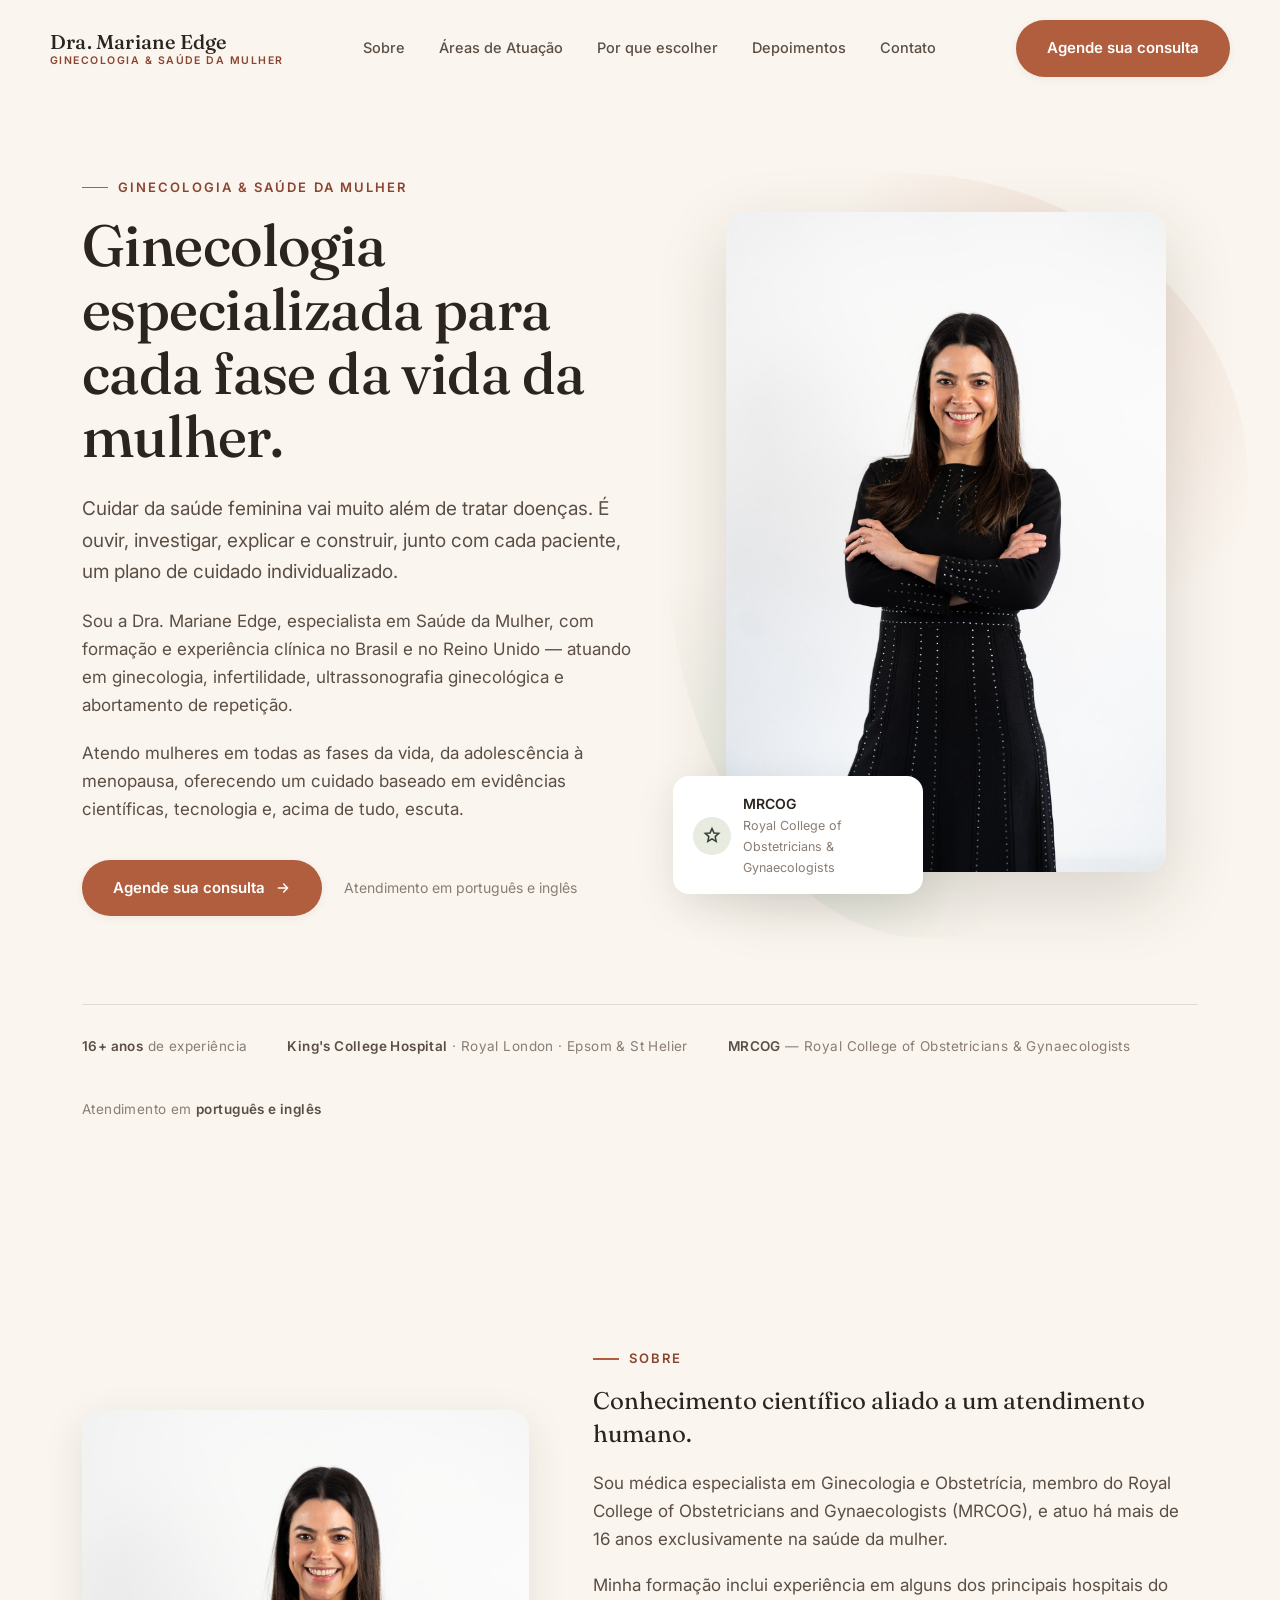
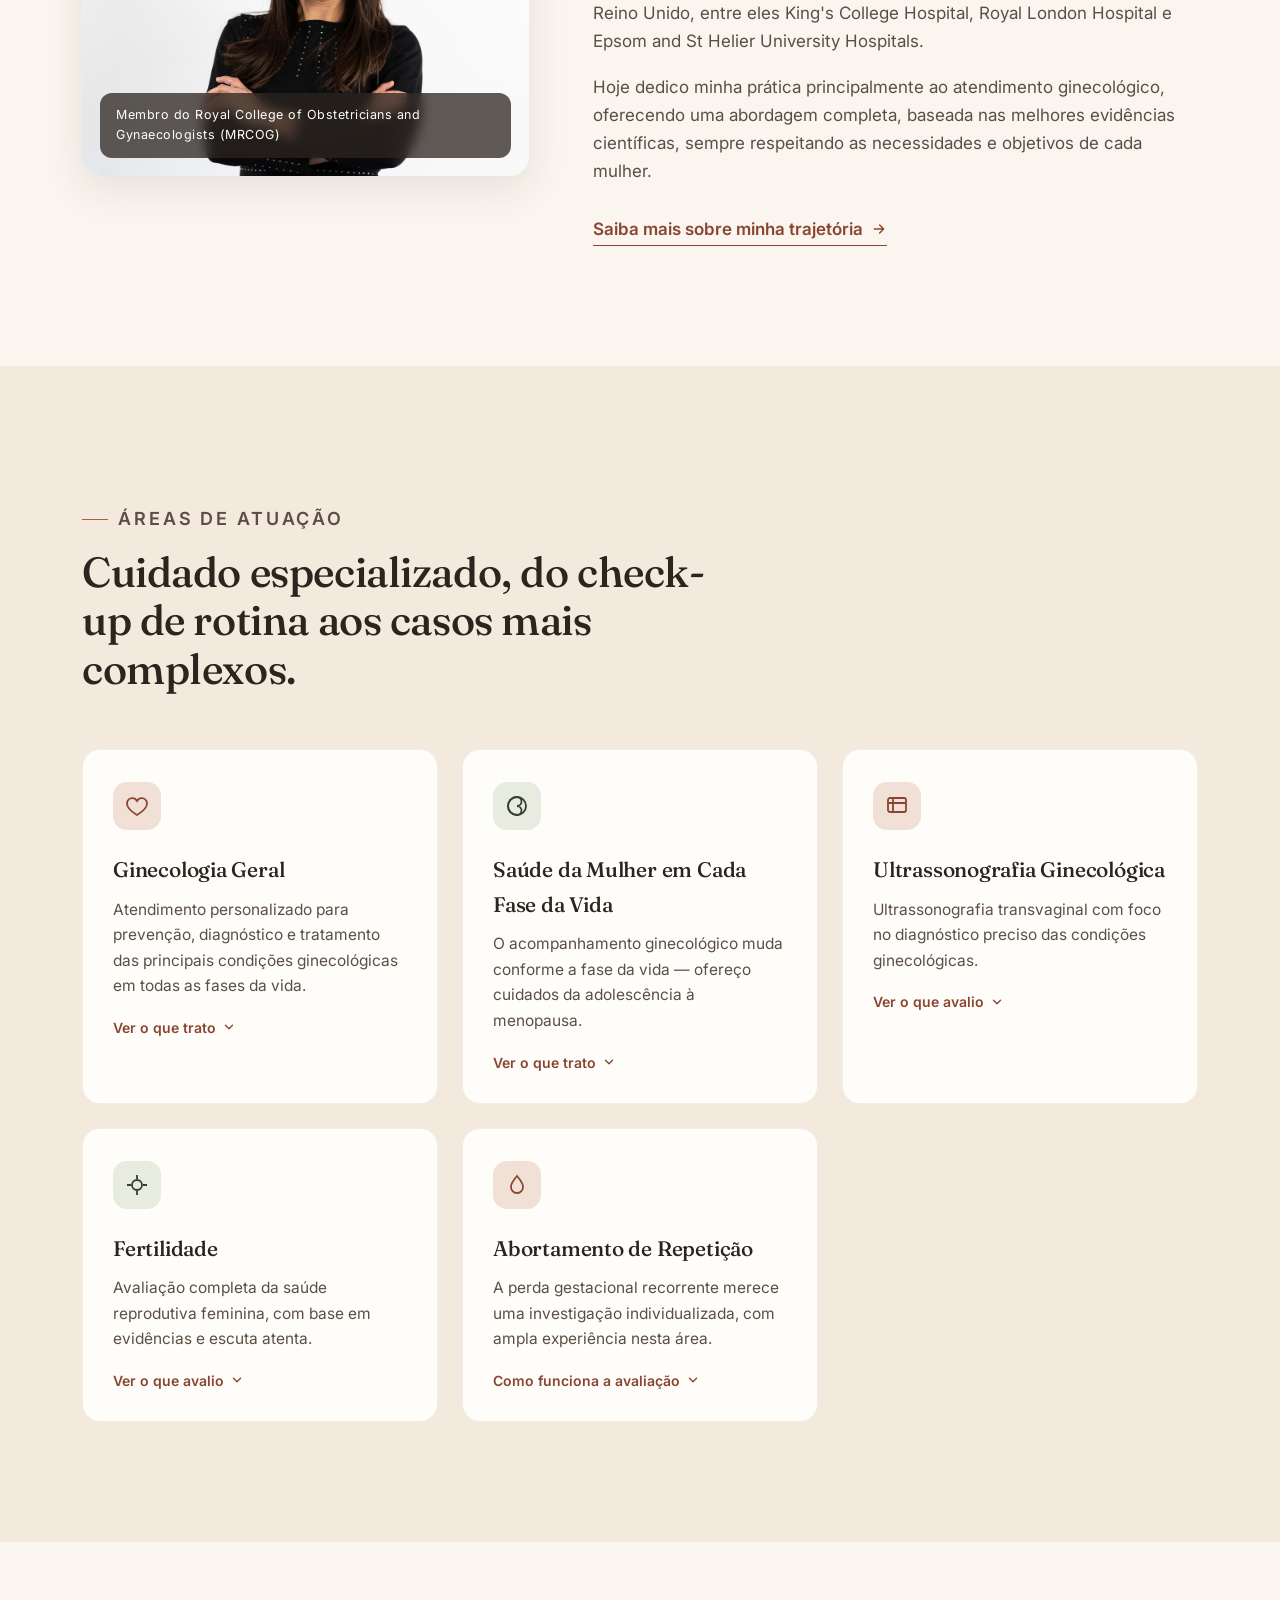
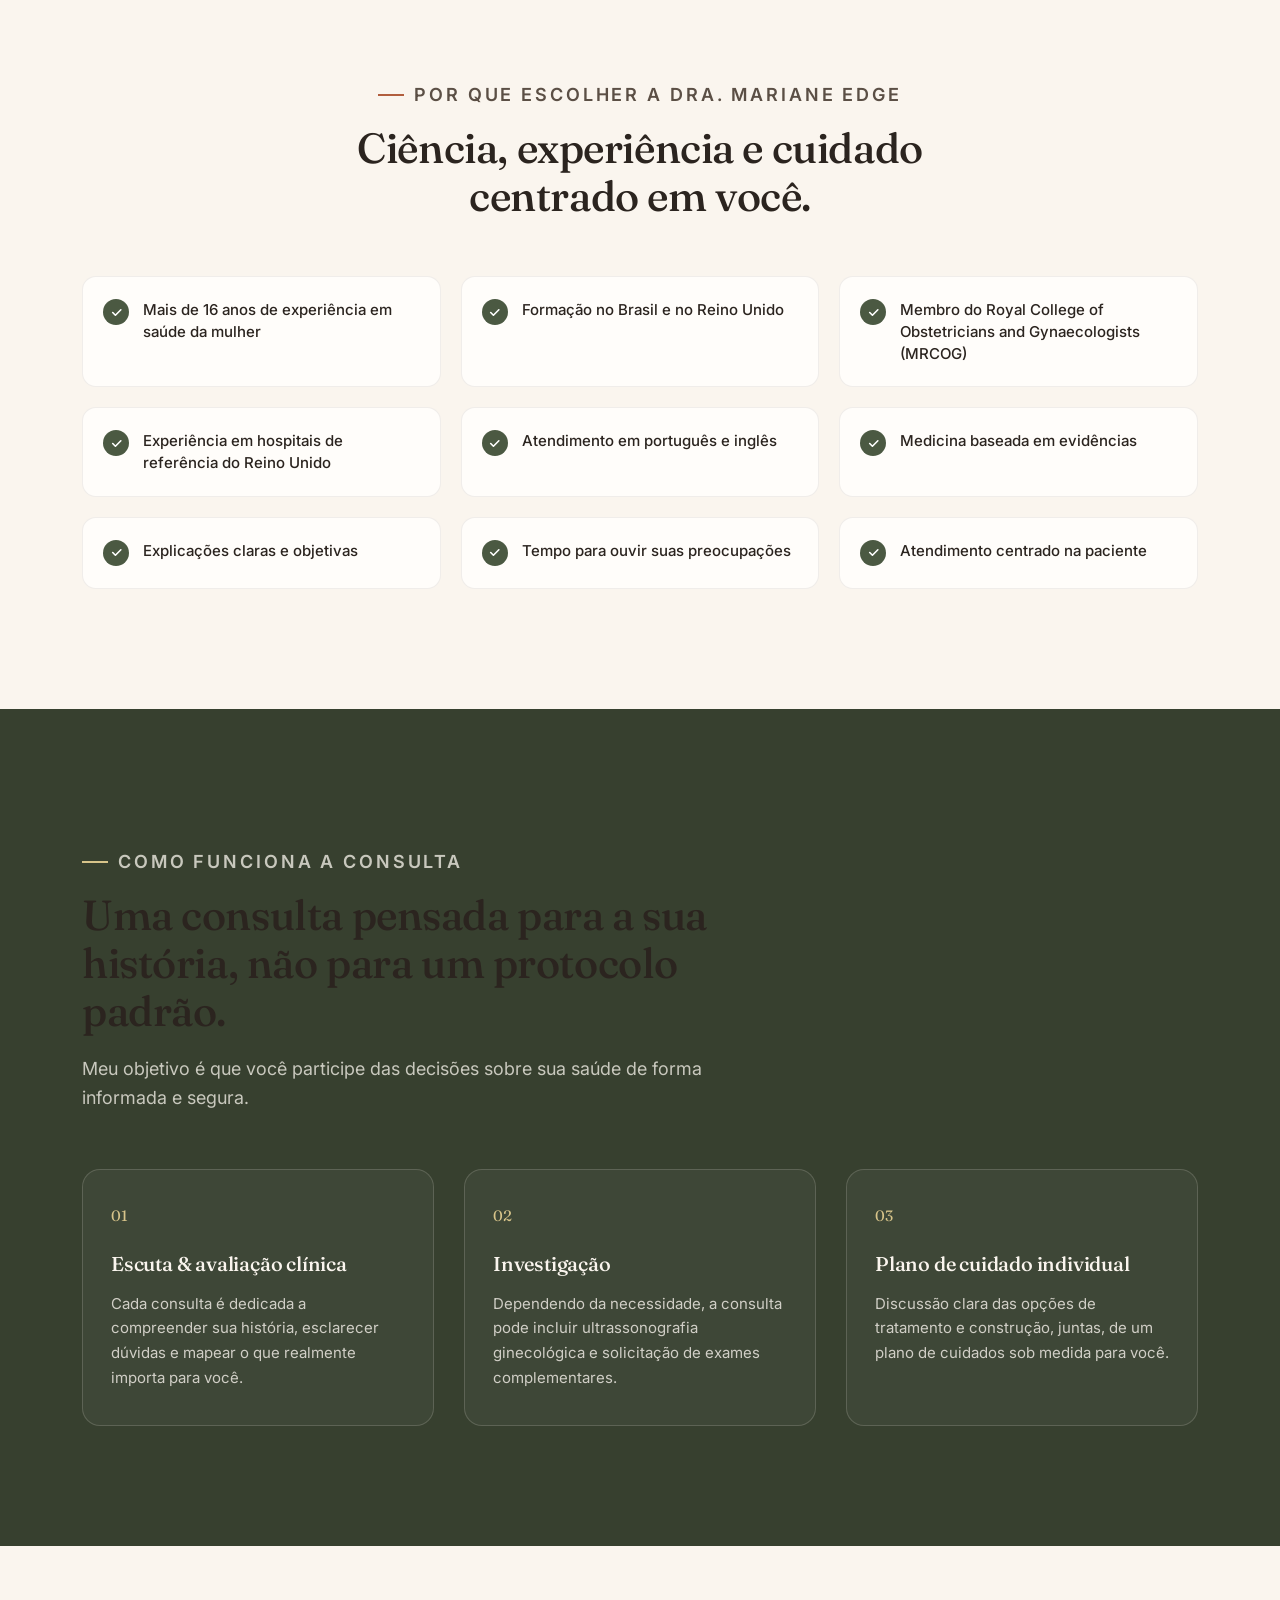
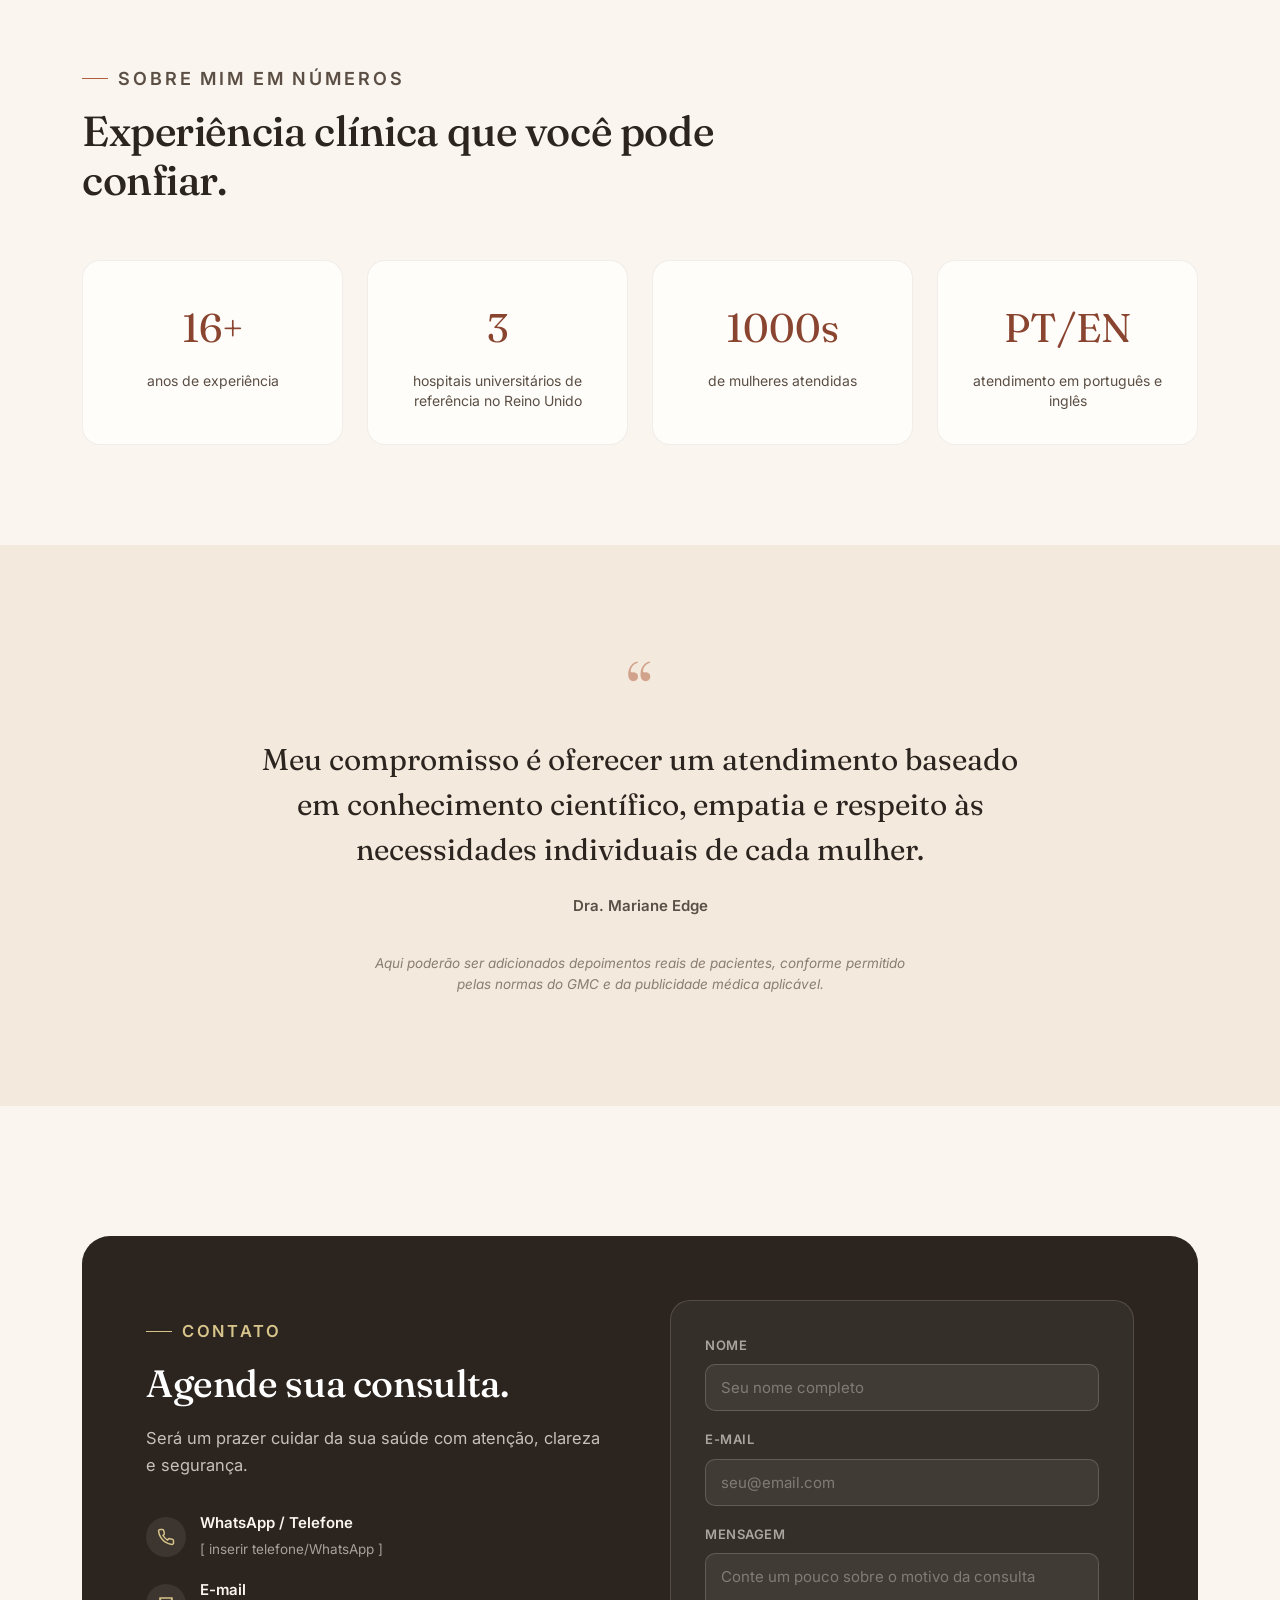
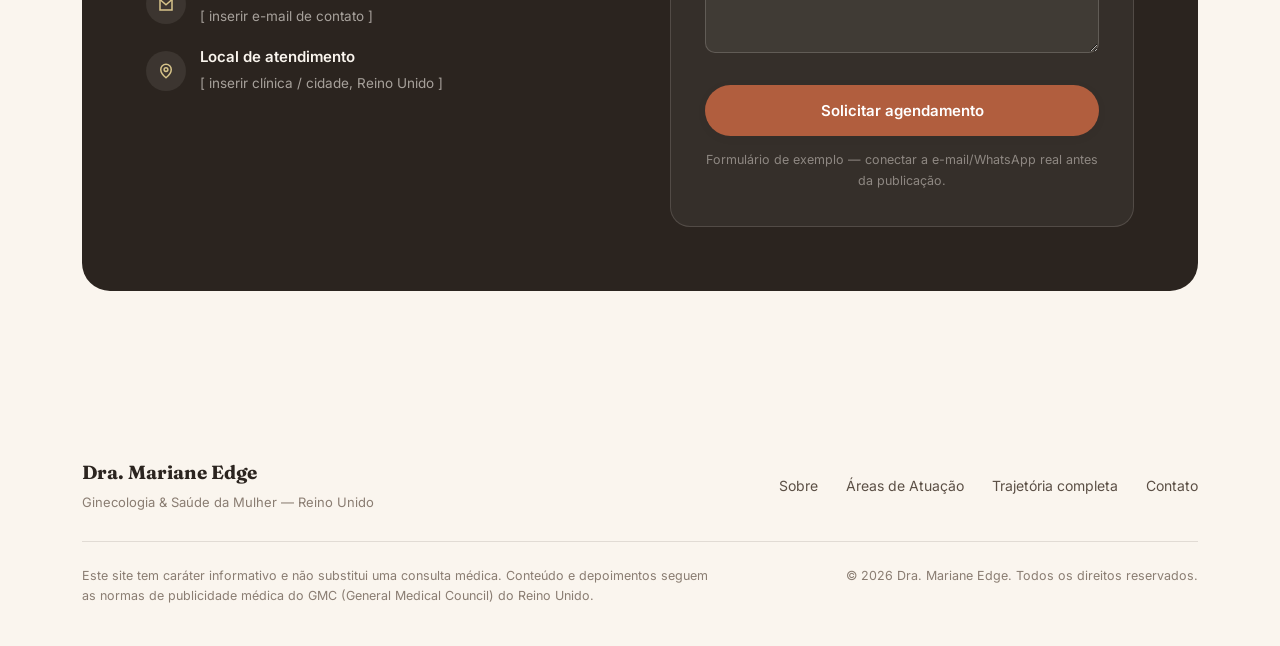
==== index.html @ 2bee747b "Add site: home + about pages, design system, hero portrait Warm ivory/terracotta/sage palette, Fraun" ====
<!DOCTYPE html>
<html lang="pt-BR">
<head>
<meta charset="UTF-8" />
<meta name="viewport" content="width=device-width, initial-scale=1.0" />
<title>Dra. Mariane Edge — Especialista em Saúde da Mulher</title>
<meta name="description" content="Dra. Mariane Edge, especialista em Ginecologia e Obstetrícia (MRCOG), com formação e experiência clínica no Brasil e no Reino Unido. Ginecologia geral, fertilidade, ultrassonografia ginecológica e abortamento de repetição." />
<link rel="preconnect" href="https://fonts.googleapis.com" />
<link rel="preconnect" href="https://fonts.gstatic.com" crossorigin />
<link href="https://fonts.googleapis.com/css2?family=Fraunces:ital,opsz,wght@0,9..144,400;0,9..144,500;0,9..144,600;1,9..144,400;1,9..144,500&family=Inter:wght@400;500;600;700&display=swap" rel="stylesheet" />
<link rel="stylesheet" href="css/style.css" />
</head>
<body>

<nav id="nav">
  <div class="nav-inner">
    <a href="index.html" class="brand">Dra. Mariane Edge<small>Ginecologia &amp; Saúde da Mulher</small></a>
    <div class="nav-links">
      <a href="#sobre">Sobre</a>
      <a href="#areas">Áreas de Atuação</a>
      <a href="#porque">Por que escolher</a>
      <a href="#depoimentos">Depoimentos</a>
      <a href="#contato">Contato</a>
    </div>
    <a href="#contato" class="btn btn-primary nav-cta">Agende sua consulta</a>
    <button class="nav-toggle" aria-label="Abrir menu" id="navToggle">
      <span></span><span></span><span></span>
    </button>
  </div>
</nav>

<div class="nav-sheet" id="navSheet">
  <a href="#sobre">Sobre</a>
  <a href="#areas">Áreas de Atuação</a>
  <a href="#porque">Por que escolher</a>
  <a href="#depoimentos">Depoimentos</a>
  <a href="#contato">Contato</a>
  <a href="#contato" class="btn btn-primary">Agende sua consulta</a>
</div>

<!-- ============ HERO ============ -->
<header id="hero">
  <div class="container hero-grid">
    <div class="hero-copy reveal">
      <p class="eyebrow">Ginecologia &amp; Saúde da Mulher</p>
      <h1>Ginecologia especializada para cada fase da vida da mulher.</h1>
      <p class="hero-lede">Cuidar da saúde feminina vai muito além de tratar doenças. É ouvir, investigar, explicar e construir, junto com cada paciente, um plano de cuidado individualizado.</p>
      <p class="hero-bio">Sou a Dra. Mariane Edge, especialista em Saúde da Mulher, com formação e experiência clínica no Brasil e no Reino Unido — atuando em ginecologia, infertilidade, ultrassonografia ginecológica e abortamento de repetição.</p>
      <p class="hero-bio">Atendo mulheres em todas as fases da vida, da adolescência à menopausa, oferecendo um cuidado baseado em evidências científicas, tecnologia e, acima de tudo, escuta.</p>
      <div class="hero-actions">
        <a href="#contato" class="btn btn-primary">
          Agende sua consulta
          <svg viewBox="0 0 24 24" fill="none" stroke="currentColor" stroke-width="2.2" stroke-linecap="round" stroke-linejoin="round"><path d="M5 12h14M13 6l6 6-6 6"/></svg>
        </a>
        <span class="note">Atendimento em português e inglês</span>
      </div>
    </div>

    <div class="hero-visual reveal reveal-delay-1">
      <div class="hero-blob" aria-hidden="true"></div>
      <div class="hero-photo-frame">
        <img src="assets/mariane-portrait.jpg" alt="Dra. Mariane Edge, especialista em Ginecologia e Obstetrícia" />
      </div>
      <div class="hero-badge">
        <span class="badge-icon">
          <svg viewBox="0 0 24 24" fill="none" stroke="currentColor" stroke-width="2"><path d="M12 2l2.6 5.9 6.4.6-4.8 4.3 1.4 6.3-5.6-3.4-5.6 3.4 1.4-6.3-4.8-4.3 6.4-.6z"/></svg>
        </span>
        <div>
          <strong>MRCOG</strong>
          <span>Royal College of Obstetricians &amp; Gynaecologists</span>
        </div>
      </div>
    </div>
  </div>

  <div class="container">
    <div class="trust-strip reveal">
      <span><strong>16+ anos</strong> de experiência</span>
      <span><strong>King's College Hospital</strong> · Royal London · Epsom &amp; St Helier</span>
      <span><strong>MRCOG</strong> — Royal College of Obstetricians &amp; Gynaecologists</span>
      <span>Atendimento em <strong>português e inglês</strong></span>
    </div>
  </div>
</header>

<!-- ============ SOBRE (teaser) ============ -->
<section id="sobre">
  <div class="container sobre-grid">
    <div class="sobre-photo reveal">
      <img src="assets/mariane-bust.jpg" alt="Dra. Mariane Edge" />
      <div class="sobre-credential">Membro do Royal College of Obstetricians and Gynaecologists (MRCOG)</div>
    </div>
    <div class="sobre-text reveal reveal-delay-1">
      <p class="eyebrow">Sobre</p>
      <p class="lead" style="margin-top:14px;">Conhecimento científico aliado a um atendimento humano.</p>
      <p>Sou médica especialista em Ginecologia e Obstetrícia, membro do Royal College of Obstetricians and Gynaecologists (MRCOG), e atuo há mais de 16 anos exclusivamente na saúde da mulher.</p>
      <p>Minha formação inclui experiência em alguns dos principais hospitais do Reino Unido, entre eles King's College Hospital, Royal London Hospital e Epsom and St Helier University Hospitals.</p>
      <p>Hoje dedico minha prática principalmente ao atendimento ginecológico, oferecendo uma abordagem completa, baseada nas melhores evidências científicas, sempre respeitando as necessidades e objetivos de cada mulher.</p>
      <a href="about.html" class="sobre-link">
        Saiba mais sobre minha trajetória
        <svg viewBox="0 0 24 24" fill="none" stroke="currentColor" stroke-width="2.2" stroke-linecap="round" stroke-linejoin="round" width="16" height="16"><path d="M5 12h14M13 6l6 6-6 6"/></svg>
      </a>
    </div>
  </div>
</section>

<!-- ============ ÁREAS DE ATUAÇÃO ============ -->
<section id="areas">
  <div class="container">
    <div class="section-head reveal">
      <p class="eyebrow">Áreas de Atuação</p>
      <h2>Cuidado especializado, do check-up de rotina aos casos mais complexos.</h2>
    </div>

    <div class="areas-grid">

      <article class="area-card reveal">
        <span class="area-icon">
          <svg viewBox="0 0 24 24" fill="none" stroke="currentColor" stroke-width="1.8"><path d="M12 21s-7.5-4.6-9.5-9C1 8 3 4.5 6.7 4.2 9 4 11 5.3 12 7c1-1.7 3-3 5.3-2.8C21 4.5 23 8 21.5 12c-2 4.4-9.5 9-9.5 9z"/></svg>
        </span>
        <h3>Ginecologia Geral</h3>
        <p>Atendimento personalizado para prevenção, diagnóstico e tratamento das principais condições ginecológicas em todas as fases da vida.</p>
        <button class="area-toggle" aria-expanded="false">
          Ver o que trato
          <svg viewBox="0 0 24 24" fill="none" stroke="currentColor" stroke-width="2.4" stroke-linecap="round" stroke-linejoin="round"><path d="M6 9l6 6 6-6"/></svg>
        </button>
        <div class="area-list">
          <ul class="area-list-inner">
            <li>Check-up ginecológico</li>
            <li>Alterações menstruais — intensa, irregular ou ausente</li>
            <li>Dor pélvica e cólicas intensas</li>
            <li>Endometriose e adenomiose</li>
            <li>Síndrome dos Ovários Policísticos (SOP)</li>
            <li>Cistos ovarianos, miomas e pólipos endometriais</li>
            <li>Sangramento uterino anormal</li>
            <li>Corrimento e infecções ginecológicas</li>
            <li>HPV e alterações do colo do útero</li>
            <li>Dor durante a relação sexual, vulvodínia e vaginismo</li>
            <li>Alterações hormonais e TPM</li>
            <li>Planejamento reprodutivo e contracepção</li>
            <li>Inserção e remoção de DIU</li>
            <li>Saúde íntima</li>
          </ul>
        </div>
      </article>

      <article class="area-card reveal reveal-delay-1">
        <span class="area-icon">
          <svg viewBox="0 0 24 24" fill="none" stroke="currentColor" stroke-width="1.8"><circle cx="12" cy="12" r="9"/><path d="M12 3a9 9 0 000 18 4.5 4.5 0 000-9 4.5 4.5 0 000-9z"/></svg>
        </span>
        <h3>Saúde da Mulher em Cada Fase da Vida</h3>
        <p>O acompanhamento ginecológico muda conforme a fase da vida — ofereço cuidados da adolescência à menopausa.</p>
        <button class="area-toggle" aria-expanded="false">
          Ver o que trato
          <svg viewBox="0 0 24 24" fill="none" stroke="currentColor" stroke-width="2.4" stroke-linecap="round" stroke-linejoin="round"><path d="M6 9l6 6 6-6"/></svg>
        </button>
        <div class="area-list">
          <ul class="area-list-inner">
            <li>Primeira consulta ginecológica e menarca</li>
            <li>Saúde sexual e planejamento familiar</li>
            <li>Fertilidade</li>
            <li>Perimenopausa e menopausa</li>
            <li>Terapia hormonal da menopausa</li>
            <li>Atrofia vaginal e saúde óssea</li>
            <li>Alterações urinárias relacionadas à menopausa</li>
          </ul>
        </div>
      </article>

      <article class="area-card reveal reveal-delay-2">
        <span class="area-icon">
          <svg viewBox="0 0 24 24" fill="none" stroke="currentColor" stroke-width="1.8"><rect x="3" y="4" width="18" height="14" rx="2"/><path d="M3 9h18M8 4v14"/></svg>
        </span>
        <h3>Ultrassonografia Ginecológica</h3>
        <p>Ultrassonografia transvaginal com foco no diagnóstico preciso das condições ginecológicas.</p>
        <button class="area-toggle" aria-expanded="false">
          Ver o que avalio
          <svg viewBox="0 0 24 24" fill="none" stroke="currentColor" stroke-width="2.4" stroke-linecap="round" stroke-linejoin="round"><path d="M6 9l6 6 6-6"/></svg>
        </button>
        <div class="area-list">
          <ul class="area-list-inner">
            <li>Útero, endométrio e ovários</li>
            <li>Cistos, miomas e pólipos</li>
            <li>Adenomiose e endometriose</li>
            <li>Dor pélvica e sangramento anormal</li>
            <li>Foliculometria</li>
            <li>Monitorização da ovulação</li>
          </ul>
        </div>
      </article>

      <article class="area-card reveal reveal-delay-1">
        <span class="area-icon">
          <svg viewBox="0 0 24 24" fill="none" stroke="currentColor" stroke-width="1.8"><path d="M12 2v4M12 18v4M2 12h4M18 12h4"/><circle cx="12" cy="12" r="5"/></svg>
        </span>
        <h3>Fertilidade</h3>
        <p>Avaliação completa da saúde reprodutiva feminina, com base em evidências e escuta atenta.</p>
        <button class="area-toggle" aria-expanded="false">
          Ver o que avalio
          <svg viewBox="0 0 24 24" fill="none" stroke="currentColor" stroke-width="2.4" stroke-linecap="round" stroke-linejoin="round"><path d="M6 9l6 6 6-6"/></svg>
        </button>
        <div class="area-list">
          <ul class="area-list-inner">
            <li>Investigação inicial da infertilidade</li>
            <li>Avaliação da reserva ovariana</li>
            <li>Distúrbios da ovulação e SOP</li>
            <li>Interpretação de exames</li>
            <li>Planejamento da gravidez</li>
            <li>Segunda opinião</li>
          </ul>
        </div>
      </article>

      <article class="area-card reveal reveal-delay-2">
        <span class="area-icon">
          <svg viewBox="0 0 24 24" fill="none" stroke="currentColor" stroke-width="1.8"><path d="M12 3c-3 3.5-6 7.2-6 10.5A6 6 0 0012 20a6 6 0 006-6.5C18 10.2 15 6.5 12 3z"/></svg>
        </span>
        <h3>Abortamento de Repetição</h3>
        <p>A perda gestacional recorrente merece uma investigação individualizada, com ampla experiência nesta área.</p>
        <button class="area-toggle" aria-expanded="false">
          Como funciona a avaliação
          <svg viewBox="0 0 24 24" fill="none" stroke="currentColor" stroke-width="2.4" stroke-linecap="round" stroke-linejoin="round"><path d="M6 9l6 6 6-6"/></svg>
        </button>
        <div class="area-list">
          <ul class="area-list-inner">
            <li>Avaliação detalhada das possíveis causas</li>
            <li>Interpretação de exames</li>
            <li>Elaboração de plano personalizado para futuras gestações</li>
          </ul>
        </div>
      </article>

    </div>
  </div>
</section>

<!-- ============ POR QUE ESCOLHER ============ -->
<section id="porque">
  <div class="container">
    <div class="section-head center reveal" style="margin-left:auto;margin-right:auto;">
      <p class="eyebrow" style="justify-content:center;width:100%;">Por que escolher a Dra. Mariane Edge</p>
      <h2>Ciência, experiência e cuidado centrado em você.</h2>
    </div>
    <div class="porque-grid">
      <div class="check-card reveal"><span class="tick"><svg viewBox="0 0 24 24" fill="none" stroke="currentColor" stroke-width="3" stroke-linecap="round" stroke-linejoin="round"><path d="M5 12l5 5L20 7"/></svg></span><p>Mais de 16 anos de experiência em saúde da mulher</p></div>
      <div class="check-card reveal reveal-delay-1"><span class="tick"><svg viewBox="0 0 24 24" fill="none" stroke="currentColor" stroke-width="3" stroke-linecap="round" stroke-linejoin="round"><path d="M5 12l5 5L20 7"/></svg></span><p>Formação no Brasil e no Reino Unido</p></div>
      <div class="check-card reveal reveal-delay-2"><span class="tick"><svg viewBox="0 0 24 24" fill="none" stroke="currentColor" stroke-width="3" stroke-linecap="round" stroke-linejoin="round"><path d="M5 12l5 5L20 7"/></svg></span><p>Membro do Royal College of Obstetricians and Gynaecologists (MRCOG)</p></div>
      <div class="check-card reveal"><span class="tick"><svg viewBox="0 0 24 24" fill="none" stroke="currentColor" stroke-width="3" stroke-linecap="round" stroke-linejoin="round"><path d="M5 12l5 5L20 7"/></svg></span><p>Experiência em hospitais de referência do Reino Unido</p></div>
      <div class="check-card reveal reveal-delay-1"><span class="tick"><svg viewBox="0 0 24 24" fill="none" stroke="currentColor" stroke-width="3" stroke-linecap="round" stroke-linejoin="round"><path d="M5 12l5 5L20 7"/></svg></span><p>Atendimento em português e inglês</p></div>
      <div class="check-card reveal reveal-delay-2"><span class="tick"><svg viewBox="0 0 24 24" fill="none" stroke="currentColor" stroke-width="3" stroke-linecap="round" stroke-linejoin="round"><path d="M5 12l5 5L20 7"/></svg></span><p>Medicina baseada em evidências</p></div>
      <div class="check-card reveal"><span class="tick"><svg viewBox="0 0 24 24" fill="none" stroke="currentColor" stroke-width="3" stroke-linecap="round" stroke-linejoin="round"><path d="M5 12l5 5L20 7"/></svg></span><p>Explicações claras e objetivas</p></div>
      <div class="check-card reveal reveal-delay-1"><span class="tick"><svg viewBox="0 0 24 24" fill="none" stroke="currentColor" stroke-width="3" stroke-linecap="round" stroke-linejoin="round"><path d="M5 12l5 5L20 7"/></svg></span><p>Tempo para ouvir suas preocupações</p></div>
      <div class="check-card reveal reveal-delay-2"><span class="tick"><svg viewBox="0 0 24 24" fill="none" stroke="currentColor" stroke-width="3" stroke-linecap="round" stroke-linejoin="round"><path d="M5 12l5 5L20 7"/></svg></span><p>Atendimento centrado na paciente</p></div>
    </div>
  </div>
</section>

<!-- ============ COMO FUNCIONA A CONSULTA ============ -->
<section id="como">
  <div class="container">
    <div class="section-head reveal">
      <p class="eyebrow">Como funciona a consulta</p>
      <h2>Uma consulta pensada para a sua história, não para um protocolo padrão.</h2>
      <p>Meu objetivo é que você participe das decisões sobre sua saúde de forma informada e segura.</p>
    </div>
    <div class="como-steps">
      <div class="step-card reveal">
        <div class="step-num">01</div>
        <h3>Escuta &amp; avaliação clínica</h3>
        <p>Cada consulta é dedicada a compreender sua história, esclarecer dúvidas e mapear o que realmente importa para você.</p>
      </div>
      <div class="step-card reveal reveal-delay-1">
        <div class="step-num">02</div>
        <h3>Investigação</h3>
        <p>Dependendo da necessidade, a consulta pode incluir ultrassonografia ginecológica e solicitação de exames complementares.</p>
      </div>
      <div class="step-card reveal reveal-delay-2">
        <div class="step-num">03</div>
        <h3>Plano de cuidado individual</h3>
        <p>Discussão clara das opções de tratamento e construção, juntas, de um plano de cuidados sob medida para você.</p>
      </div>
    </div>
  </div>
</section>

<!-- ============ NÚMEROS ============ -->
<section id="numeros">
  <div class="container">
    <div class="section-head reveal">
      <p class="eyebrow">Sobre mim em números</p>
      <h2>Experiência clínica que você pode confiar.</h2>
    </div>
    <div class="numeros-grid">
      <div class="stat-card reveal"><div class="stat-num">16+</div><div class="stat-label">anos de experiência</div></div>
      <div class="stat-card reveal reveal-delay-1"><div class="stat-num">3</div><div class="stat-label">hospitais universitários de referência no Reino Unido</div></div>
      <div class="stat-card reveal reveal-delay-2"><div class="stat-num">1000s</div><div class="stat-label">de mulheres atendidas</div></div>
      <div class="stat-card reveal reveal-delay-3"><div class="stat-num">PT/EN</div><div class="stat-label">atendimento em português e inglês</div></div>
    </div>
  </div>
</section>

<!-- ============ DEPOIMENTOS ============ -->
<section id="depoimentos">
  <div class="container">
    <div class="quote-card reveal">
      <div class="quote-mark">&ldquo;</div>
      <blockquote>Meu compromisso é oferecer um atendimento baseado em conhecimento científico, empatia e respeito às necessidades individuais de cada mulher.</blockquote>
      <p class="quote-cite">Dra. Mariane Edge</p>
      <p class="quote-footnote">Aqui poderão ser adicionados depoimentos reais de pacientes, conforme permitido pelas normas do GMC e da publicidade médica aplicável.</p>
    </div>
  </div>
</section>

<!-- ============ CONTATO ============ -->
<section id="contato">
  <div class="container">
    <div class="contato-grid">
      <div class="contato-intro reveal">
        <p class="eyebrow">Contato</p>
        <h2>Agende sua consulta.</h2>
        <p>Será um prazer cuidar da sua saúde com atenção, clareza e segurança.</p>
        <div class="contato-list">
          <div class="contato-item">
            <span class="ci-icon"><svg viewBox="0 0 24 24" fill="none" stroke="currentColor" stroke-width="2"><path d="M22 16.9v3a2 2 0 01-2.2 2 19.8 19.8 0 01-8.6-3.1 19.5 19.5 0 01-6-6 19.8 19.8 0 01-3.1-8.7A2 2 0 014.1 2h3a2 2 0 012 1.7c.1 1 .3 2 .6 3a2 2 0 01-.5 2.1L8 10a16 16 0 006 6l1.2-1.2a2 2 0 012.1-.5c1 .3 2 .5 3 .6a2 2 0 011.7 2z"/></svg></span>
            <div><strong>WhatsApp / Telefone</strong><span>[ inserir telefone/WhatsApp ]</span></div>
          </div>
          <div class="contato-item">
            <span class="ci-icon"><svg viewBox="0 0 24 24" fill="none" stroke="currentColor" stroke-width="2"><path d="M4 4h16v16H4z"/><path d="M4 6l8 7 8-7"/></svg></span>
            <div><strong>E-mail</strong><span>[ inserir e-mail de contato ]</span></div>
          </div>
          <div class="contato-item">
            <span class="ci-icon"><svg viewBox="0 0 24 24" fill="none" stroke="currentColor" stroke-width="2"><path d="M12 21s-7-5.5-7-11a7 7 0 0114 0c0 5.5-7 11-7 11z"/><circle cx="12" cy="10" r="2.5"/></svg></span>
            <div><strong>Local de atendimento</strong><span>[ inserir clínica / cidade, Reino Unido ]</span></div>
          </div>
        </div>
      </div>

      <form class="contato-form reveal reveal-delay-1" onsubmit="event.preventDefault(); window.location.href='mailto:?subject=' + encodeURIComponent('Agendamento de consulta — ' + this.nome.value) + '&body=' + encodeURIComponent(this.mensagem.value + '\n\nContato: ' + this.email.value);">
        <div class="field">
          <label for="nome">Nome</label>
          <input id="nome" name="nome" type="text" placeholder="Seu nome completo" required />
        </div>
        <div class="field">
          <label for="email">E-mail</label>
          <input id="email" name="email" type="email" placeholder="seu@email.com" required />
        </div>
        <div class="field">
          <label for="mensagem">Mensagem</label>
          <textarea id="mensagem" name="mensagem" placeholder="Conte um pouco sobre o motivo da consulta"></textarea>
        </div>
        <button type="submit" class="btn btn-primary">Solicitar agendamento</button>
        <p class="form-note">Formulário de exemplo — conectar a e-mail/WhatsApp real antes da publicação.</p>
      </form>
    </div>
  </div>
</section>

<footer>
  <div class="container">
    <div class="footer-inner">
      <div class="footer-brand">
        <strong>Dra. Mariane Edge</strong>
        <span>Ginecologia &amp; Saúde da Mulher — Reino Unido</span>
      </div>
      <div class="footer-links">
        <a href="index.html#sobre">Sobre</a>
        <a href="index.html#areas">Áreas de Atuação</a>
        <a href="about.html">Trajetória completa</a>
        <a href="index.html#contato">Contato</a>
      </div>
    </div>
    <div class="footer-bottom">
      <p>Este site tem caráter informativo e não substitui uma consulta médica. Conteúdo e depoimentos seguem as normas de publicidade médica do GMC (General Medical Council) do Reino Unido.</p>
      <p>&copy; <span id="year"></span> Dra. Mariane Edge. Todos os direitos reservados.</p>
    </div>
  </div>
</footer>

<script src="js/main.js"></script>
</body>
</html>
---- css/style.css ----
/* ============================================================
   Dra. Mariane Edge — design system
   Fraunces (display) + Inter (body) · warm ivory / terracotta / sage
   ============================================================ */

:root {
  --ink: #2b241f;
  --ink-soft: #5b4f45;
  --ink-faint: #8a7d72;

  --cream: #faf5ee;
  --cream-deep: #f3e9dc;
  --card: #fffdfa;
  --white: #ffffff;

  --terracotta: #b15e3e;
  --terracotta-deep: #8a4530;
  --terracotta-tint: #f1e0d5;

  --sage: #4b5942;
  --sage-deep: #37402f;
  --sage-tint: #e7ebe0;

  --gold: #b9924f;

  --line: rgba(43, 36, 31, 0.12);
  --line-soft: rgba(43, 36, 31, 0.07);

  --shadow-sm: 0 2px 10px rgba(43, 36, 31, 0.06);
  --shadow-md: 0 12px 40px rgba(43, 36, 31, 0.10);
  --shadow-lg: 0 24px 70px rgba(43, 36, 31, 0.16);

  --serif: "Fraunces", "Georgia", serif;
  --sans: "Inter", -apple-system, BlinkMacSystemFont, "Segoe UI", sans-serif;

  --container: 1180px;
}

* { box-sizing: border-box; }
html { scroll-behavior: smooth; }

body {
  margin: 0;
  background: var(--cream);
  color: var(--ink);
  font-family: var(--sans);
  font-size: 17px;
  line-height: 1.65;
  -webkit-font-smoothing: antialiased;
  text-rendering: optimizeLegibility;
}

img { max-width: 100%; display: block; }

a { color: inherit; text-decoration: none; }

h1, h2, h3, h4 {
  font-family: var(--serif);
  font-weight: 500;
  color: var(--ink);
  margin: 0;
  letter-spacing: -0.01em;
}

p { margin: 0; }

.container {
  max-width: var(--container);
  margin: 0 auto;
  padding: 0 32px;
}

section { position: relative; }

/* ---------- reveal-on-scroll ---------- */
.reveal {
  opacity: 0;
  transform: translateY(22px);
  transition: opacity 0.8s cubic-bezier(.2,.7,.2,1), transform 0.8s cubic-bezier(.2,.7,.2,1);
}
.reveal.is-visible { opacity: 1; transform: none; }
.reveal-delay-1 { transition-delay: .1s; }
.reveal-delay-2 { transition-delay: .2s; }
.reveal-delay-3 { transition-delay: .3s; }

/* ---------- shared bits ---------- */
.eyebrow {
  display: inline-flex;
  align-items: center;
  gap: 10px;
  font-family: var(--sans);
  font-size: 13px;
  font-weight: 600;
  letter-spacing: 0.16em;
  text-transform: uppercase;
  color: var(--terracotta-deep);
}
.eyebrow::before {
  content: "";
  width: 26px;
  height: 1.5px;
  background: var(--terracotta);
  display: inline-block;
}

.section-head {
  max-width: 640px;
  margin-bottom: 56px;
}
.section-head.center { margin-left: auto; margin-right: auto; text-align: center; }
.section-head h2 {
  font-size: clamp(30px, 4vw, 42px);
  line-height: 1.15;
  margin-top: 14px;
}
.section-head p {
  margin-top: 18px;
  font-size: 18px;
  color: var(--ink-soft);
}

.btn {
  display: inline-flex;
  align-items: center;
  gap: 10px;
  font-family: var(--sans);
  font-weight: 600;
  font-size: 15px;
  padding: 15px 30px;
  border-radius: 999px;
  border: 1px solid transparent;
  cursor: pointer;
  transition: all 0.25s ease;
  white-space: nowrap;
}
.btn-primary {
  background: var(--terracotta);
  color: var(--white);
  box-shadow: var(--shadow-sm);
}
.btn-primary:hover { background: var(--terracotta-deep); transform: translateY(-2px); box-shadow: var(--shadow-md); }
.btn-ghost {
  background: transparent;
  border-color: var(--line);
  color: var(--ink);
}
.btn-ghost:hover { border-color: var(--terracotta); color: var(--terracotta-deep); }
.btn-on-dark { background: var(--white); color: var(--sage-deep); }
.btn-on-dark:hover { background: var(--cream-deep); }
.btn svg { width: 16px; height: 16px; }

/* ============ NAV ============ */
#nav {
  position: fixed;
  top: 0; left: 0; right: 0;
  z-index: 200;
  display: flex;
  align-items: center;
  justify-content: space-between;
  padding: 20px 32px;
  background: rgba(250, 245, 238, 0);
  transition: background 0.35s ease, box-shadow 0.35s ease, padding 0.35s ease;
}
#nav.scrolled {
  background: rgba(250, 245, 238, 0.92);
  backdrop-filter: blur(10px);
  box-shadow: 0 1px 0 var(--line);
  padding: 14px 32px;
}
.nav-inner {
  max-width: var(--container);
  margin: 0 auto;
  width: 100%;
  display: flex;
  align-items: center;
  justify-content: space-between;
}
.brand {
  font-family: var(--serif);
  font-size: 20px;
  font-weight: 500;
  letter-spacing: 0.01em;
  color: var(--ink);
  display: flex;
  flex-direction: column;
  line-height: 1.1;
}
.brand small {
  font-family: var(--sans);
  font-size: 10.5px;
  font-weight: 600;
  letter-spacing: 0.14em;
  text-transform: uppercase;
  color: var(--terracotta-deep);
  margin-top: 2px;
}
.nav-links {
  display: flex;
  align-items: center;
  gap: 34px;
}
.nav-links a {
  font-size: 14.5px;
  font-weight: 500;
  color: var(--ink-soft);
  position: relative;
  padding: 4px 0;
}
.nav-links a:hover { color: var(--ink); }
.nav-cta { flex-shrink: 0; }
.nav-toggle {
  display: none;
  background: none;
  border: none;
  cursor: pointer;
  padding: 6px;
}
.nav-toggle span {
  display: block;
  width: 24px;
  height: 2px;
  background: var(--ink);
  margin: 5px 0;
  transition: 0.3s;
}

/* ============ HERO ============ */
#hero {
  padding: 168px 0 100px;
  overflow: hidden;
}
.hero-grid {
  display: grid;
  grid-template-columns: 1.05fr 0.95fr;
  gap: 56px;
  align-items: center;
}
.hero-copy h1 {
  font-size: clamp(36px, 5vw, 58px);
  line-height: 1.1;
  margin-top: 16px;
}
.hero-lede {
  margin-top: 24px;
  font-size: 19px;
  color: var(--ink-soft);
  max-width: 52ch;
}
.hero-bio {
  margin-top: 20px;
  font-size: 17px;
  color: var(--ink-soft);
  max-width: 54ch;
}
.hero-actions {
  margin-top: 36px;
  display: flex;
  align-items: center;
  gap: 22px;
  flex-wrap: wrap;
}
.hero-actions .note {
  font-size: 14px;
  color: var(--ink-faint);
}
.hero-visual {
  position: relative;
  display: flex;
  justify-content: center;
}
.hero-blob {
  position: absolute;
  inset: -6% -10% -10% -6%;
  background:
    radial-gradient(60% 55% at 70% 20%, var(--terracotta-tint) 0%, transparent 70%),
    radial-gradient(55% 50% at 20% 85%, var(--sage-tint) 0%, transparent 70%);
  border-radius: 40% 60% 55% 45% / 45% 40% 60% 55%;
  z-index: 0;
}
.hero-photo-frame {
  position: relative;
  z-index: 1;
  width: 100%;
  max-width: 440px;
  border-radius: 20px;
  overflow: hidden;
  box-shadow: var(--shadow-lg);
  background: var(--white);
}
.hero-photo-frame img { width: 100%; height: auto; }
.hero-badge {
  position: absolute;
  z-index: 2;
  bottom: -22px;
  left: -22px;
  background: var(--white);
  border-radius: 16px;
  padding: 16px 20px;
  box-shadow: var(--shadow-md);
  display: flex;
  align-items: center;
  gap: 12px;
  max-width: 250px;
}
.hero-badge .badge-icon {
  width: 38px;
  height: 38px;
  border-radius: 50%;
  background: var(--sage-tint);
  color: var(--sage-deep);
  display: flex;
  align-items: center;
  justify-content: center;
  flex-shrink: 0;
}
.hero-badge .badge-icon svg { width: 18px; height: 18px; }
.hero-badge strong { display: block; font-size: 14px; font-weight: 600; }
.hero-badge span { display: block; font-size: 12.5px; color: var(--ink-faint); margin-top: 1px; }

.trust-strip {
  margin-top: 88px;
  padding-top: 30px;
  border-top: 1px solid var(--line);
  display: flex;
  align-items: center;
  gap: 40px;
  flex-wrap: wrap;
  color: var(--ink-faint);
  font-size: 13.5px;
  letter-spacing: 0.03em;
}
.trust-strip strong { color: var(--ink-soft); font-weight: 600; }

/* ============ SOBRE (home teaser) ============ */
#sobre { padding: 120px 0; }
.sobre-grid {
  display: grid;
  grid-template-columns: 0.85fr 1.15fr;
  gap: 64px;
  align-items: center;
}
.sobre-photo {
  position: relative;
  border-radius: 20px;
  overflow: hidden;
  box-shadow: var(--shadow-md);
}
.sobre-photo img { width: 100%; }
.sobre-credential {
  position: absolute;
  bottom: 18px;
  left: 18px;
  right: 18px;
  background: rgba(43,36,31,0.75);
  backdrop-filter: blur(6px);
  color: var(--white);
  padding: 12px 16px;
  border-radius: 12px;
  font-size: 12.5px;
  letter-spacing: 0.04em;
}
.sobre-text p + p { margin-top: 18px; color: var(--ink-soft); font-size: 17px; }
.sobre-text .lead {
  font-family: var(--serif);
  font-size: 24px;
  color: var(--ink);
  line-height: 1.4;
}
.sobre-link {
  margin-top: 30px;
  display: inline-flex;
  align-items: center;
  gap: 8px;
  font-weight: 600;
  color: var(--terracotta-deep);
  border-bottom: 1px solid currentColor;
  padding-bottom: 2px;
}
.sobre-link:hover { gap: 12px; }

/* ============ AREAS DE ATUAÇÃO ============ */
#areas { padding: 120px 0; background: var(--cream-deep); }
.areas-grid {
  display: grid;
  grid-template-columns: repeat(3, 1fr);
  gap: 24px;
}
.area-card {
  background: var(--card);
  border: 1px solid var(--line-soft);
  border-radius: 18px;
  padding: 32px 30px;
  display: flex;
  flex-direction: column;
  transition: box-shadow .3s ease, transform .3s ease;
}
.area-card:hover { box-shadow: var(--shadow-md); transform: translateY(-3px); }
.area-card .area-icon {
  width: 48px;
  height: 48px;
  border-radius: 14px;
  background: var(--sage-tint);
  color: var(--sage-deep);
  display: flex;
  align-items: center;
  justify-content: center;
  margin-bottom: 22px;
}
.area-card:nth-child(odd) .area-icon { background: var(--terracotta-tint); color: var(--terracotta-deep); }
.area-card .area-icon svg { width: 24px; height: 24px; }
.area-card h3 { font-size: 21px; margin-bottom: 10px; }
.area-card p { color: var(--ink-soft); font-size: 15.5px; }
.area-toggle {
  margin-top: 20px;
  background: none;
  border: none;
  padding: 0;
  cursor: pointer;
  font-family: var(--sans);
  font-weight: 600;
  font-size: 14px;
  color: var(--terracotta-deep);
  display: flex;
  align-items: center;
  gap: 6px;
}
.area-toggle svg { width: 14px; height: 14px; transition: transform .25s ease; }
.area-card.open .area-toggle svg { transform: rotate(180deg); }
.area-list {
  list-style: none;
  margin: 0;
  padding: 0;
  max-height: 0;
  overflow: hidden;
  transition: max-height .4s ease;
}
.area-card.open .area-list { max-height: 900px; }
.area-list-inner { padding-top: 18px; margin-top: 4px; border-top: 1px solid var(--line-soft); }
.area-list li {
  position: relative;
  padding-left: 18px;
  font-size: 14.5px;
  color: var(--ink-soft);
  margin-bottom: 9px;
}
.area-list li::before {
  content: "";
  position: absolute;
  left: 0; top: 9px;
  width: 5px; height: 5px;
  border-radius: 50%;
  background: var(--terracotta);
}
.area-card:nth-child(even) .area-list li::before { background: var(--sage); }

/* ============ POR QUE ESCOLHER ============ */
#porque { padding: 120px 0; }
.porque-grid {
  display: grid;
  grid-template-columns: repeat(3, 1fr);
  gap: 20px;
}
.check-card {
  display: flex;
  align-items: flex-start;
  gap: 14px;
  padding: 22px 20px;
  background: var(--card);
  border: 1px solid var(--line-soft);
  border-radius: 14px;
}
.check-card .tick {
  flex-shrink: 0;
  width: 26px;
  height: 26px;
  border-radius: 50%;
  background: var(--sage);
  color: var(--white);
  display: flex;
  align-items: center;
  justify-content: center;
}
.check-card .tick svg { width: 13px; height: 13px; }
.check-card p { font-size: 15px; font-weight: 500; color: var(--ink); line-height: 1.45; }

/* ============ COMO FUNCIONA ============ */
#como { padding: 120px 0; background: var(--sage-deep); color: var(--cream); }
#como .section-head p { color: rgba(250,245,238,0.75); }
#como .eyebrow { color: #d7c48a; }
#como .eyebrow::before { background: #d7c48a; }
.como-steps {
  display: grid;
  grid-template-columns: repeat(3, 1fr);
  gap: 30px;
  margin-top: 10px;
}
.step-card {
  border: 1px solid rgba(250,245,238,0.16);
  border-radius: 18px;
  padding: 34px 28px;
  background: rgba(250,245,238,0.04);
}
.step-num {
  font-family: var(--serif);
  font-size: 15px;
  color: #d7c48a;
  margin-bottom: 18px;
}
.step-card h3 { color: var(--cream); font-size: 20px; margin-bottom: 12px; }
.step-card p { color: rgba(250,245,238,0.78); font-size: 15px; }

/* ============ NUMEROS ============ */
#numeros { padding: 100px 0; }
.numeros-grid {
  display: grid;
  grid-template-columns: repeat(4, 1fr);
  gap: 24px;
  text-align: center;
}
.stat-card {
  padding: 34px 18px;
  border-radius: 18px;
  background: var(--card);
  border: 1px solid var(--line-soft);
}
.stat-card .stat-num {
  font-family: var(--serif);
  font-size: 40px;
  color: var(--terracotta-deep);
}
.stat-card .stat-label {
  margin-top: 10px;
  font-size: 14px;
  color: var(--ink-soft);
  line-height: 1.4;
}

/* ============ DEPOIMENTOS ============ */
#depoimentos { padding: 110px 0; background: var(--cream-deep); }
.quote-card {
  max-width: 780px;
  margin: 0 auto;
  text-align: center;
}
.quote-mark {
  font-family: var(--serif);
  font-size: 76px;
  line-height: 1;
  color: var(--terracotta);
  opacity: 0.5;
}
.quote-card blockquote {
  font-family: var(--serif);
  font-size: clamp(22px, 3vw, 30px);
  line-height: 1.5;
  color: var(--ink);
  margin: 6px 0 22px;
}
.quote-cite { font-weight: 600; font-size: 15px; color: var(--ink-soft); }
.quote-footnote {
  margin-top: 34px;
  font-size: 13.5px;
  color: var(--ink-faint);
  max-width: 560px;
  margin-left: auto;
  margin-right: auto;
  line-height: 1.6;
  font-style: italic;
}

/* ============ CONTATO ============ */
#contato { padding: 130px 0 110px; }
.contato-grid {
  display: grid;
  grid-template-columns: 1fr 1fr;
  gap: 60px;
  background: var(--ink);
  border-radius: 28px;
  padding: 64px;
  color: var(--cream);
}
.contato-intro .eyebrow { color: #d7c48a; }
.contato-intro .eyebrow::before { background: #d7c48a; }
.contato-intro h2 {
  color: var(--white);
  font-size: clamp(28px, 3.6vw, 38px);
  margin-top: 16px;
  line-height: 1.2;
}
.contato-intro p { margin-top: 18px; color: rgba(250,245,238,0.75); font-size: 16.5px; max-width: 46ch; }
.contato-list { margin-top: 32px; display: flex; flex-direction: column; gap: 18px; }
.contato-item { display: flex; align-items: center; gap: 14px; }
.contato-item .ci-icon {
  width: 40px; height: 40px; border-radius: 50%;
  background: rgba(250,245,238,0.08);
  display: flex; align-items: center; justify-content: center;
  flex-shrink: 0;
}
.contato-item .ci-icon svg { width: 18px; height: 18px; color: #d7c48a; }
.contato-item strong { display: block; font-size: 15px; font-weight: 600; }
.contato-item span { display: block; font-size: 13.5px; color: rgba(250,245,238,0.6); margin-top: 2px; }

.contato-form {
  background: rgba(250,245,238,0.05);
  border: 1px solid rgba(250,245,238,0.14);
  border-radius: 20px;
  padding: 34px;
}
.contato-form .field { margin-bottom: 18px; }
.contato-form label {
  display: block;
  font-size: 13px;
  font-weight: 600;
  letter-spacing: 0.04em;
  text-transform: uppercase;
  color: rgba(250,245,238,0.6);
  margin-bottom: 8px;
}
.contato-form input,
.contato-form textarea {
  width: 100%;
  background: rgba(250,245,238,0.06);
  border: 1px solid rgba(250,245,238,0.18);
  border-radius: 10px;
  padding: 13px 15px;
  color: var(--white);
  font-family: var(--sans);
  font-size: 15px;
}
.contato-form input::placeholder,
.contato-form textarea::placeholder { color: rgba(250,245,238,0.35); }
.contato-form textarea { resize: vertical; min-height: 100px; }
.contato-form .btn-primary { width: 100%; justify-content: center; margin-top: 6px; }
.form-note { margin-top: 14px; font-size: 12.5px; color: rgba(250,245,238,0.45); text-align: center; }

/* ============ FOOTER ============ */
footer {
  padding: 56px 0 40px;
}
.footer-inner {
  display: flex;
  justify-content: space-between;
  align-items: center;
  flex-wrap: wrap;
  gap: 20px;
  padding-bottom: 28px;
  border-bottom: 1px solid var(--line);
}
.footer-brand { display: flex; flex-direction: column; gap: 4px; }
.footer-brand strong { font-family: var(--serif); font-size: 19px; }
.footer-brand span { font-size: 13px; color: var(--ink-faint); }
.footer-links { display: flex; gap: 28px; flex-wrap: wrap; }
.footer-links a { font-size: 14px; color: var(--ink-soft); }
.footer-links a:hover { color: var(--terracotta-deep); }
.footer-bottom {
  margin-top: 24px;
  display: flex;
  justify-content: space-between;
  flex-wrap: wrap;
  gap: 10px;
  font-size: 12.5px;
  color: var(--ink-faint);
}
.footer-bottom p { max-width: 640px; line-height: 1.6; }

/* ============ ABOUT PAGE ============ */
#about-hero {
  padding: 168px 0 90px;
}
.about-hero-head {
  max-width: 720px;
  margin-bottom: 20px;
}
.about-hero-head h1 {
  font-size: clamp(32px, 4.6vw, 48px);
  margin-top: 16px;
  line-height: 1.15;
}
.about-grid {
  display: grid;
  grid-template-columns: 0.72fr 1.28fr;
  gap: 64px;
  align-items: start;
  margin-top: 60px;
}
.about-photo-col { position: sticky; top: 110px; }
.about-photo {
  border-radius: 20px;
  overflow: hidden;
  box-shadow: var(--shadow-md);
}
.callout-card {
  margin-top: 22px;
  background: var(--sage-deep);
  color: var(--cream);
  border-radius: 20px;
  padding: 30px 28px;
}
.callout-card h3 {
  color: var(--white);
  font-size: 20px;
  line-height: 1.3;
  margin-bottom: 8px;
}
.callout-card .callout-sub {
  font-size: 14px;
  color: #d7c48a;
  margin-bottom: 18px;
}
.callout-card ul { list-style: none; margin: 0; padding: 0; }
.callout-card li {
  position: relative;
  padding-left: 20px;
  font-size: 14px;
  color: rgba(250,245,238,0.85);
  margin-bottom: 11px;
  line-height: 1.5;
}
.callout-card li::before {
  content: "";
  position: absolute;
  left: 0; top: 7px;
  width: 6px; height: 6px;
  border-radius: 50%;
  background: #d7c48a;
}
.about-body p { color: var(--ink-soft); font-size: 17.5px; margin-bottom: 22px; }
.about-body p.lead {
  font-family: var(--serif);
  font-size: 25px;
  color: var(--ink);
  line-height: 1.45;
  margin-bottom: 30px;
}
.about-cta {
  margin-top: 40px;
  padding-top: 36px;
  border-top: 1px solid var(--line);
  display: flex;
  align-items: center;
  justify-content: space-between;
  gap: 24px;
  flex-wrap: wrap;
}
.about-cta p { font-family: var(--serif); font-size: 20px; max-width: 40ch; }

/* ============ RESPONSIVE ============ */
@media (max-width: 980px) {
  .hero-grid, .sobre-grid, .about-grid { grid-template-columns: 1fr; }
  .about-photo-col { position: static; max-width: 420px; }
  .areas-grid, .porque-grid, .numeros-grid, .como-steps { grid-template-columns: repeat(2, 1fr); }
  .contato-grid { grid-template-columns: 1fr; padding: 44px; }
  .hero-visual { order: -1; }
  .nav-links { display: none; }
  .nav-toggle { display: block; }
  #hero { padding-top: 140px; }
}

@media (max-width: 640px) {
  .container { padding: 0 20px; }
  .areas-grid, .porque-grid, .numeros-grid, .como-steps { grid-template-columns: 1fr; }
  .contato-grid { padding: 30px; }
  .hero-badge { position: static; margin-top: -30px; max-width: none; }
  #sobre, #areas, #porque, #como, #numeros, #depoimentos { padding: 80px 0; }
  #contato { padding: 90px 0; }
  .footer-inner, .footer-bottom { flex-direction: column; align-items: flex-start; }

  #nav, #nav.scrolled { padding: 14px 20px; }
  .brand { font-size: 16px; }
  .brand small { font-size: 9px; }
  .nav-cta { display: none; }
}

/* ---------- mobile nav sheet ---------- */
.nav-sheet {
  position: fixed;
  inset: 0;
  background: var(--cream);
  z-index: 190;
  display: flex;
  flex-direction: column;
  align-items: center;
  justify-content: center;
  gap: 30px;
  transform: translateY(-100%);
  transition: transform .4s cubic-bezier(.2,.7,.2,1);
}
.nav-sheet.open { transform: translateY(0); }
.nav-sheet a { font-family: var(--serif); font-size: 26px; }
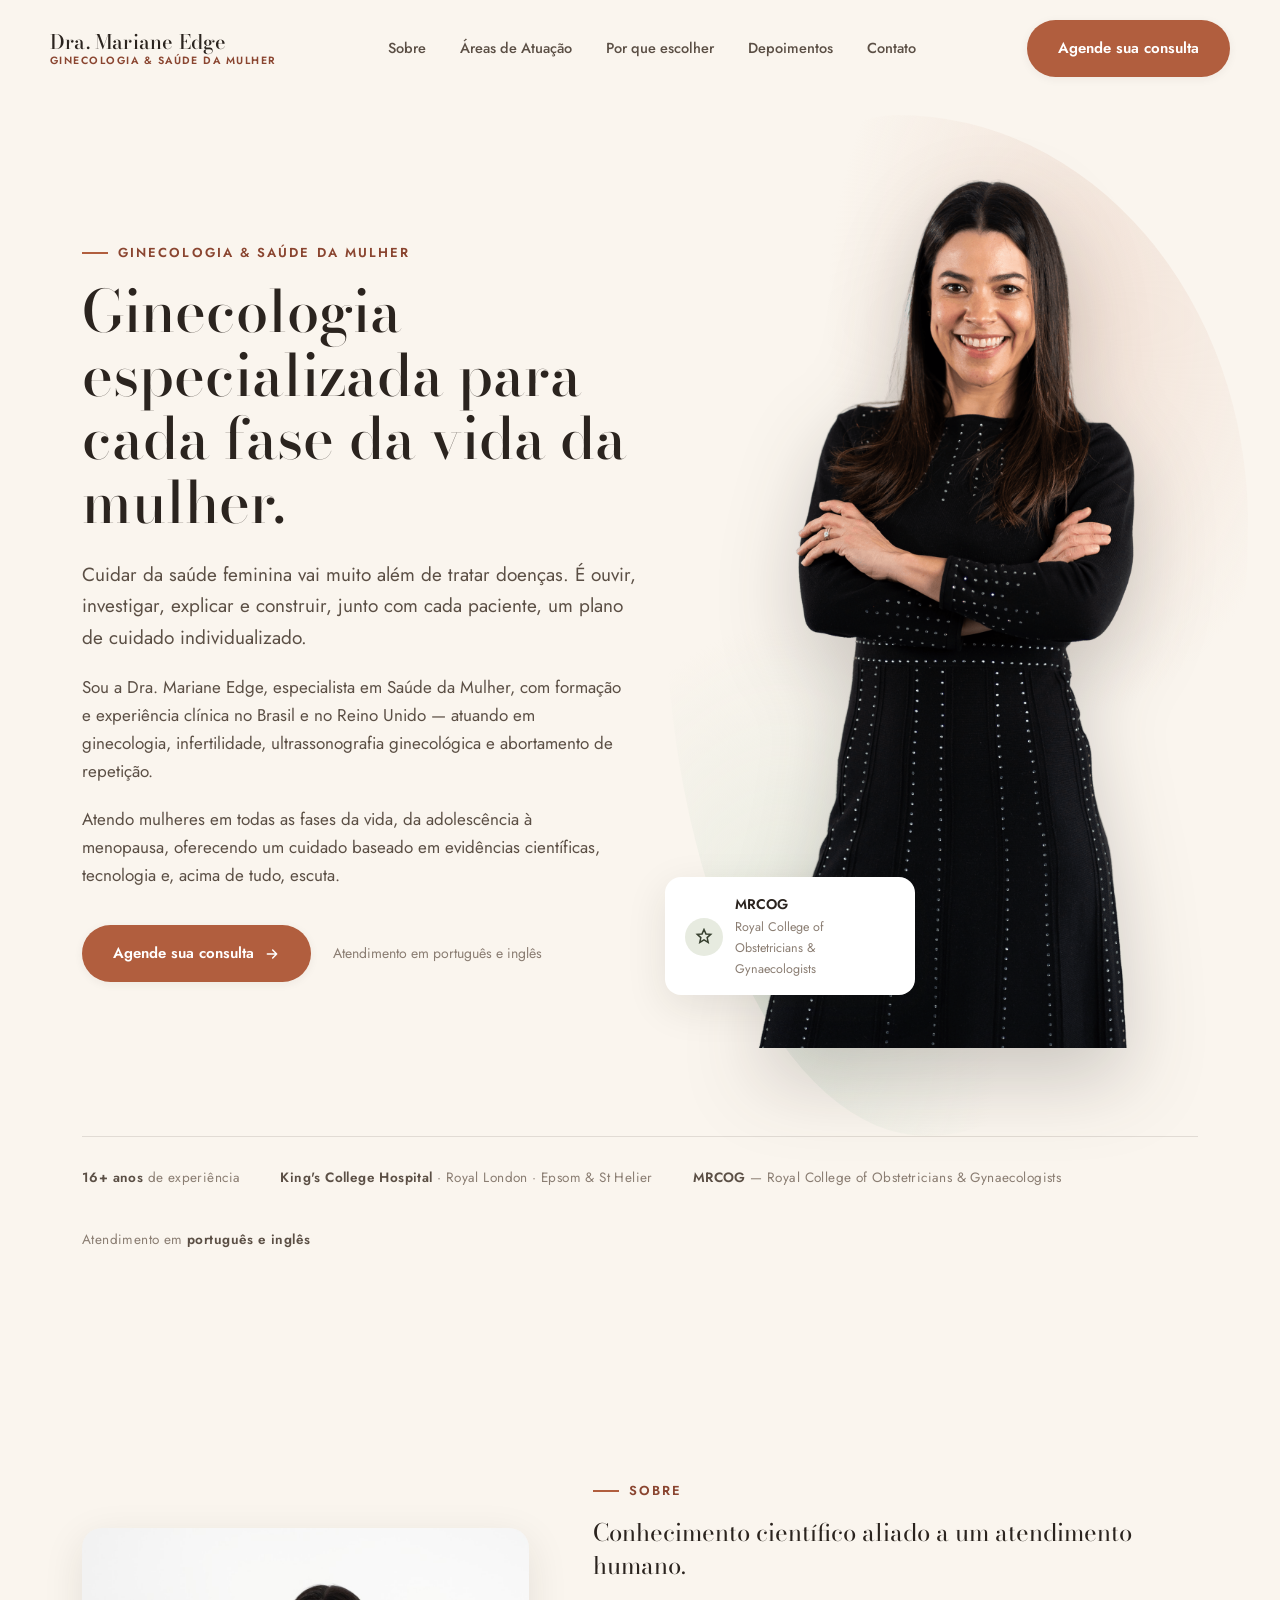
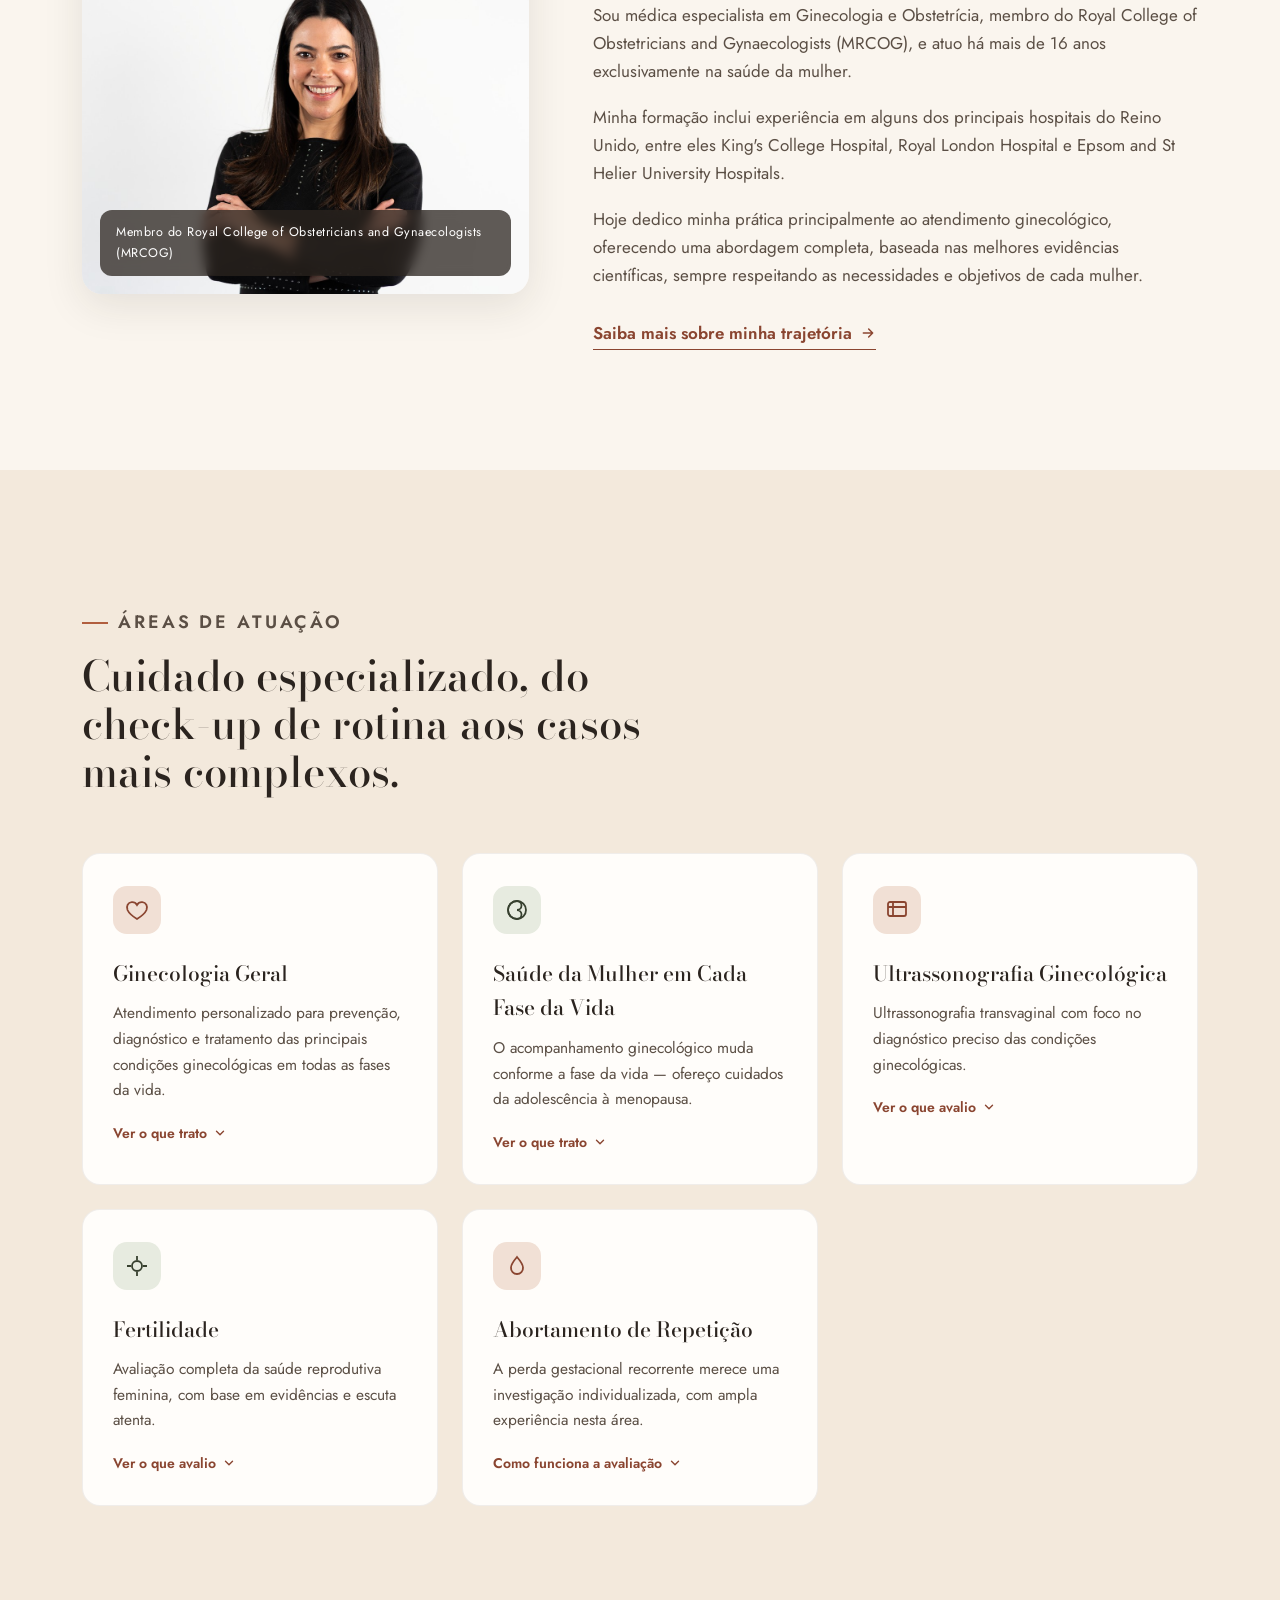
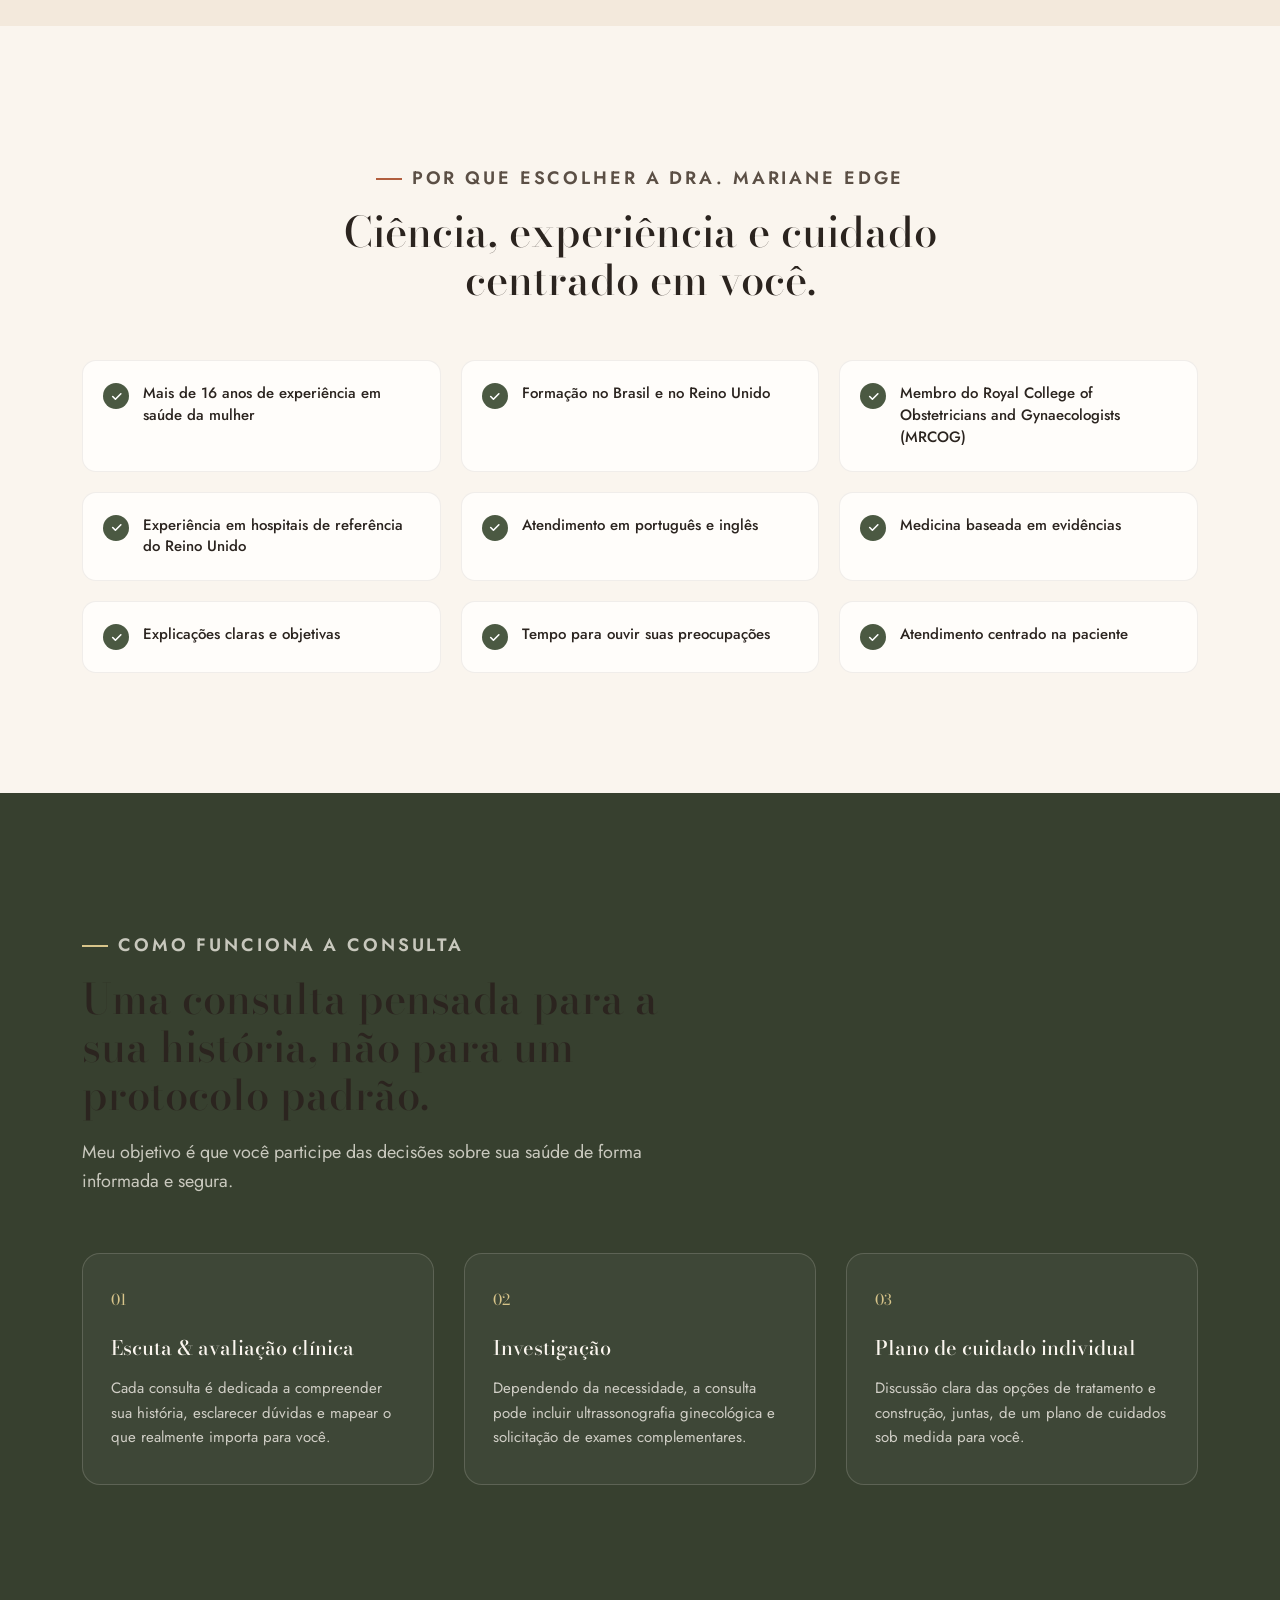
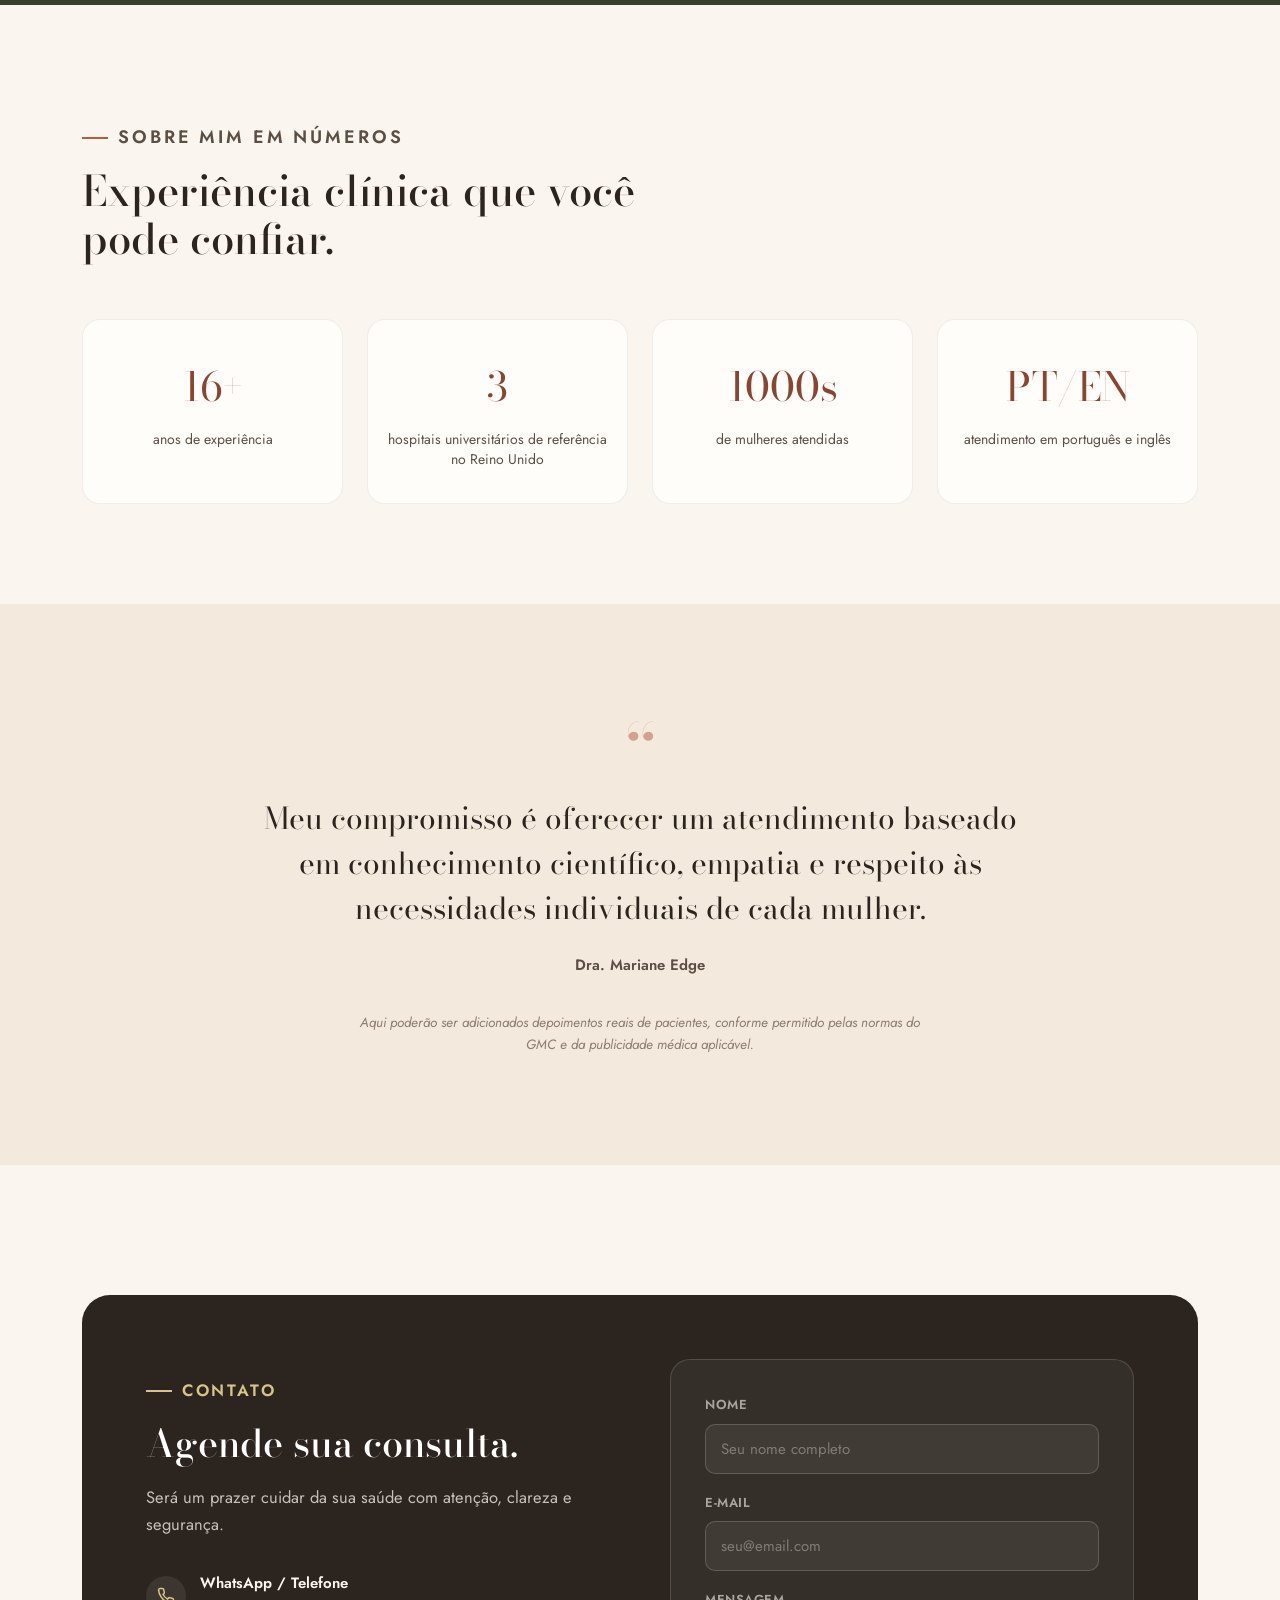
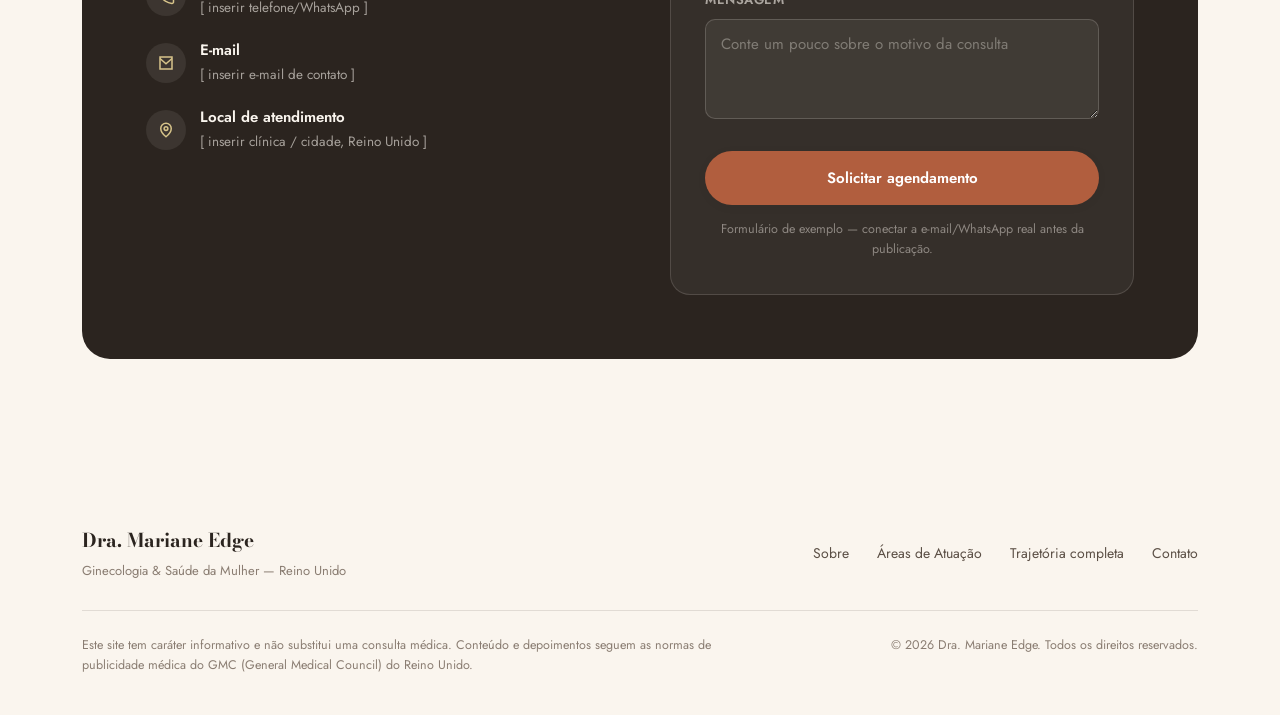
==== commit 746f57dc: "Refine typography and cut out hero photo background Swap Fraunces/Inter for Bodoni Moda + Jost for a" ====
--- a/index.html
+++ b/index.html
@@ -7,7 +7,7 @@
 <meta name="description" content="Dra. Mariane Edge, especialista em Ginecologia e Obstetrícia (MRCOG), com formação e experiência clínica no Brasil e no Reino Unido. Ginecologia geral, fertilidade, ultrassonografia ginecológica e abortamento de repetição." />
 <link rel="preconnect" href="https://fonts.googleapis.com" />
 <link rel="preconnect" href="https://fonts.gstatic.com" crossorigin />
-<link href="https://fonts.googleapis.com/css2?family=Fraunces:ital,opsz,wght@0,9..144,400;0,9..144,500;0,9..144,600;1,9..144,400;1,9..144,500&family=Inter:wght@400;500;600;700&display=swap" rel="stylesheet" />
+<link href="https://fonts.googleapis.com/css2?family=Bodoni+Moda:ital,opsz,wght@0,6..96,400;0,6..96,500;0,6..96,600;1,6..96,400;1,6..96,500&family=Jost:wght@300;400;500;600&display=swap" rel="stylesheet" />
 <link rel="stylesheet" href="css/style.css" />
 </head>
 <body>
@@ -59,7 +59,7 @@
     <div class="hero-visual reveal reveal-delay-1">
       <div class="hero-blob" aria-hidden="true"></div>
       <div class="hero-photo-frame">
-        <img src="assets/mariane-portrait.jpg" alt="Dra. Mariane Edge, especialista em Ginecologia e Obstetrícia" />
+        <img src="assets/mariane-cutout-hero.png" alt="Dra. Mariane Edge, especialista em Ginecologia e Obstetrícia" />
       </div>
       <div class="hero-badge">
         <span class="badge-icon">
--- a/css/style.css
+++ b/css/style.css
@@ -30,8 +30,8 @@
   --shadow-md: 0 12px 40px rgba(43, 36, 31, 0.10);
   --shadow-lg: 0 24px 70px rgba(43, 36, 31, 0.16);
 
-  --serif: "Fraunces", "Georgia", serif;
-  --sans: "Inter", -apple-system, BlinkMacSystemFont, "Segoe UI", sans-serif;
+  --serif: "Bodoni Moda", "Didot", "Georgia", serif;
+  --sans: "Jost", -apple-system, BlinkMacSystemFont, "Segoe UI", sans-serif;
 
   --container: 1180px;
 }
@@ -59,7 +59,7 @@
   font-weight: 500;
   color: var(--ink);
   margin: 0;
-  letter-spacing: -0.01em;
+  letter-spacing: 0;
 }
 
 p { margin: 0; }
@@ -281,18 +281,18 @@
   position: relative;
   z-index: 1;
   width: 100%;
-  max-width: 440px;
-  border-radius: 20px;
-  overflow: hidden;
-  box-shadow: var(--shadow-lg);
-  background: var(--white);
-}
-.hero-photo-frame img { width: 100%; height: auto; }
+  max-width: 400px;
+}
+.hero-photo-frame img {
+  width: 100%;
+  height: auto;
+  filter: drop-shadow(0 30px 40px rgba(43, 36, 31, 0.22));
+}
 .hero-badge {
   position: absolute;
   z-index: 2;
-  bottom: -22px;
-  left: -22px;
+  bottom: 6%;
+  left: -30px;
   background: var(--white);
   border-radius: 16px;
   padding: 16px 20px;
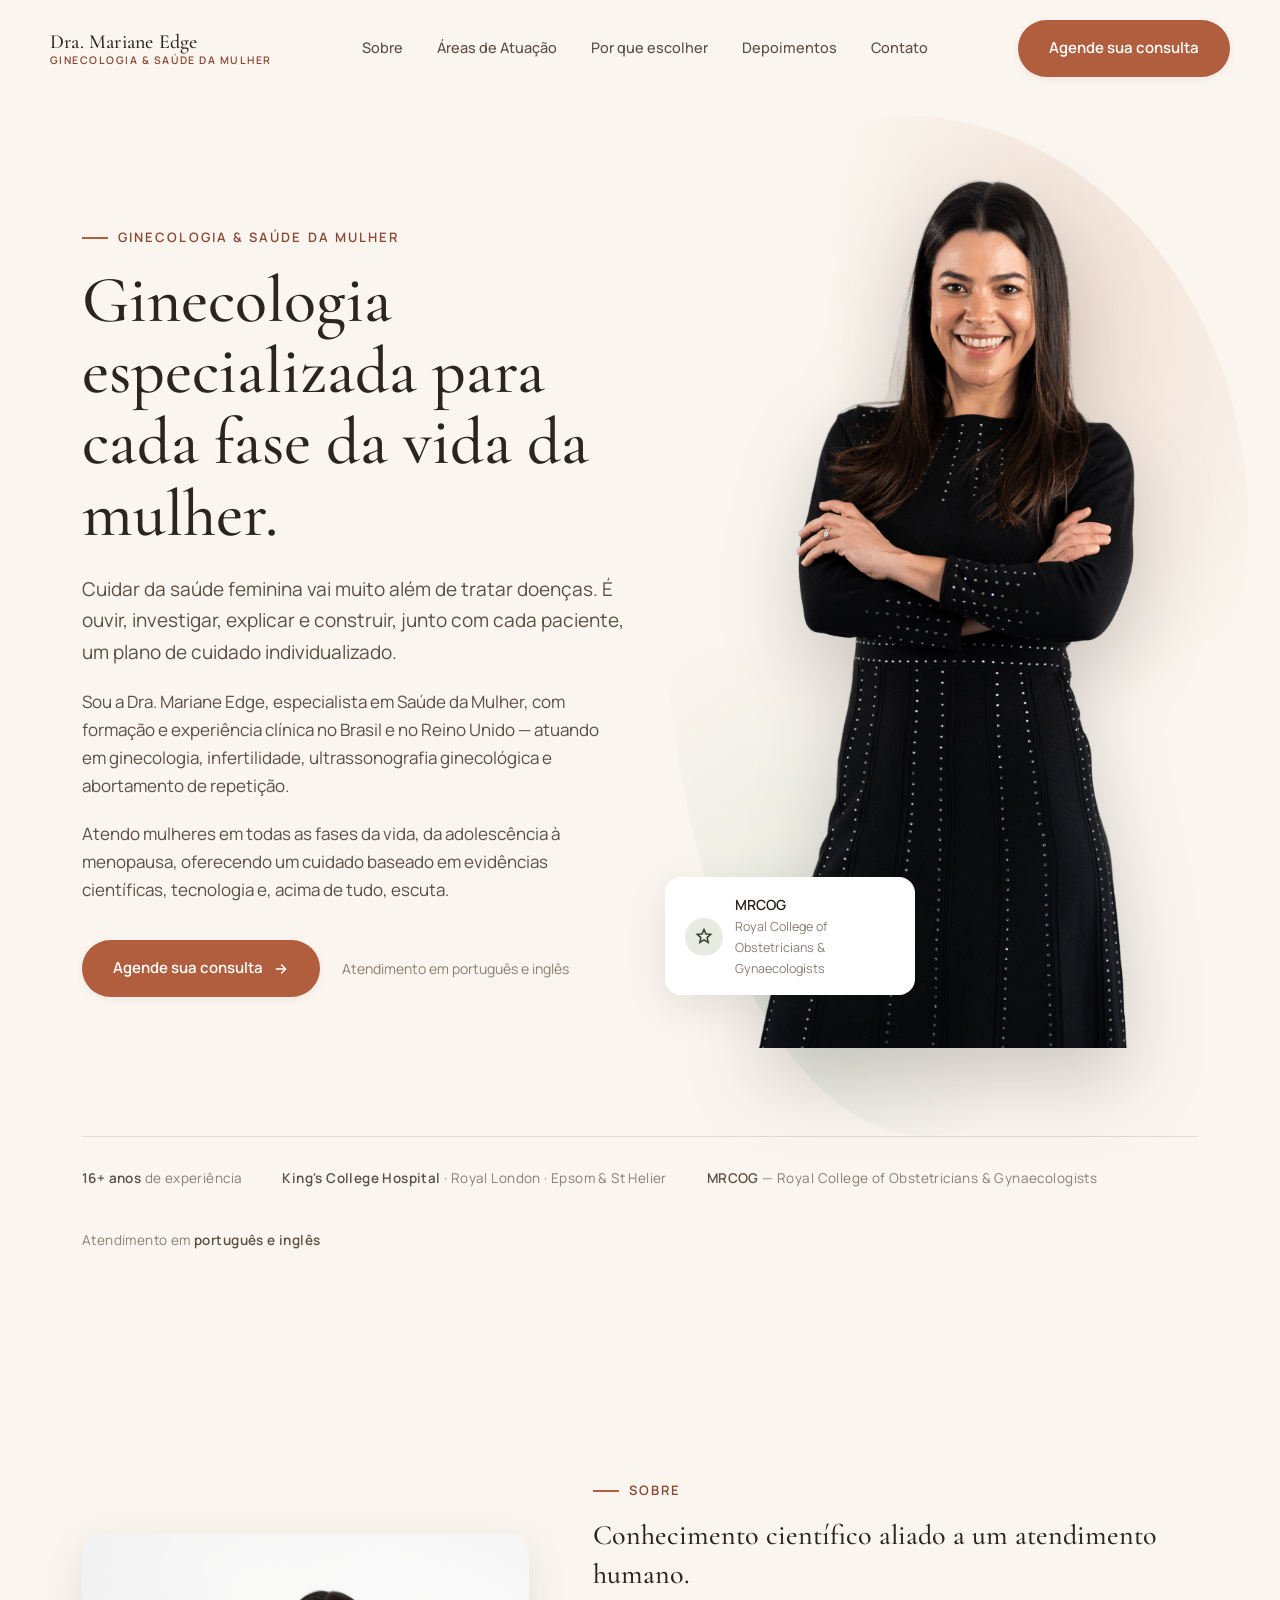
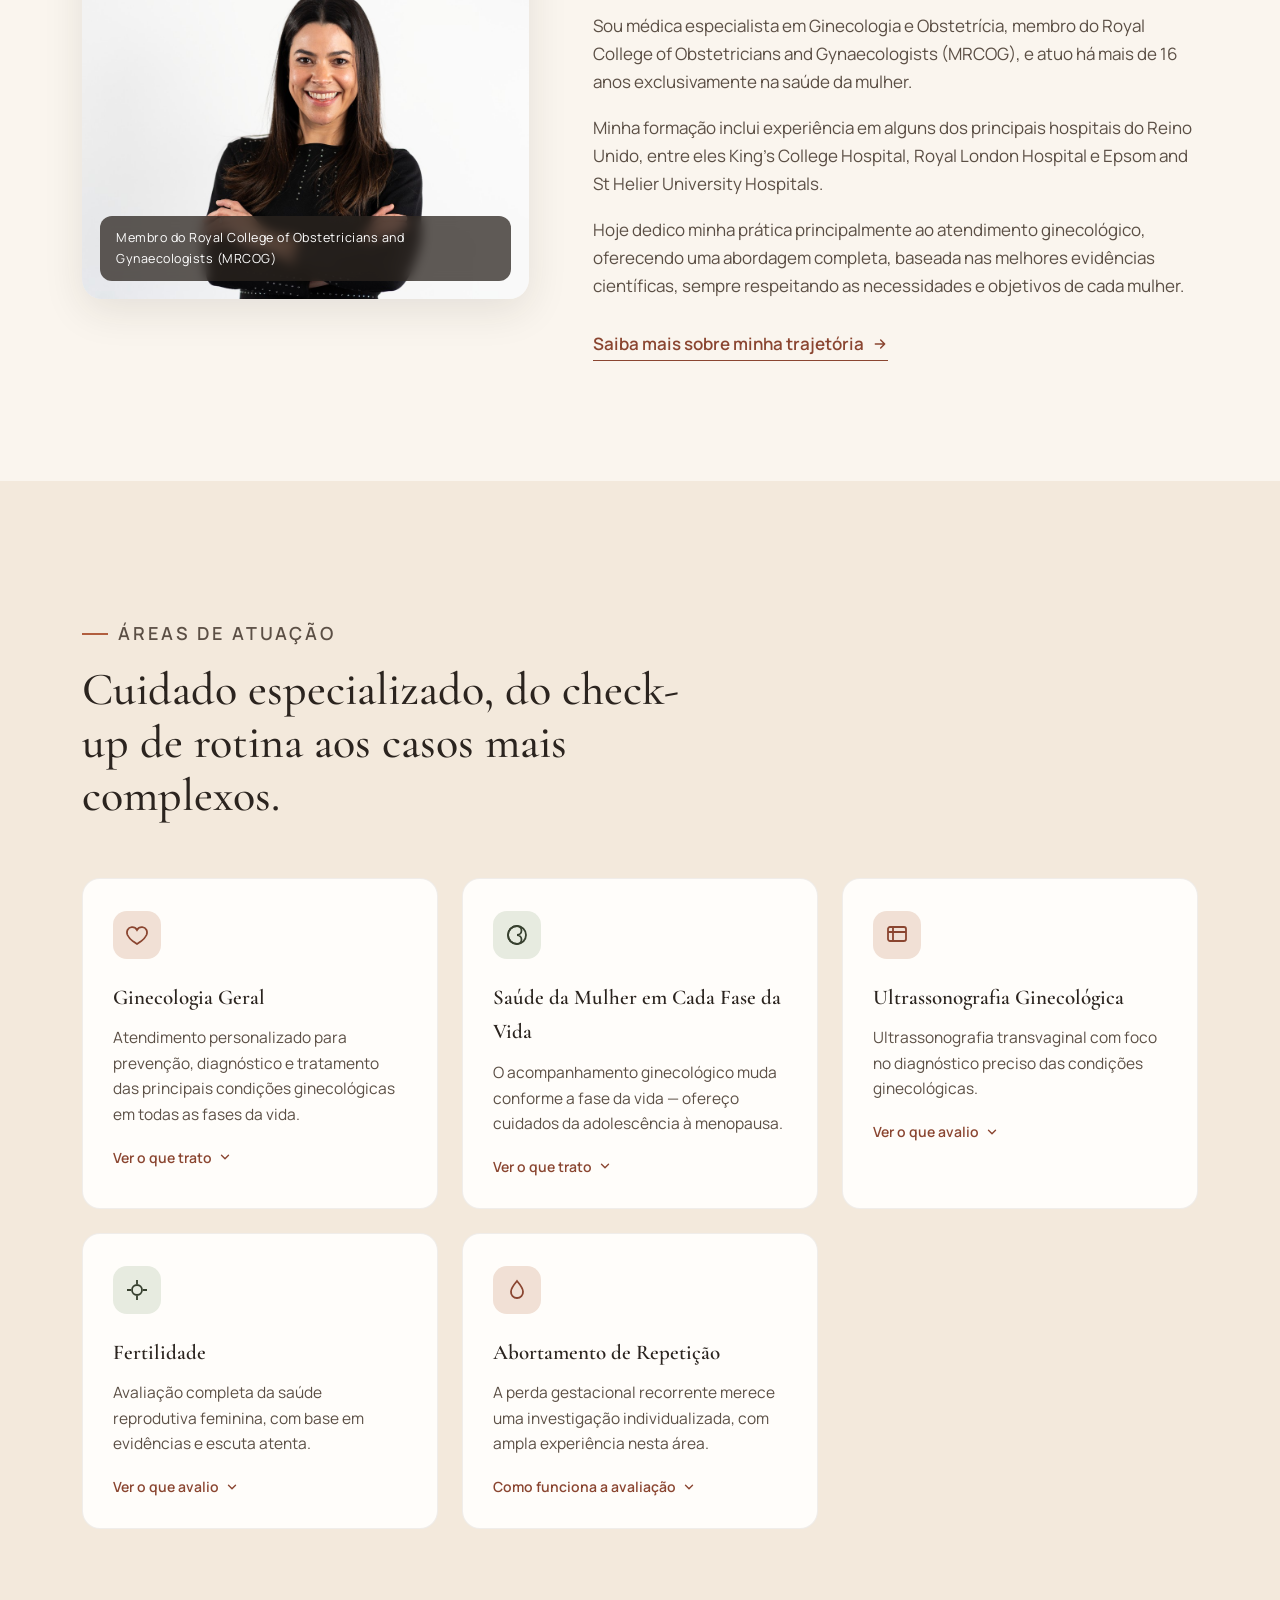
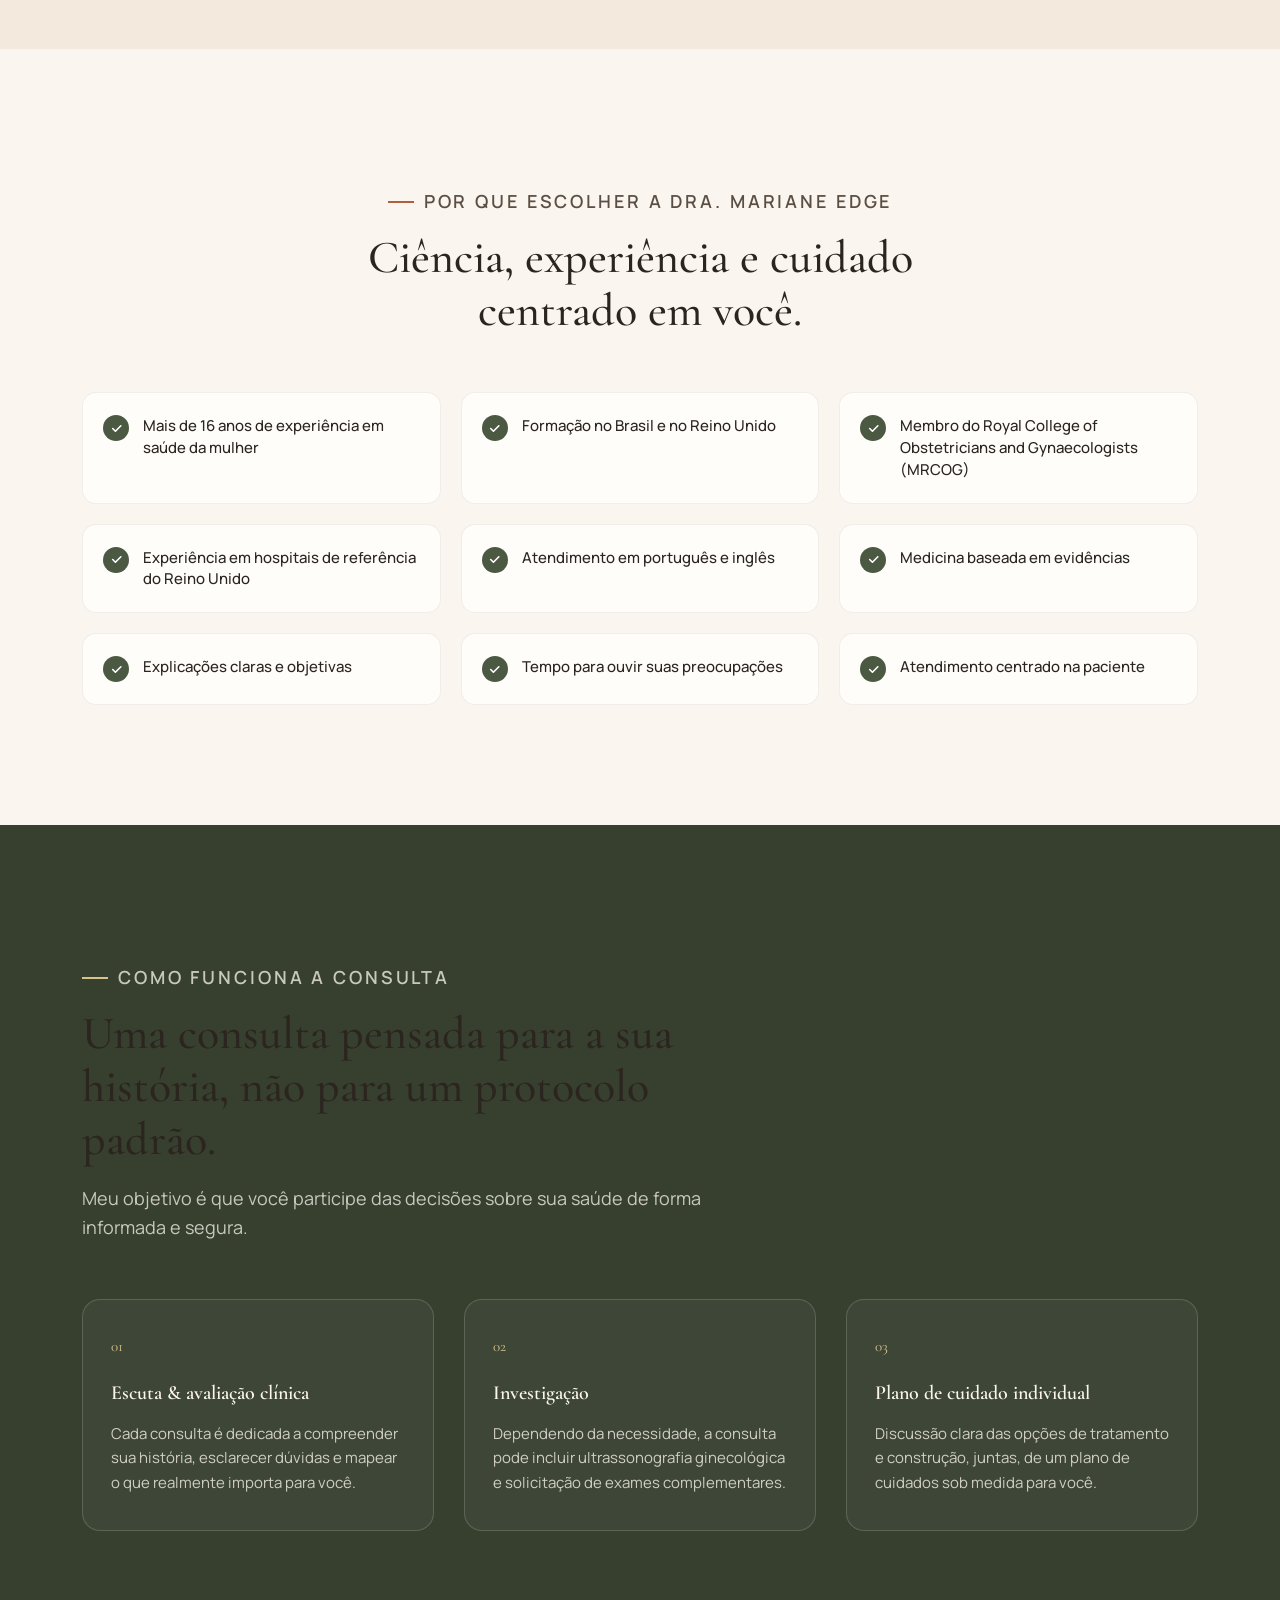
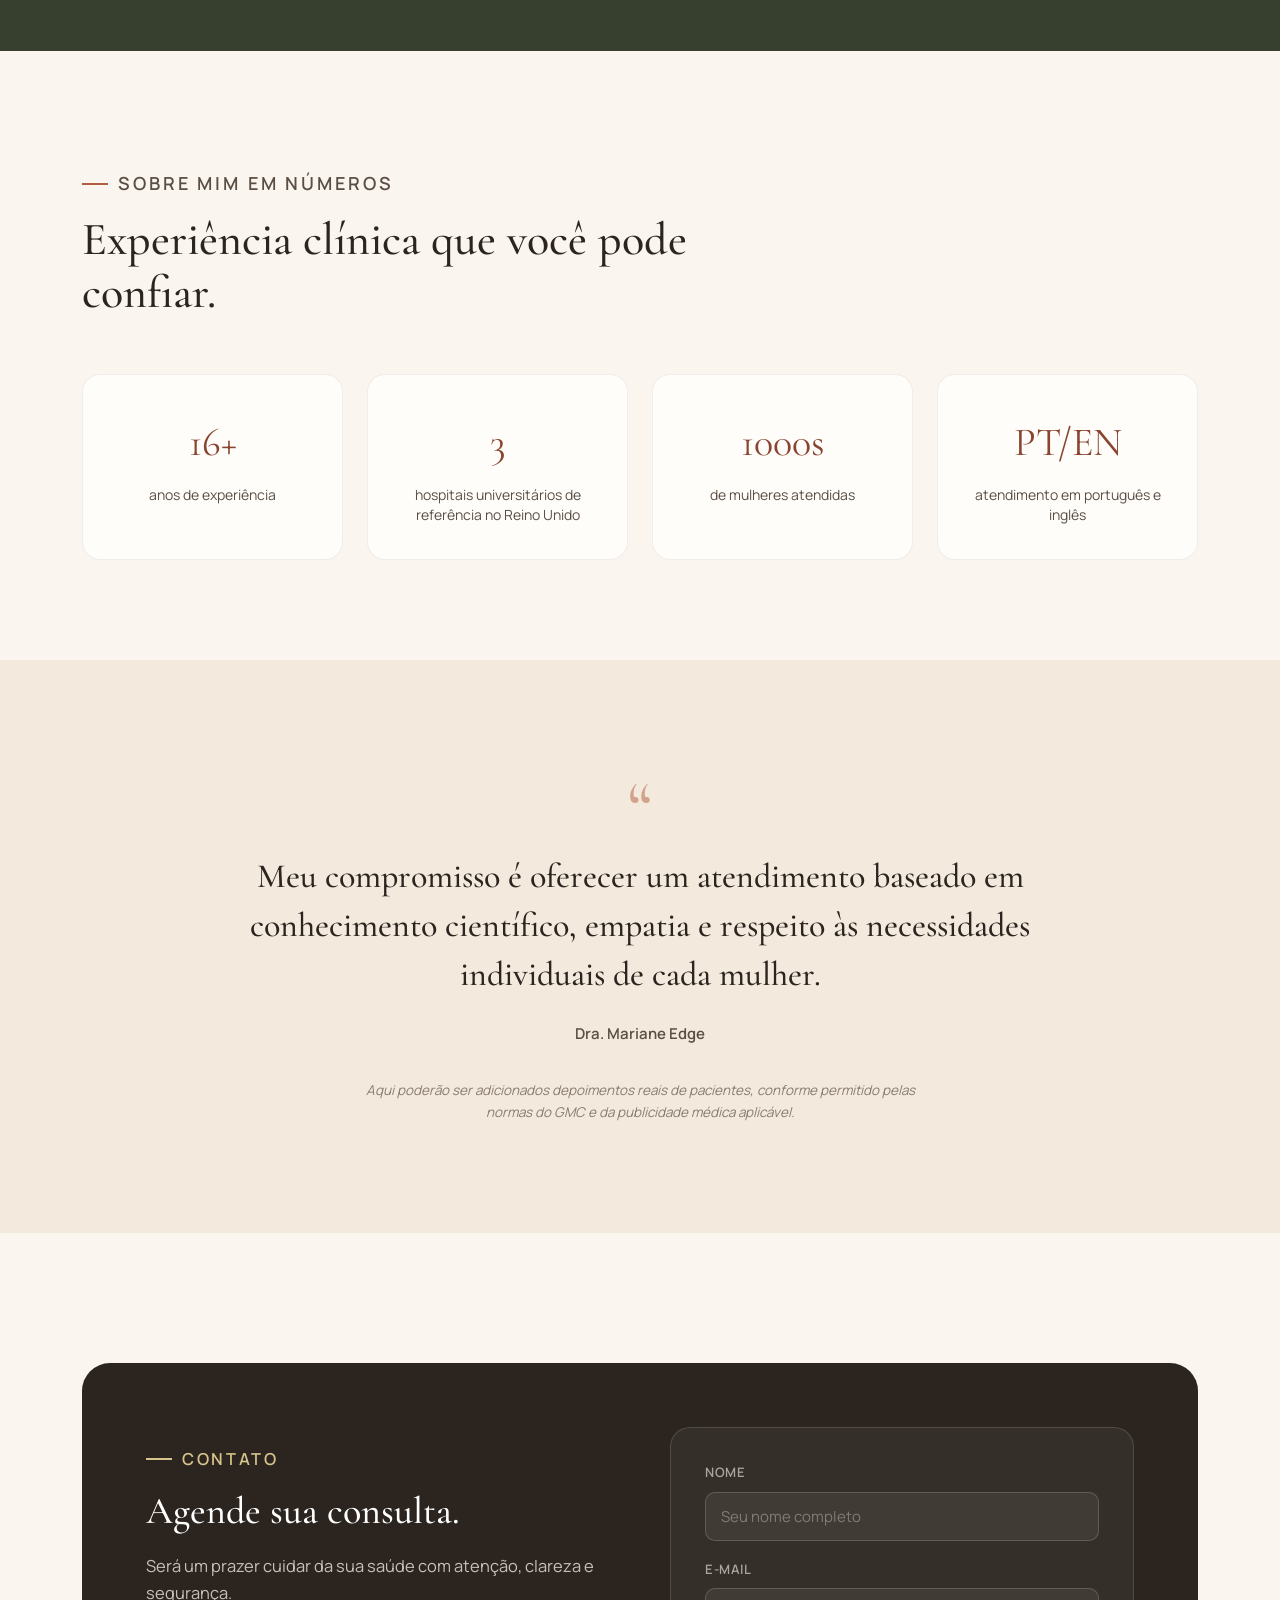
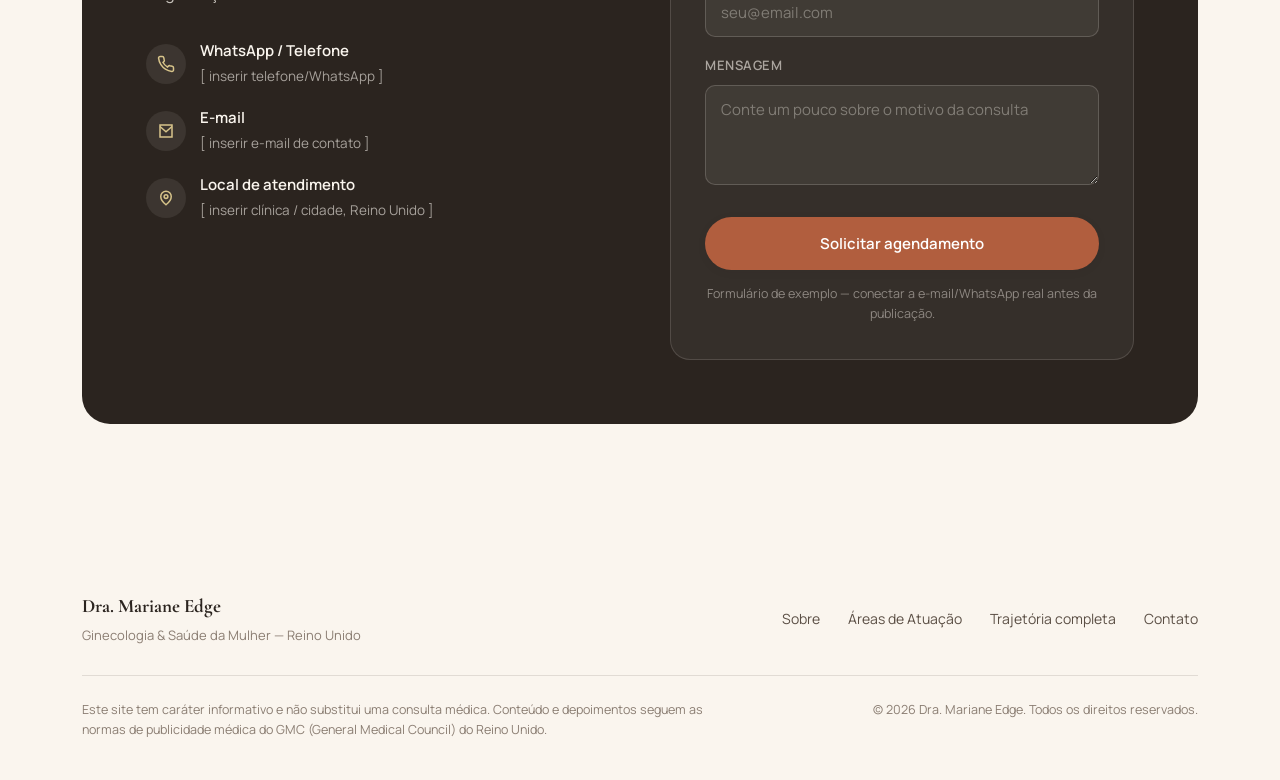
==== commit 764ba8ca: "Swap in a more classic elegant type pairing Cormorant Garamond + Manrope replaces Bodoni Moda + Jost" ====
--- a/index.html
+++ b/index.html
@@ -7,7 +7,7 @@
 <meta name="description" content="Dra. Mariane Edge, especialista em Ginecologia e Obstetrícia (MRCOG), com formação e experiência clínica no Brasil e no Reino Unido. Ginecologia geral, fertilidade, ultrassonografia ginecológica e abortamento de repetição." />
 <link rel="preconnect" href="https://fonts.googleapis.com" />
 <link rel="preconnect" href="https://fonts.gstatic.com" crossorigin />
-<link href="https://fonts.googleapis.com/css2?family=Bodoni+Moda:ital,opsz,wght@0,6..96,400;0,6..96,500;0,6..96,600;1,6..96,400;1,6..96,500&family=Jost:wght@300;400;500;600&display=swap" rel="stylesheet" />
+<link href="https://fonts.googleapis.com/css2?family=Cormorant+Garamond:ital,wght@0,400;0,500;0,600;0,700;1,400;1,500&family=Manrope:wght@400;500;600;700&display=swap" rel="stylesheet" />
 <link rel="stylesheet" href="css/style.css" />
 </head>
 <body>
--- a/css/style.css
+++ b/css/style.css
@@ -30,8 +30,8 @@
   --shadow-md: 0 12px 40px rgba(43, 36, 31, 0.10);
   --shadow-lg: 0 24px 70px rgba(43, 36, 31, 0.16);
 
-  --serif: "Bodoni Moda", "Didot", "Georgia", serif;
-  --sans: "Jost", -apple-system, BlinkMacSystemFont, "Segoe UI", sans-serif;
+  --serif: "Cormorant Garamond", "Didot", "Georgia", serif;
+  --sans: "Manrope", -apple-system, BlinkMacSystemFont, "Segoe UI", sans-serif;
 
   --container: 1180px;
 }
@@ -61,6 +61,7 @@
   margin: 0;
   letter-spacing: 0;
 }
+h3, h4 { font-weight: 600; }
 
 p { margin: 0; }
 
@@ -109,7 +110,7 @@
 }
 .section-head.center { margin-left: auto; margin-right: auto; text-align: center; }
 .section-head h2 {
-  font-size: clamp(30px, 4vw, 42px);
+  font-size: clamp(32px, 4.4vw, 46px);
   line-height: 1.15;
   margin-top: 14px;
 }
@@ -236,8 +237,8 @@
   align-items: center;
 }
 .hero-copy h1 {
-  font-size: clamp(36px, 5vw, 58px);
-  line-height: 1.1;
+  font-size: clamp(40px, 5.6vw, 66px);
+  line-height: 1.08;
   margin-top: 16px;
 }
 .hero-lede {
@@ -362,7 +363,8 @@
 .sobre-text p + p { margin-top: 18px; color: var(--ink-soft); font-size: 17px; }
 .sobre-text .lead {
   font-family: var(--serif);
-  font-size: 24px;
+  font-size: 28px;
+  font-weight: 500;
   color: var(--ink);
   line-height: 1.4;
 }
@@ -551,8 +553,9 @@
 }
 .quote-card blockquote {
   font-family: var(--serif);
-  font-size: clamp(22px, 3vw, 30px);
-  line-height: 1.5;
+  font-weight: 500;
+  font-size: clamp(24px, 3.4vw, 34px);
+  line-height: 1.45;
   color: var(--ink);
   margin: 6px 0 22px;
 }
@@ -672,9 +675,9 @@
   margin-bottom: 20px;
 }
 .about-hero-head h1 {
-  font-size: clamp(32px, 4.6vw, 48px);
+  font-size: clamp(36px, 5vw, 54px);
   margin-top: 16px;
-  line-height: 1.15;
+  line-height: 1.12;
 }
 .about-grid {
   display: grid;
@@ -727,9 +730,10 @@
 .about-body p { color: var(--ink-soft); font-size: 17.5px; margin-bottom: 22px; }
 .about-body p.lead {
   font-family: var(--serif);
-  font-size: 25px;
+  font-weight: 500;
+  font-size: 29px;
   color: var(--ink);
-  line-height: 1.45;
+  line-height: 1.4;
   margin-bottom: 30px;
 }
 .about-cta {
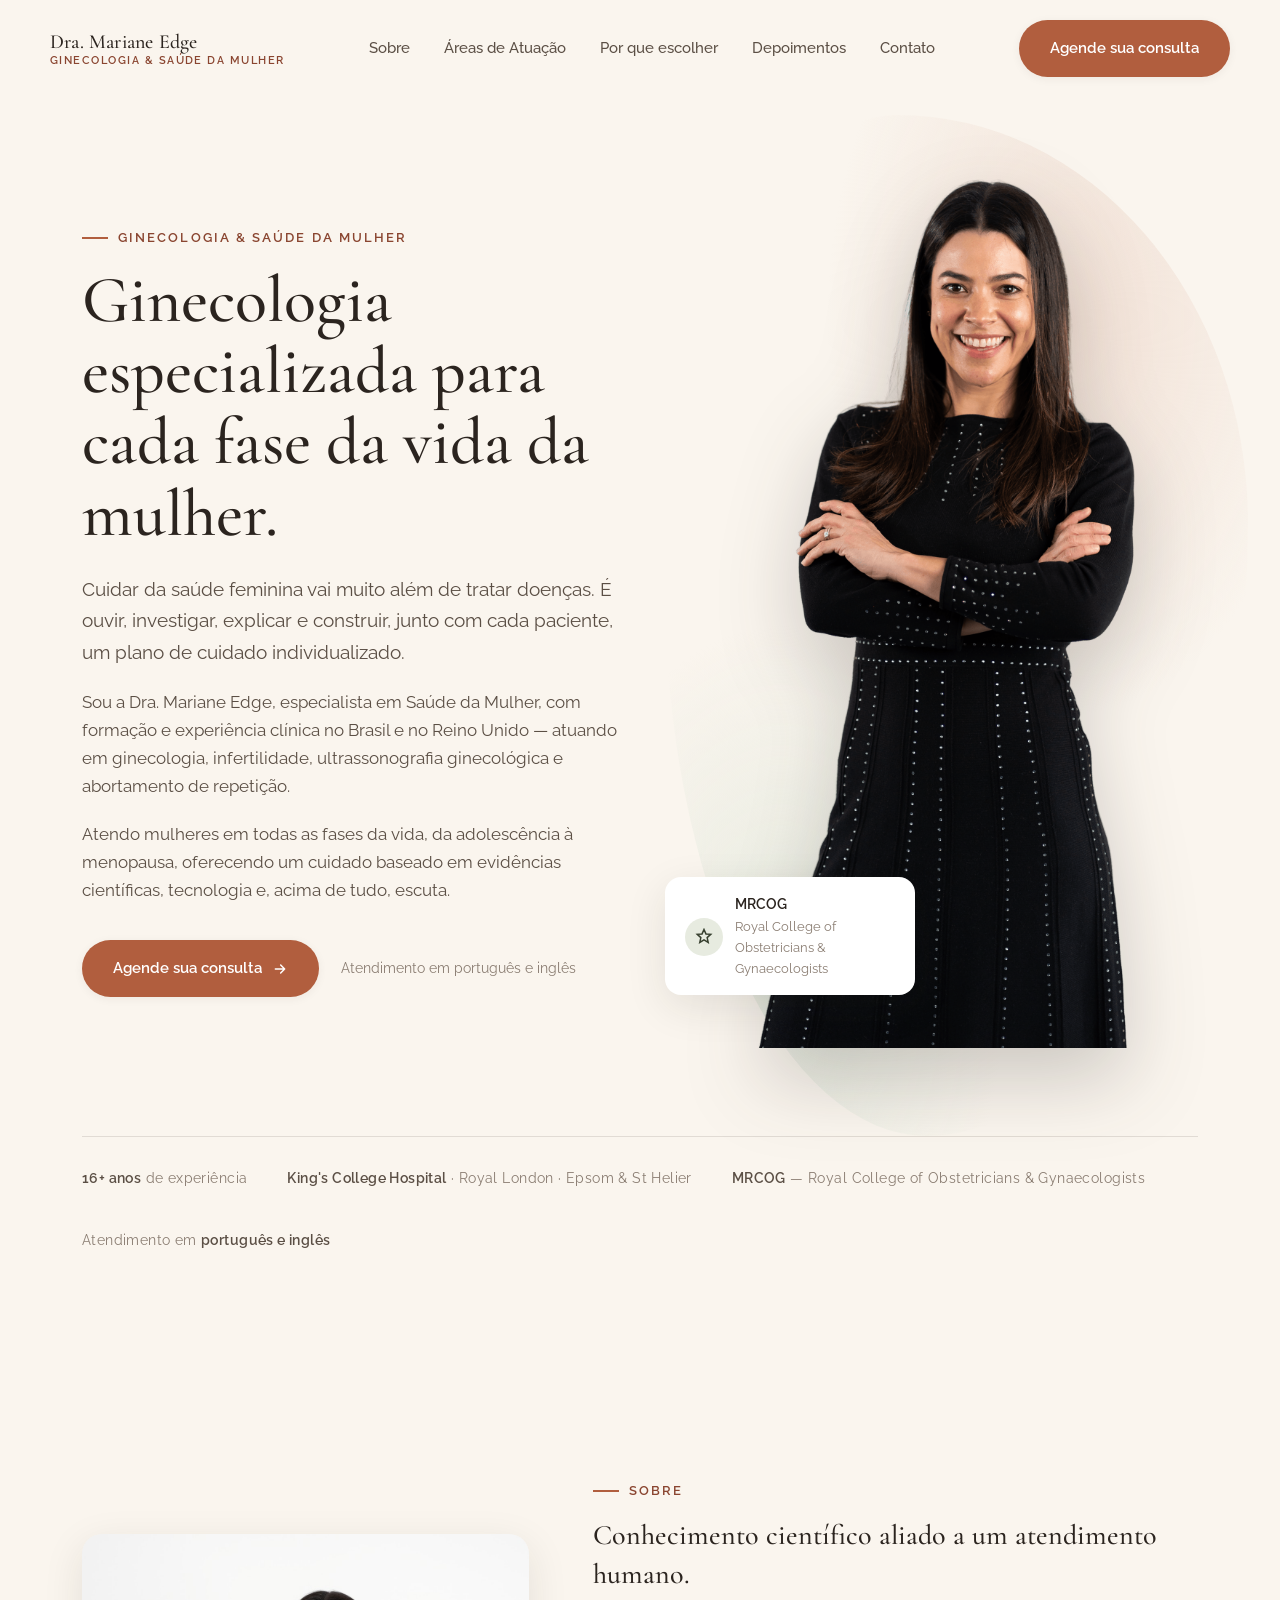
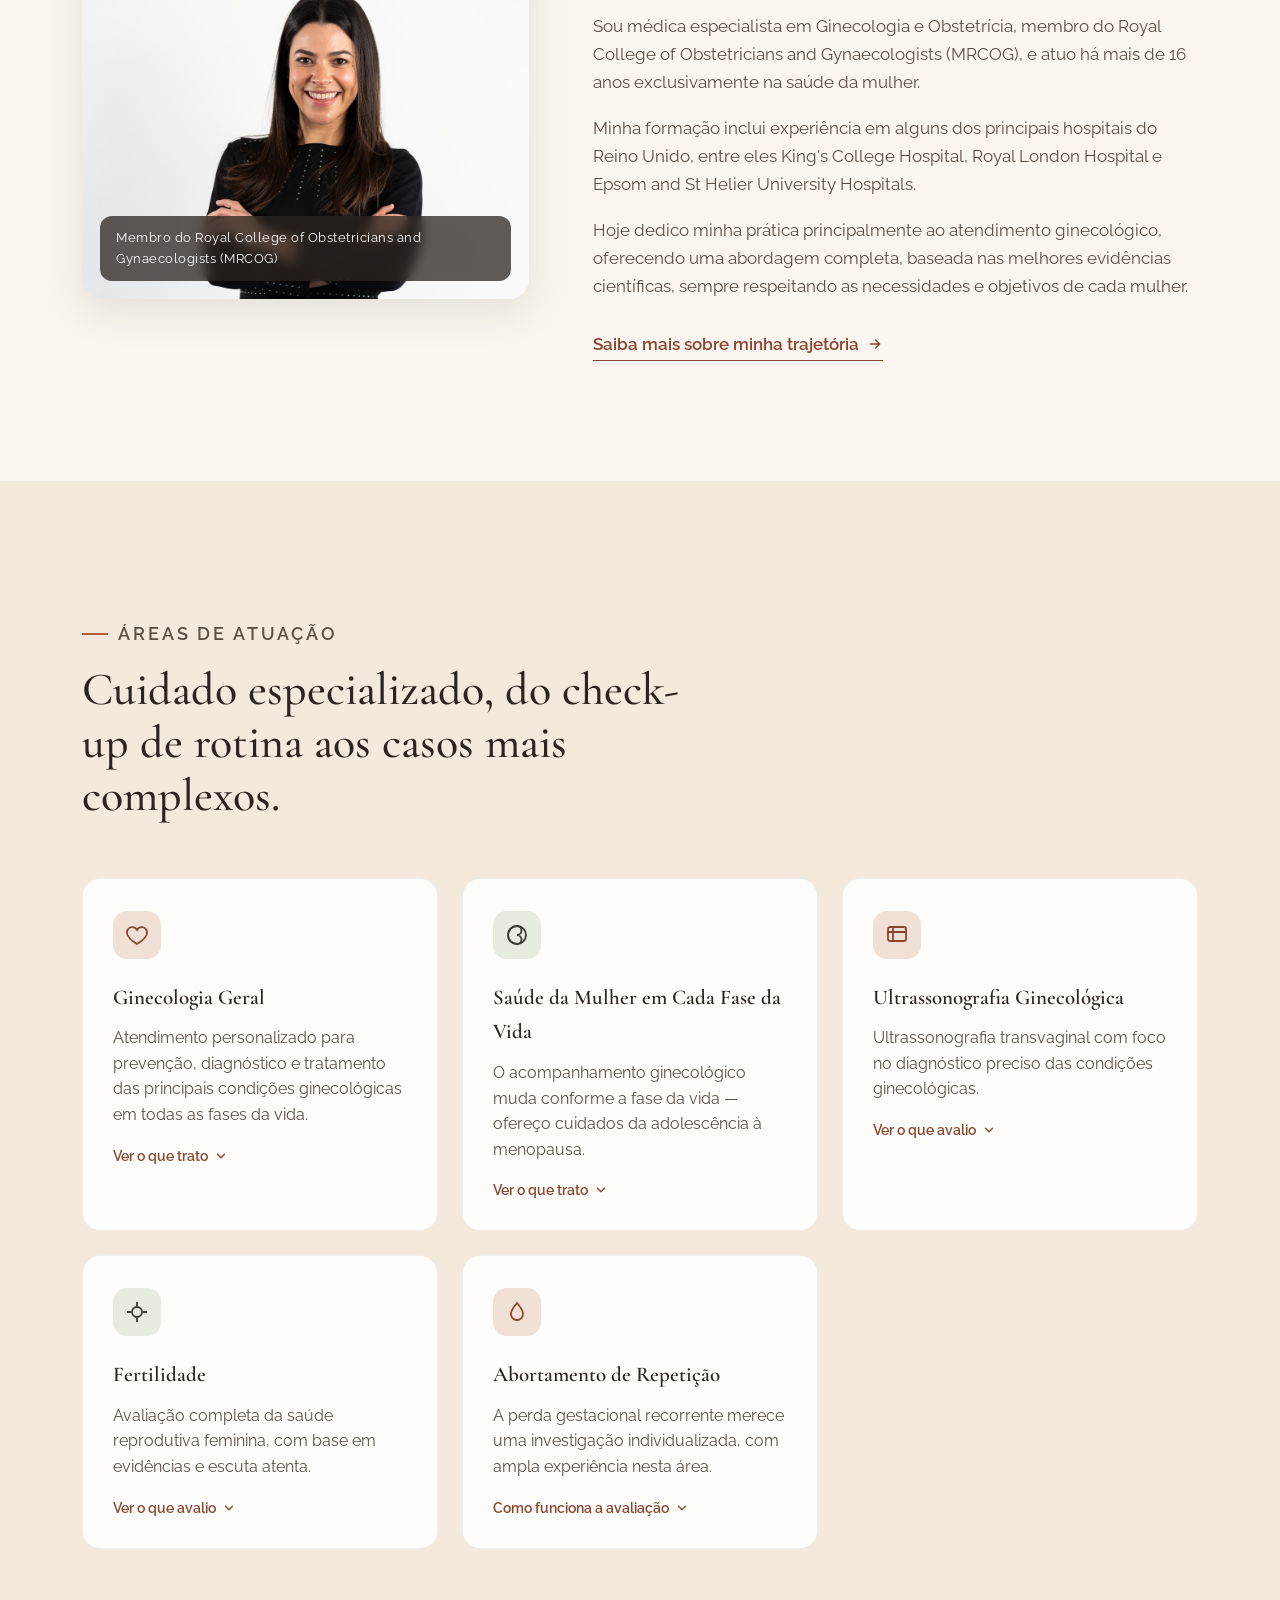
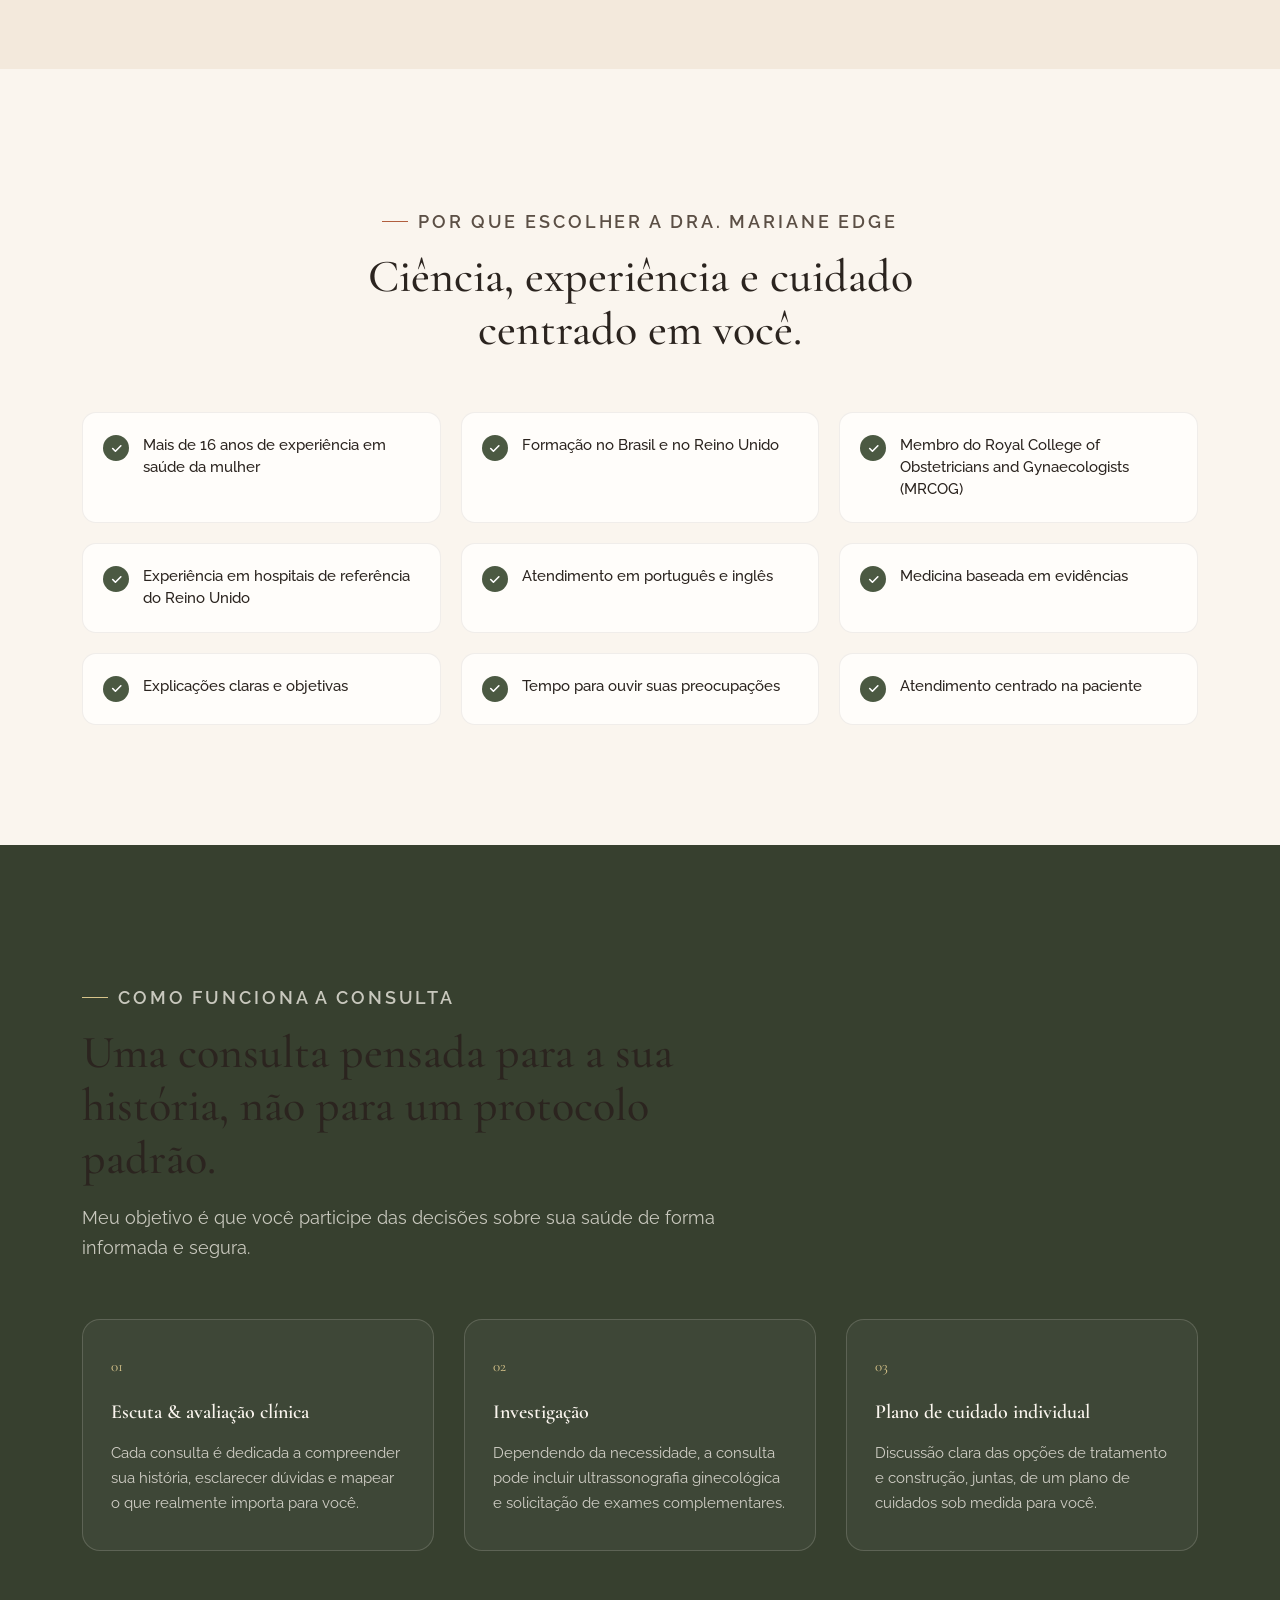
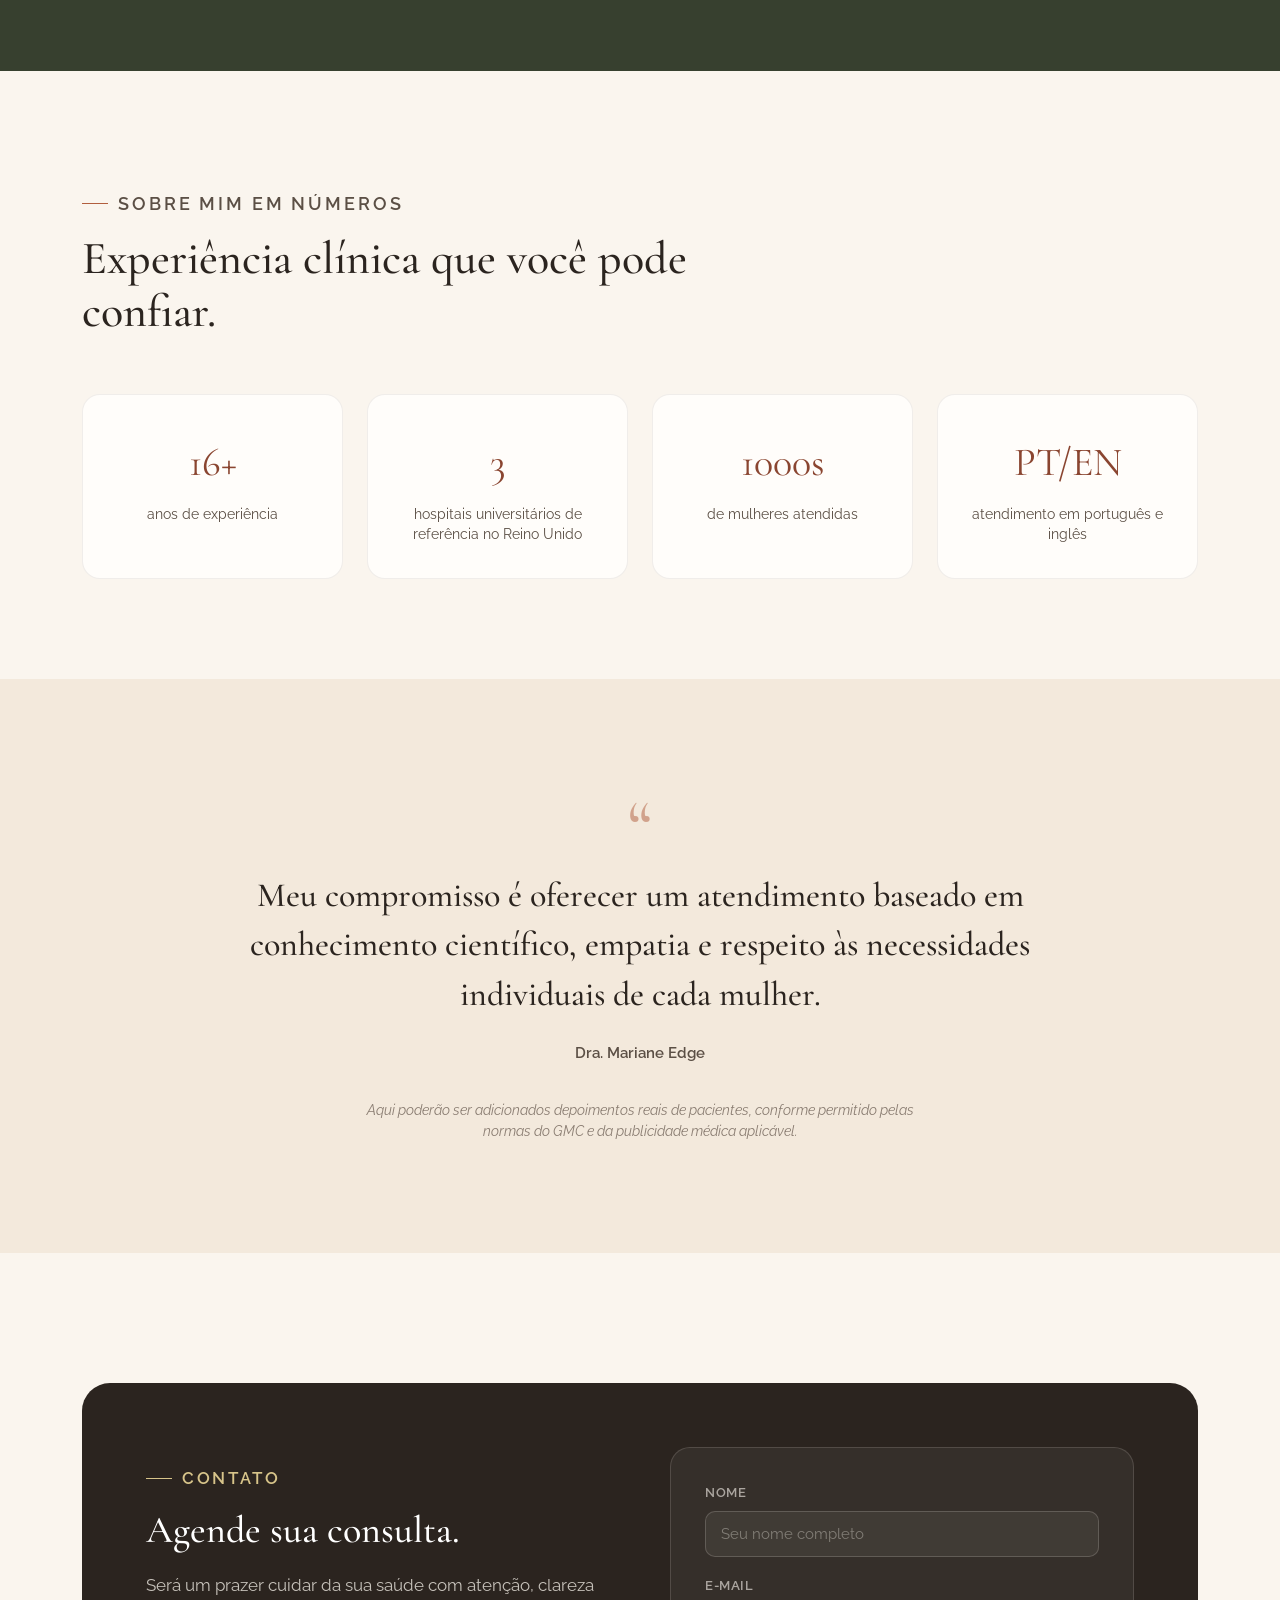
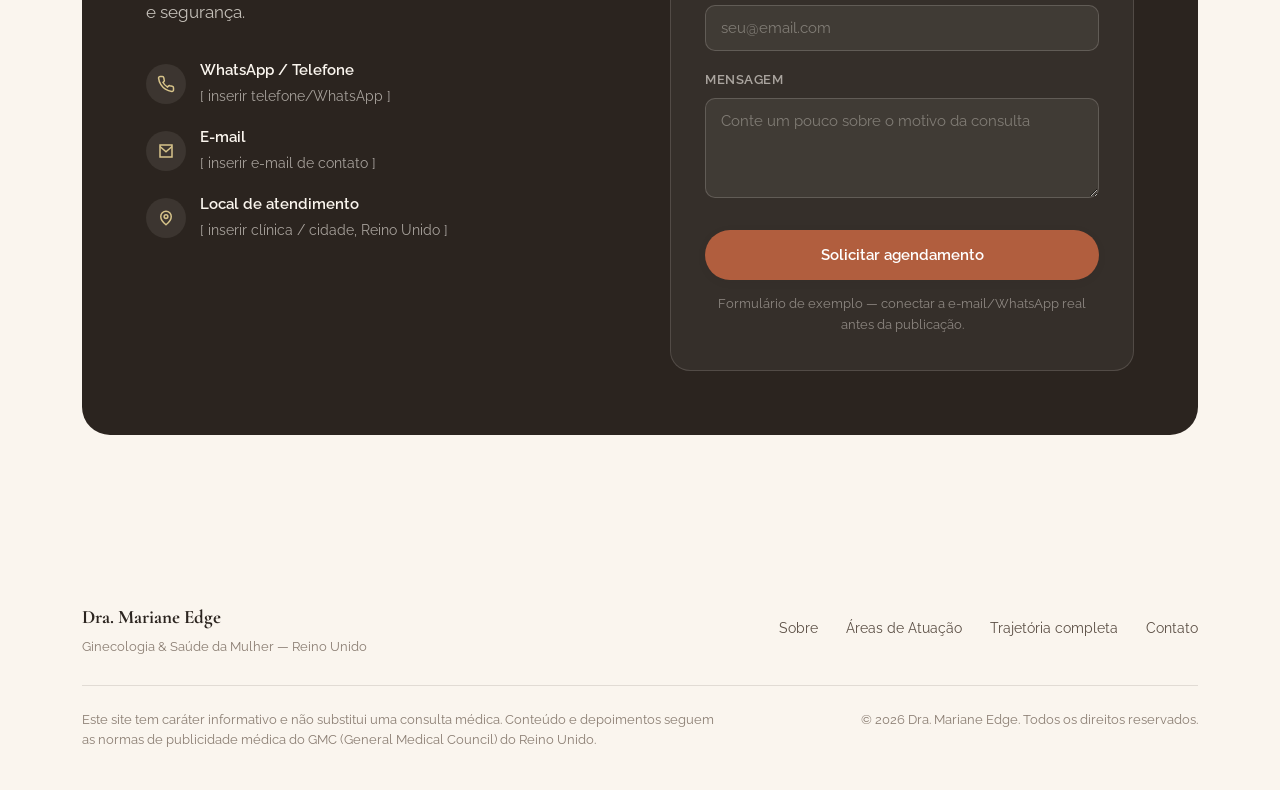
==== commit 0fc34c90: "Swap Manrope for Raleway — classic elegant sans pairing Manrope read too geometric/generic. Raleway'" ====
--- a/index.html
+++ b/index.html
@@ -7,7 +7,7 @@
 <meta name="description" content="Dra. Mariane Edge, especialista em Ginecologia e Obstetrícia (MRCOG), com formação e experiência clínica no Brasil e no Reino Unido. Ginecologia geral, fertilidade, ultrassonografia ginecológica e abortamento de repetição." />
 <link rel="preconnect" href="https://fonts.googleapis.com" />
 <link rel="preconnect" href="https://fonts.gstatic.com" crossorigin />
-<link href="https://fonts.googleapis.com/css2?family=Cormorant+Garamond:ital,wght@0,400;0,500;0,600;0,700;1,400;1,500&family=Manrope:wght@400;500;600;700&display=swap" rel="stylesheet" />
+<link href="https://fonts.googleapis.com/css2?family=Cormorant+Garamond:ital,wght@0,400;0,500;0,600;0,700;1,400;1,500&family=Raleway:ital,wght@0,300;0,400;0,500;0,600;0,700;1,400&display=swap" rel="stylesheet" />
 <link rel="stylesheet" href="css/style.css" />
 </head>
 <body>
--- a/css/style.css
+++ b/css/style.css
@@ -31,7 +31,7 @@
   --shadow-lg: 0 24px 70px rgba(43, 36, 31, 0.16);
 
   --serif: "Cormorant Garamond", "Didot", "Georgia", serif;
-  --sans: "Manrope", -apple-system, BlinkMacSystemFont, "Segoe UI", sans-serif;
+  --sans: "Raleway", -apple-system, BlinkMacSystemFont, "Segoe UI", sans-serif;
 
   --container: 1180px;
 }
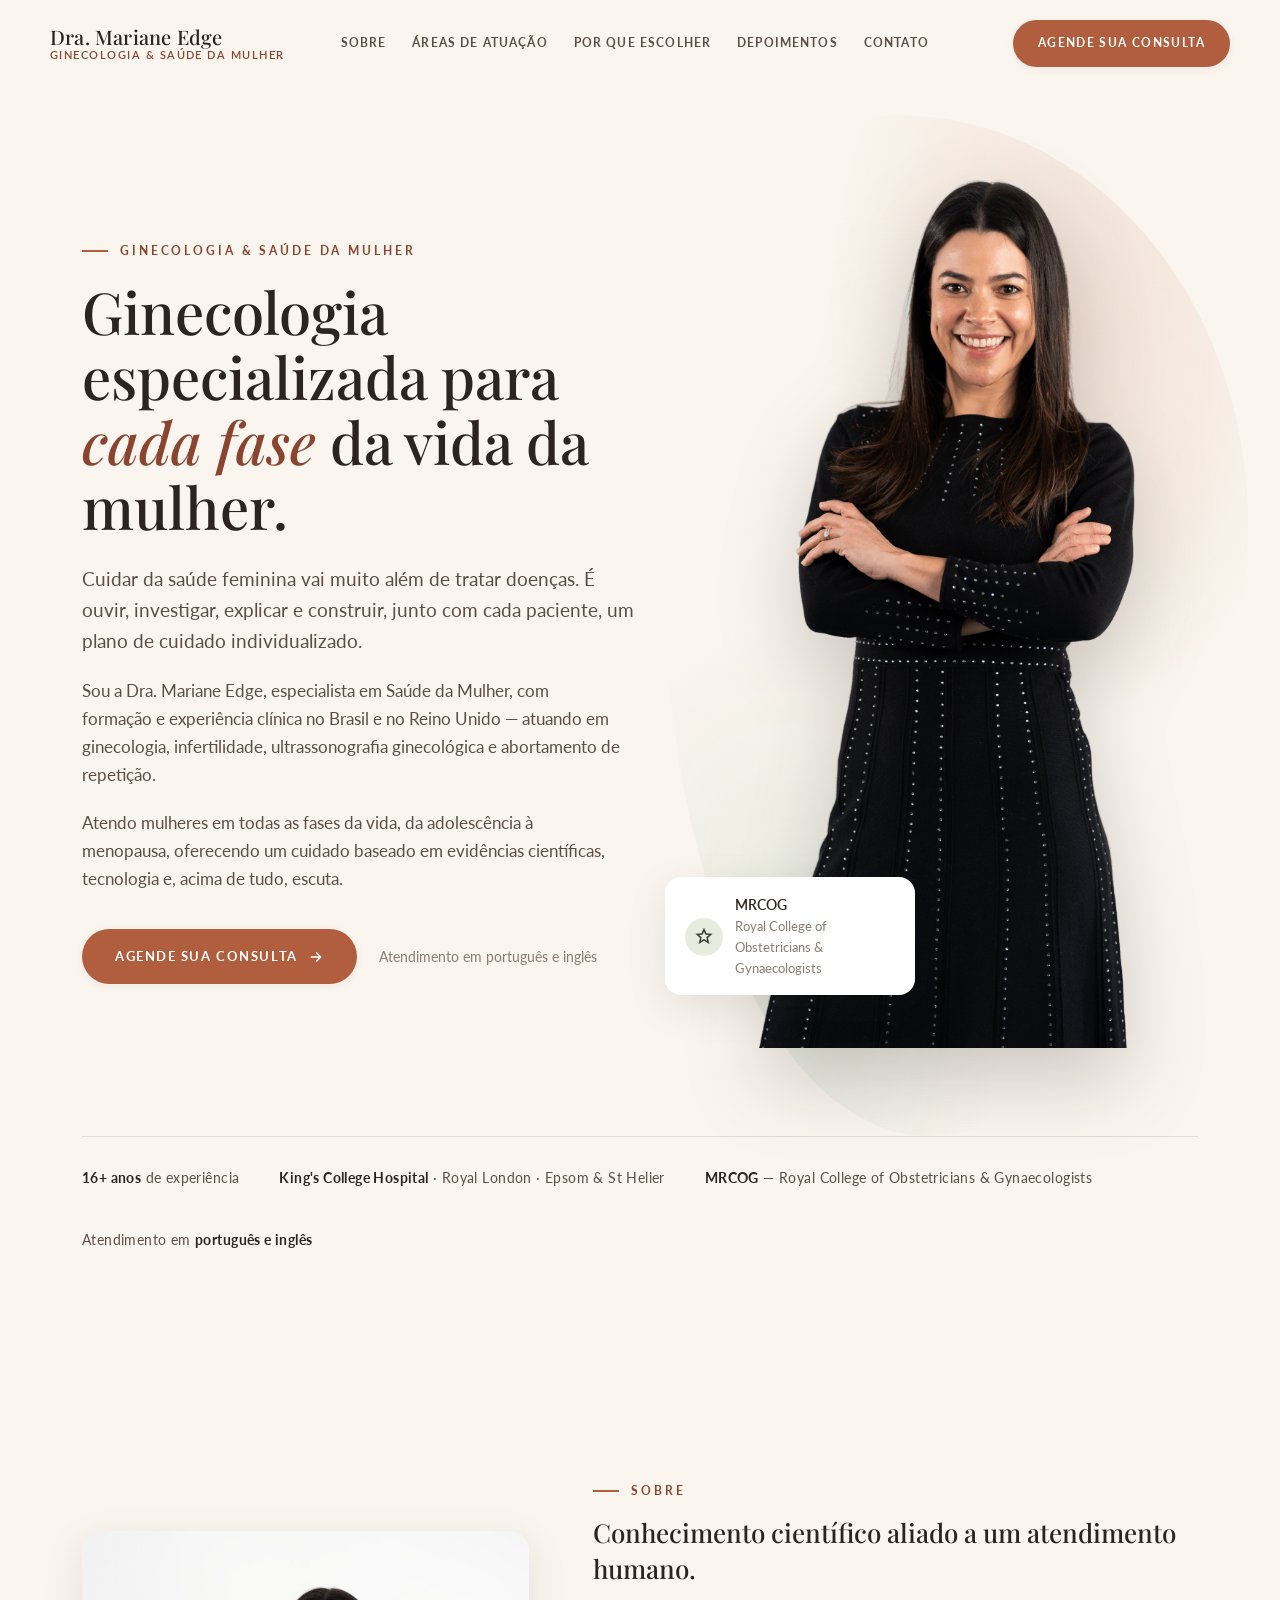
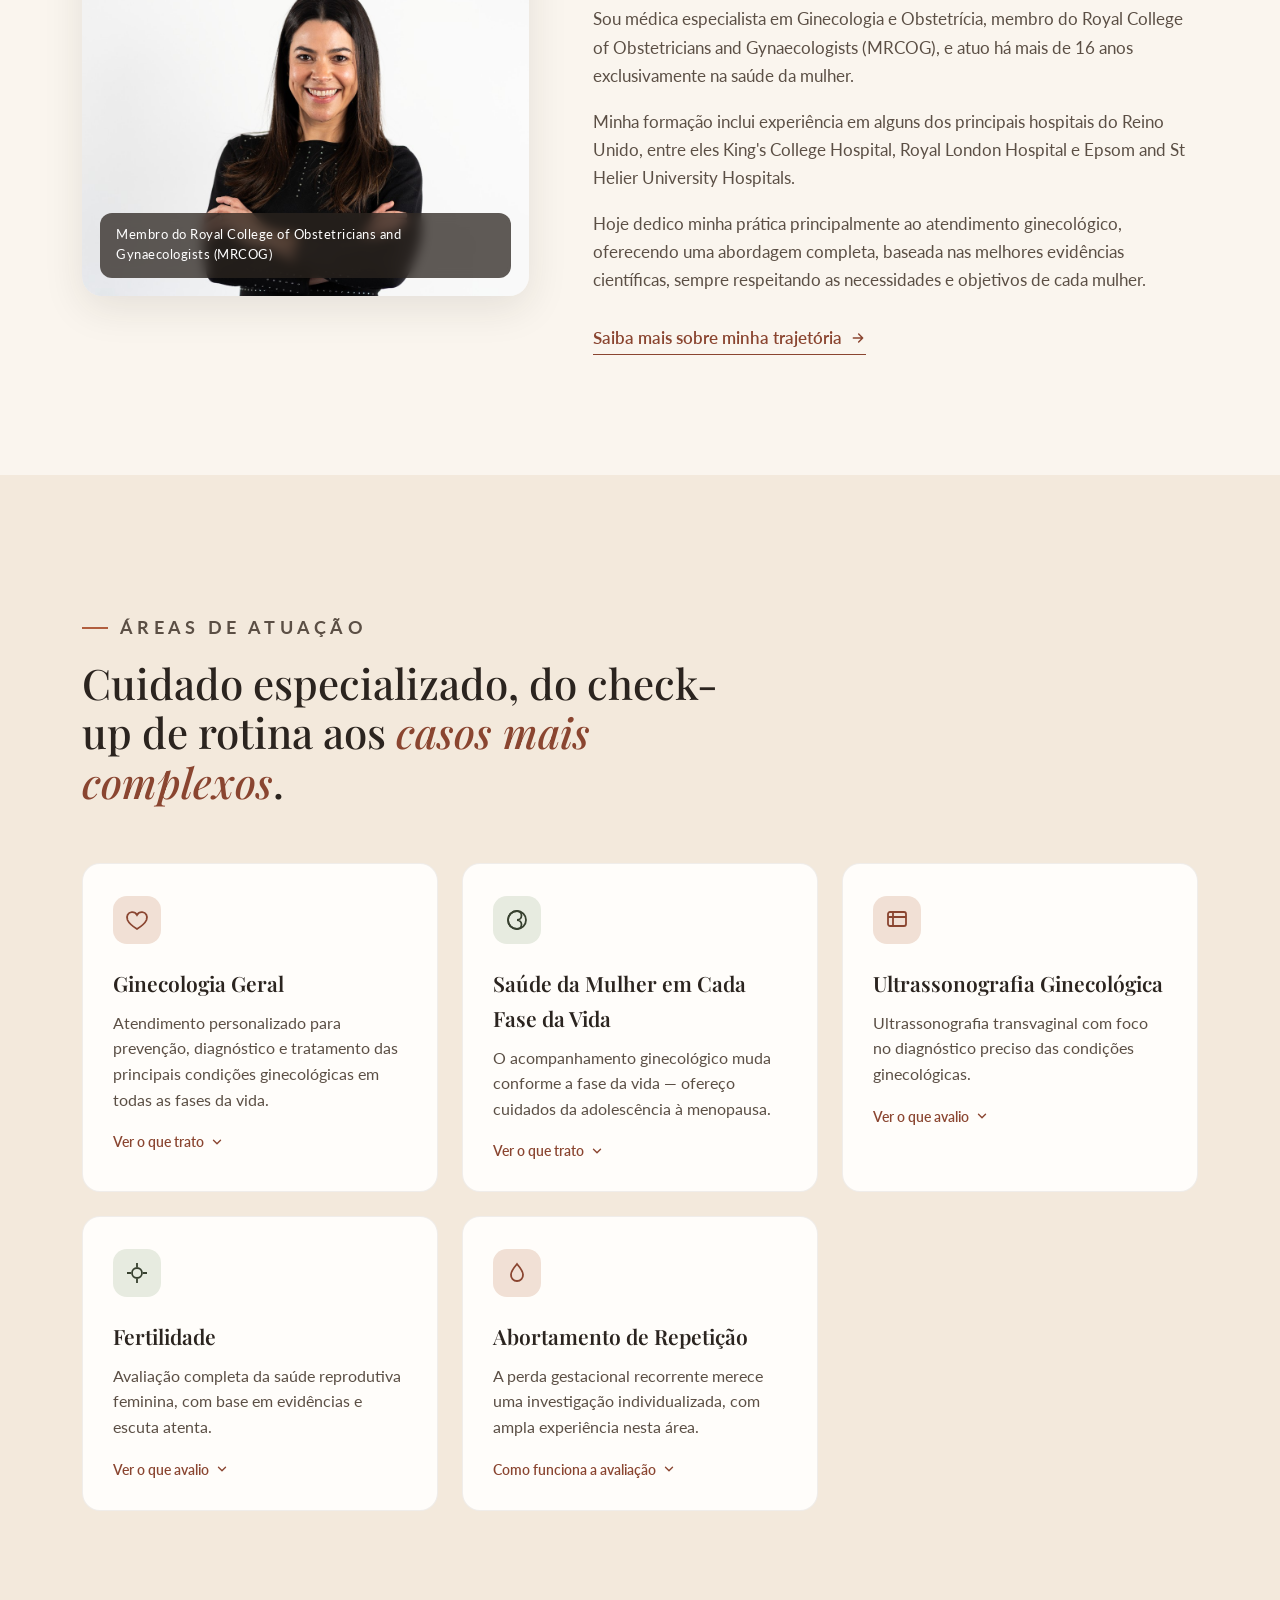
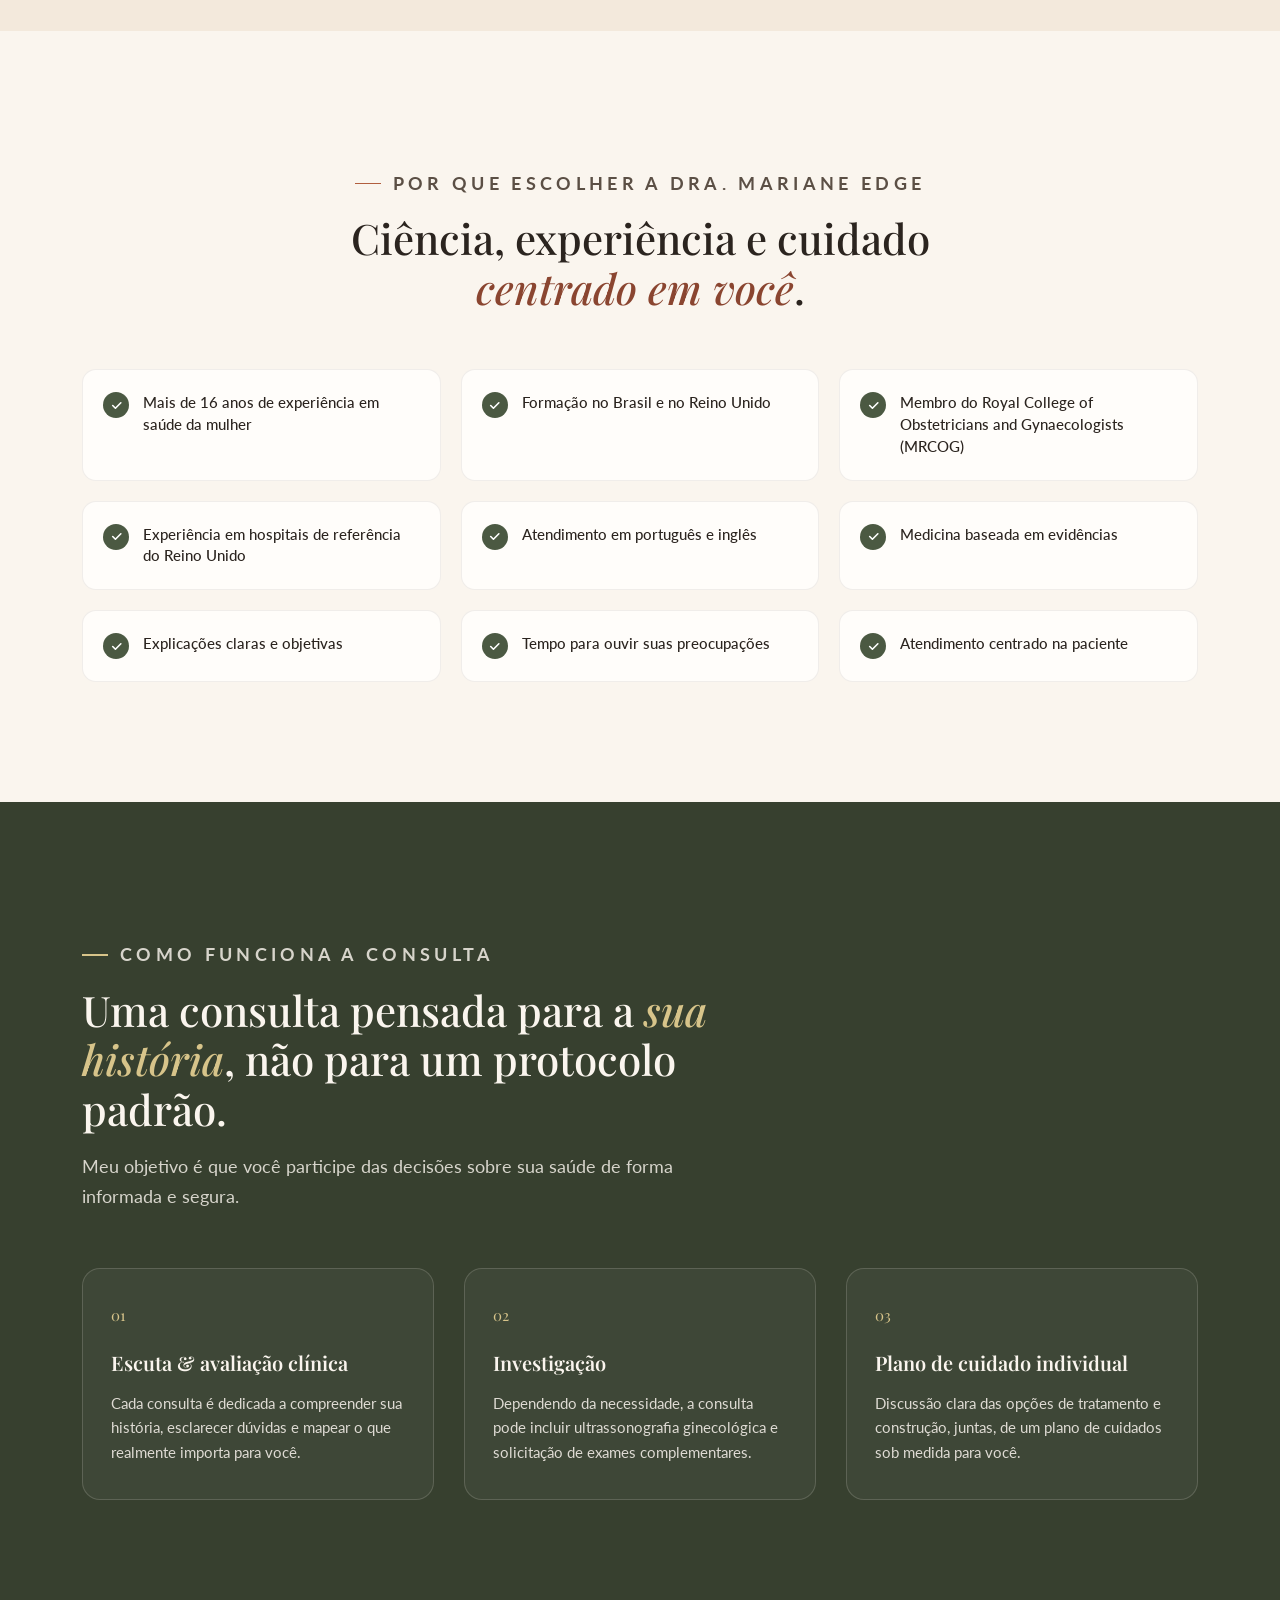
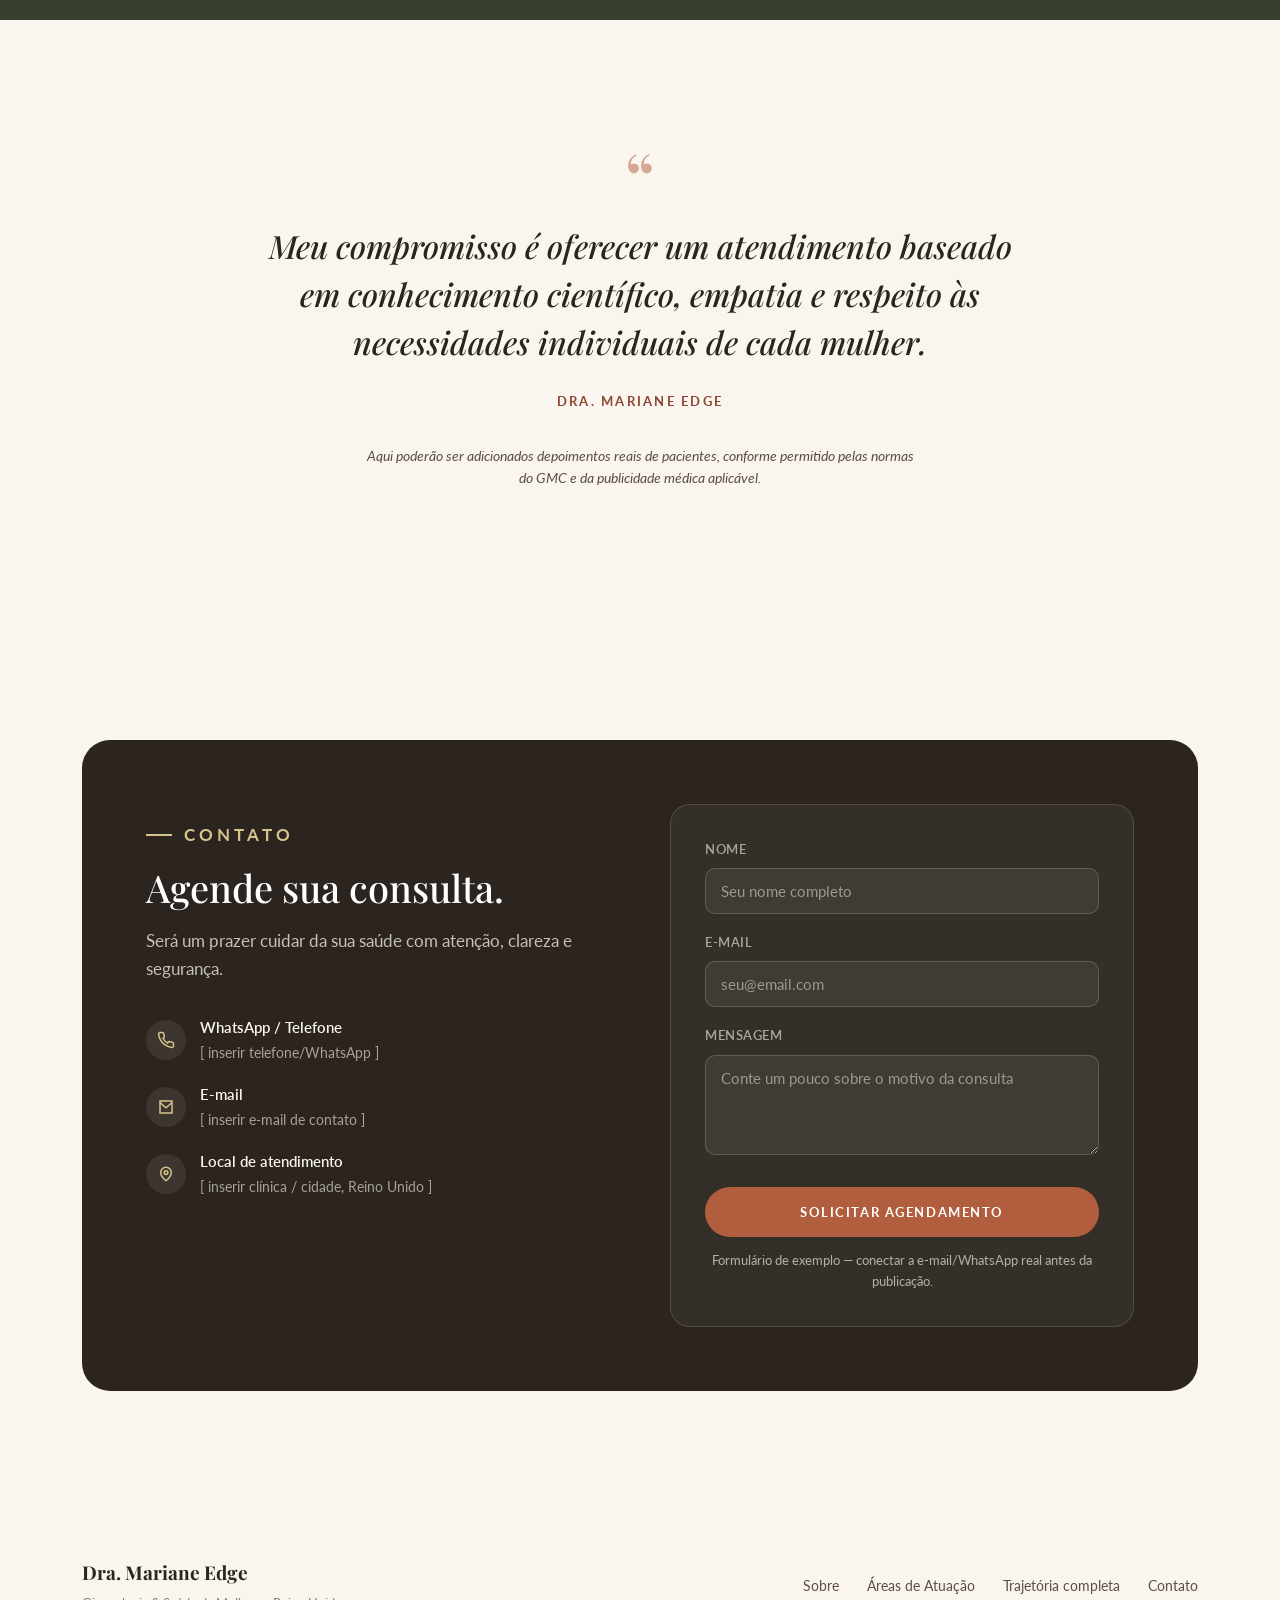
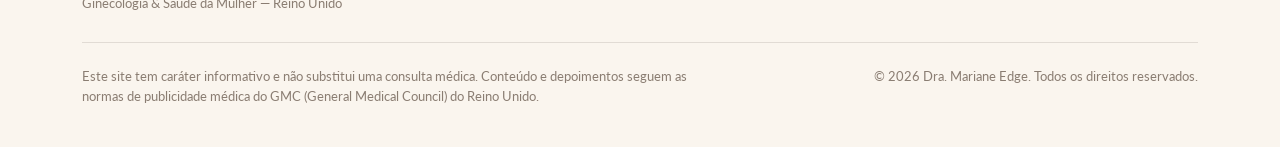
==== commit 34dcede0: "Design elevation pass: Playfair/Lato, contrast fixes, drop stats - Type: Playfair Display + Lato, wi" ====
--- a/index.html
+++ b/index.html
@@ -7,7 +7,7 @@
 <meta name="description" content="Dra. Mariane Edge, especialista em Ginecologia e Obstetrícia (MRCOG), com formação e experiência clínica no Brasil e no Reino Unido. Ginecologia geral, fertilidade, ultrassonografia ginecológica e abortamento de repetição." />
 <link rel="preconnect" href="https://fonts.googleapis.com" />
 <link rel="preconnect" href="https://fonts.gstatic.com" crossorigin />
-<link href="https://fonts.googleapis.com/css2?family=Cormorant+Garamond:ital,wght@0,400;0,500;0,600;0,700;1,400;1,500&family=Raleway:ital,wght@0,300;0,400;0,500;0,600;0,700;1,400&display=swap" rel="stylesheet" />
+<link href="https://fonts.googleapis.com/css2?family=Playfair+Display:ital,wght@0,400;0,500;0,600;0,700;1,400;1,500;1,600&family=Lato:ital,wght@0,300;0,400;0,700;1,400&display=swap" rel="stylesheet" />
 <link rel="stylesheet" href="css/style.css" />
 </head>
 <body>
@@ -43,7 +43,7 @@
   <div class="container hero-grid">
     <div class="hero-copy reveal">
       <p class="eyebrow">Ginecologia &amp; Saúde da Mulher</p>
-      <h1>Ginecologia especializada para cada fase da vida da mulher.</h1>
+      <h1>Ginecologia especializada para <em>cada fase</em> da vida da mulher.</h1>
       <p class="hero-lede">Cuidar da saúde feminina vai muito além de tratar doenças. É ouvir, investigar, explicar e construir, junto com cada paciente, um plano de cuidado individualizado.</p>
       <p class="hero-bio">Sou a Dra. Mariane Edge, especialista em Saúde da Mulher, com formação e experiência clínica no Brasil e no Reino Unido — atuando em ginecologia, infertilidade, ultrassonografia ginecológica e abortamento de repetição.</p>
       <p class="hero-bio">Atendo mulheres em todas as fases da vida, da adolescência à menopausa, oferecendo um cuidado baseado em evidências científicas, tecnologia e, acima de tudo, escuta.</p>
@@ -109,7 +109,7 @@
   <div class="container">
     <div class="section-head reveal">
       <p class="eyebrow">Áreas de Atuação</p>
-      <h2>Cuidado especializado, do check-up de rotina aos casos mais complexos.</h2>
+      <h2>Cuidado especializado, do check-up de rotina aos <em>casos mais complexos</em>.</h2>
     </div>
 
     <div class="areas-grid">
@@ -239,7 +239,7 @@
   <div class="container">
     <div class="section-head center reveal" style="margin-left:auto;margin-right:auto;">
       <p class="eyebrow" style="justify-content:center;width:100%;">Por que escolher a Dra. Mariane Edge</p>
-      <h2>Ciência, experiência e cuidado centrado em você.</h2>
+      <h2>Ciência, experiência e cuidado <em>centrado em você</em>.</h2>
     </div>
     <div class="porque-grid">
       <div class="check-card reveal"><span class="tick"><svg viewBox="0 0 24 24" fill="none" stroke="currentColor" stroke-width="3" stroke-linecap="round" stroke-linejoin="round"><path d="M5 12l5 5L20 7"/></svg></span><p>Mais de 16 anos de experiência em saúde da mulher</p></div>
@@ -260,7 +260,7 @@
   <div class="container">
     <div class="section-head reveal">
       <p class="eyebrow">Como funciona a consulta</p>
-      <h2>Uma consulta pensada para a sua história, não para um protocolo padrão.</h2>
+      <h2>Uma consulta pensada para a <em>sua história</em>, não para um protocolo padrão.</h2>
       <p>Meu objetivo é que você participe das decisões sobre sua saúde de forma informada e segura.</p>
     </div>
     <div class="como-steps">
@@ -279,22 +279,6 @@
         <h3>Plano de cuidado individual</h3>
         <p>Discussão clara das opções de tratamento e construção, juntas, de um plano de cuidados sob medida para você.</p>
       </div>
-    </div>
-  </div>
-</section>
-
-<!-- ============ NÚMEROS ============ -->
-<section id="numeros">
-  <div class="container">
-    <div class="section-head reveal">
-      <p class="eyebrow">Sobre mim em números</p>
-      <h2>Experiência clínica que você pode confiar.</h2>
-    </div>
-    <div class="numeros-grid">
-      <div class="stat-card reveal"><div class="stat-num">16+</div><div class="stat-label">anos de experiência</div></div>
-      <div class="stat-card reveal reveal-delay-1"><div class="stat-num">3</div><div class="stat-label">hospitais universitários de referência no Reino Unido</div></div>
-      <div class="stat-card reveal reveal-delay-2"><div class="stat-num">1000s</div><div class="stat-label">de mulheres atendidas</div></div>
-      <div class="stat-card reveal reveal-delay-3"><div class="stat-num">PT/EN</div><div class="stat-label">atendimento em português e inglês</div></div>
     </div>
   </div>
 </section>
--- a/css/style.css
+++ b/css/style.css
@@ -30,8 +30,8 @@
   --shadow-md: 0 12px 40px rgba(43, 36, 31, 0.10);
   --shadow-lg: 0 24px 70px rgba(43, 36, 31, 0.16);
 
-  --serif: "Cormorant Garamond", "Didot", "Georgia", serif;
-  --sans: "Raleway", -apple-system, BlinkMacSystemFont, "Segoe UI", sans-serif;
+  --serif: "Playfair Display", "Didot", "Georgia", serif;
+  --sans: "Lato", -apple-system, BlinkMacSystemFont, "Segoe UI", sans-serif;
 
   --container: 1180px;
 }
@@ -62,6 +62,11 @@
   letter-spacing: 0;
 }
 h3, h4 { font-weight: 600; }
+h1 em, h2 em {
+  font-style: italic;
+  font-weight: inherit;
+  color: var(--terracotta-deep);
+}
 
 p { margin: 0; }
 
@@ -88,11 +93,11 @@
 .eyebrow {
   display: inline-flex;
   align-items: center;
-  gap: 10px;
+  gap: 12px;
   font-family: var(--sans);
-  font-size: 13px;
-  font-weight: 600;
-  letter-spacing: 0.16em;
+  font-size: 12px;
+  font-weight: 700;
+  letter-spacing: 0.24em;
   text-transform: uppercase;
   color: var(--terracotta-deep);
 }
@@ -110,9 +115,9 @@
 }
 .section-head.center { margin-left: auto; margin-right: auto; text-align: center; }
 .section-head h2 {
-  font-size: clamp(32px, 4.4vw, 46px);
-  line-height: 1.15;
-  margin-top: 14px;
+  font-size: clamp(30px, 3.8vw, 42px);
+  line-height: 1.18;
+  margin-top: 16px;
 }
 .section-head p {
   margin-top: 18px;
@@ -125,9 +130,11 @@
   align-items: center;
   gap: 10px;
   font-family: var(--sans);
-  font-weight: 600;
-  font-size: 15px;
-  padding: 15px 30px;
+  font-weight: 700;
+  font-size: 13px;
+  letter-spacing: 0.12em;
+  text-transform: uppercase;
+  padding: 16px 32px;
   border-radius: 999px;
   border: 1px solid transparent;
   cursor: pointer;
@@ -198,17 +205,29 @@
 .nav-links {
   display: flex;
   align-items: center;
-  gap: 34px;
+  gap: 26px;
 }
 .nav-links a {
-  font-size: 14.5px;
-  font-weight: 500;
+  font-size: 11.5px;
+  font-weight: 700;
+  letter-spacing: 0.1em;
+  text-transform: uppercase;
   color: var(--ink-soft);
   position: relative;
-  padding: 4px 0;
+  padding: 6px 0;
+}
+.nav-links a::after {
+  content: "";
+  position: absolute;
+  left: 0; right: 100%;
+  bottom: 0;
+  height: 1.5px;
+  background: var(--terracotta);
+  transition: right 0.3s ease;
 }
 .nav-links a:hover { color: var(--ink); }
-.nav-cta { flex-shrink: 0; }
+.nav-links a:hover::after { right: 0; }
+.nav-cta { flex-shrink: 0; margin-left: 28px; padding: 13px 24px; font-size: 11.5px; }
 .nav-toggle {
   display: none;
   background: none;
@@ -237,9 +256,9 @@
   align-items: center;
 }
 .hero-copy h1 {
-  font-size: clamp(40px, 5.6vw, 66px);
-  line-height: 1.08;
-  margin-top: 16px;
+  font-size: clamp(36px, 4.8vw, 58px);
+  line-height: 1.12;
+  margin-top: 18px;
 }
 .hero-lede {
   margin-top: 24px;
@@ -326,11 +345,11 @@
   align-items: center;
   gap: 40px;
   flex-wrap: wrap;
-  color: var(--ink-faint);
+  color: var(--ink-soft);
   font-size: 13.5px;
   letter-spacing: 0.03em;
 }
-.trust-strip strong { color: var(--ink-soft); font-weight: 600; }
+.trust-strip strong { color: var(--ink); font-weight: 700; }
 
 /* ============ SOBRE (home teaser) ============ */
 #sobre { padding: 120px 0; }
@@ -363,7 +382,7 @@
 .sobre-text p + p { margin-top: 18px; color: var(--ink-soft); font-size: 17px; }
 .sobre-text .lead {
   font-family: var(--serif);
-  font-size: 28px;
+  font-size: 26px;
   font-weight: 500;
   color: var(--ink);
   line-height: 1.4;
@@ -487,7 +506,9 @@
 
 /* ============ COMO FUNCIONA ============ */
 #como { padding: 120px 0; background: var(--sage-deep); color: var(--cream); }
-#como .section-head p { color: rgba(250,245,238,0.75); }
+#como .section-head h2 { color: var(--cream); }
+#como .section-head h2 em { color: #d7c48a; }
+#como .section-head p { color: rgba(250,245,238,0.82); }
 #como .eyebrow { color: #d7c48a; }
 #como .eyebrow::before { background: #d7c48a; }
 .como-steps {
@@ -509,36 +530,10 @@
   margin-bottom: 18px;
 }
 .step-card h3 { color: var(--cream); font-size: 20px; margin-bottom: 12px; }
-.step-card p { color: rgba(250,245,238,0.78); font-size: 15px; }
-
-/* ============ NUMEROS ============ */
-#numeros { padding: 100px 0; }
-.numeros-grid {
-  display: grid;
-  grid-template-columns: repeat(4, 1fr);
-  gap: 24px;
-  text-align: center;
-}
-.stat-card {
-  padding: 34px 18px;
-  border-radius: 18px;
-  background: var(--card);
-  border: 1px solid var(--line-soft);
-}
-.stat-card .stat-num {
-  font-family: var(--serif);
-  font-size: 40px;
-  color: var(--terracotta-deep);
-}
-.stat-card .stat-label {
-  margin-top: 10px;
-  font-size: 14px;
-  color: var(--ink-soft);
-  line-height: 1.4;
-}
+.step-card p { color: rgba(250,245,238,0.85); font-size: 15px; }
 
 /* ============ DEPOIMENTOS ============ */
-#depoimentos { padding: 110px 0; background: var(--cream-deep); }
+#depoimentos { padding: 120px 0; }
 .quote-card {
   max-width: 780px;
   margin: 0 auto;
@@ -554,16 +549,23 @@
 .quote-card blockquote {
   font-family: var(--serif);
   font-weight: 500;
-  font-size: clamp(24px, 3.4vw, 34px);
-  line-height: 1.45;
+  font-style: italic;
+  font-size: clamp(23px, 3.2vw, 32px);
+  line-height: 1.5;
   color: var(--ink);
-  margin: 6px 0 22px;
-}
-.quote-cite { font-weight: 600; font-size: 15px; color: var(--ink-soft); }
+  margin: 6px 0 26px;
+}
+.quote-cite {
+  font-weight: 700;
+  font-size: 12.5px;
+  letter-spacing: 0.18em;
+  text-transform: uppercase;
+  color: var(--terracotta-deep);
+}
 .quote-footnote {
   margin-top: 34px;
   font-size: 13.5px;
-  color: var(--ink-faint);
+  color: var(--ink-soft);
   max-width: 560px;
   margin-left: auto;
   margin-right: auto;
@@ -631,10 +633,10 @@
   font-size: 15px;
 }
 .contato-form input::placeholder,
-.contato-form textarea::placeholder { color: rgba(250,245,238,0.35); }
+.contato-form textarea::placeholder { color: rgba(250,245,238,0.5); }
 .contato-form textarea { resize: vertical; min-height: 100px; }
 .contato-form .btn-primary { width: 100%; justify-content: center; margin-top: 6px; }
-.form-note { margin-top: 14px; font-size: 12.5px; color: rgba(250,245,238,0.45); text-align: center; }
+.form-note { margin-top: 14px; font-size: 12.5px; color: rgba(250,245,238,0.65); text-align: center; }
 
 /* ============ FOOTER ============ */
 footer {
@@ -675,9 +677,9 @@
   margin-bottom: 20px;
 }
 .about-hero-head h1 {
-  font-size: clamp(36px, 5vw, 54px);
-  margin-top: 16px;
-  line-height: 1.12;
+  font-size: clamp(32px, 4.4vw, 48px);
+  margin-top: 18px;
+  line-height: 1.16;
 }
 .about-grid {
   display: grid;
@@ -731,9 +733,9 @@
 .about-body p.lead {
   font-family: var(--serif);
   font-weight: 500;
-  font-size: 29px;
+  font-size: 26px;
   color: var(--ink);
-  line-height: 1.4;
+  line-height: 1.45;
   margin-bottom: 30px;
 }
 .about-cta {
@@ -752,7 +754,7 @@
 @media (max-width: 980px) {
   .hero-grid, .sobre-grid, .about-grid { grid-template-columns: 1fr; }
   .about-photo-col { position: static; max-width: 420px; }
-  .areas-grid, .porque-grid, .numeros-grid, .como-steps { grid-template-columns: repeat(2, 1fr); }
+  .areas-grid, .porque-grid, .como-steps { grid-template-columns: repeat(2, 1fr); }
   .contato-grid { grid-template-columns: 1fr; padding: 44px; }
   .hero-visual { order: -1; }
   .nav-links { display: none; }
@@ -762,10 +764,10 @@
 
 @media (max-width: 640px) {
   .container { padding: 0 20px; }
-  .areas-grid, .porque-grid, .numeros-grid, .como-steps { grid-template-columns: 1fr; }
+  .areas-grid, .porque-grid, .como-steps { grid-template-columns: 1fr; }
   .contato-grid { padding: 30px; }
   .hero-badge { position: static; margin-top: -30px; max-width: none; }
-  #sobre, #areas, #porque, #como, #numeros, #depoimentos { padding: 80px 0; }
+  #sobre, #areas, #porque, #como, #depoimentos { padding: 80px 0; }
   #contato { padding: 90px 0; }
   .footer-inner, .footer-bottom { flex-direction: column; align-items: flex-start; }
 
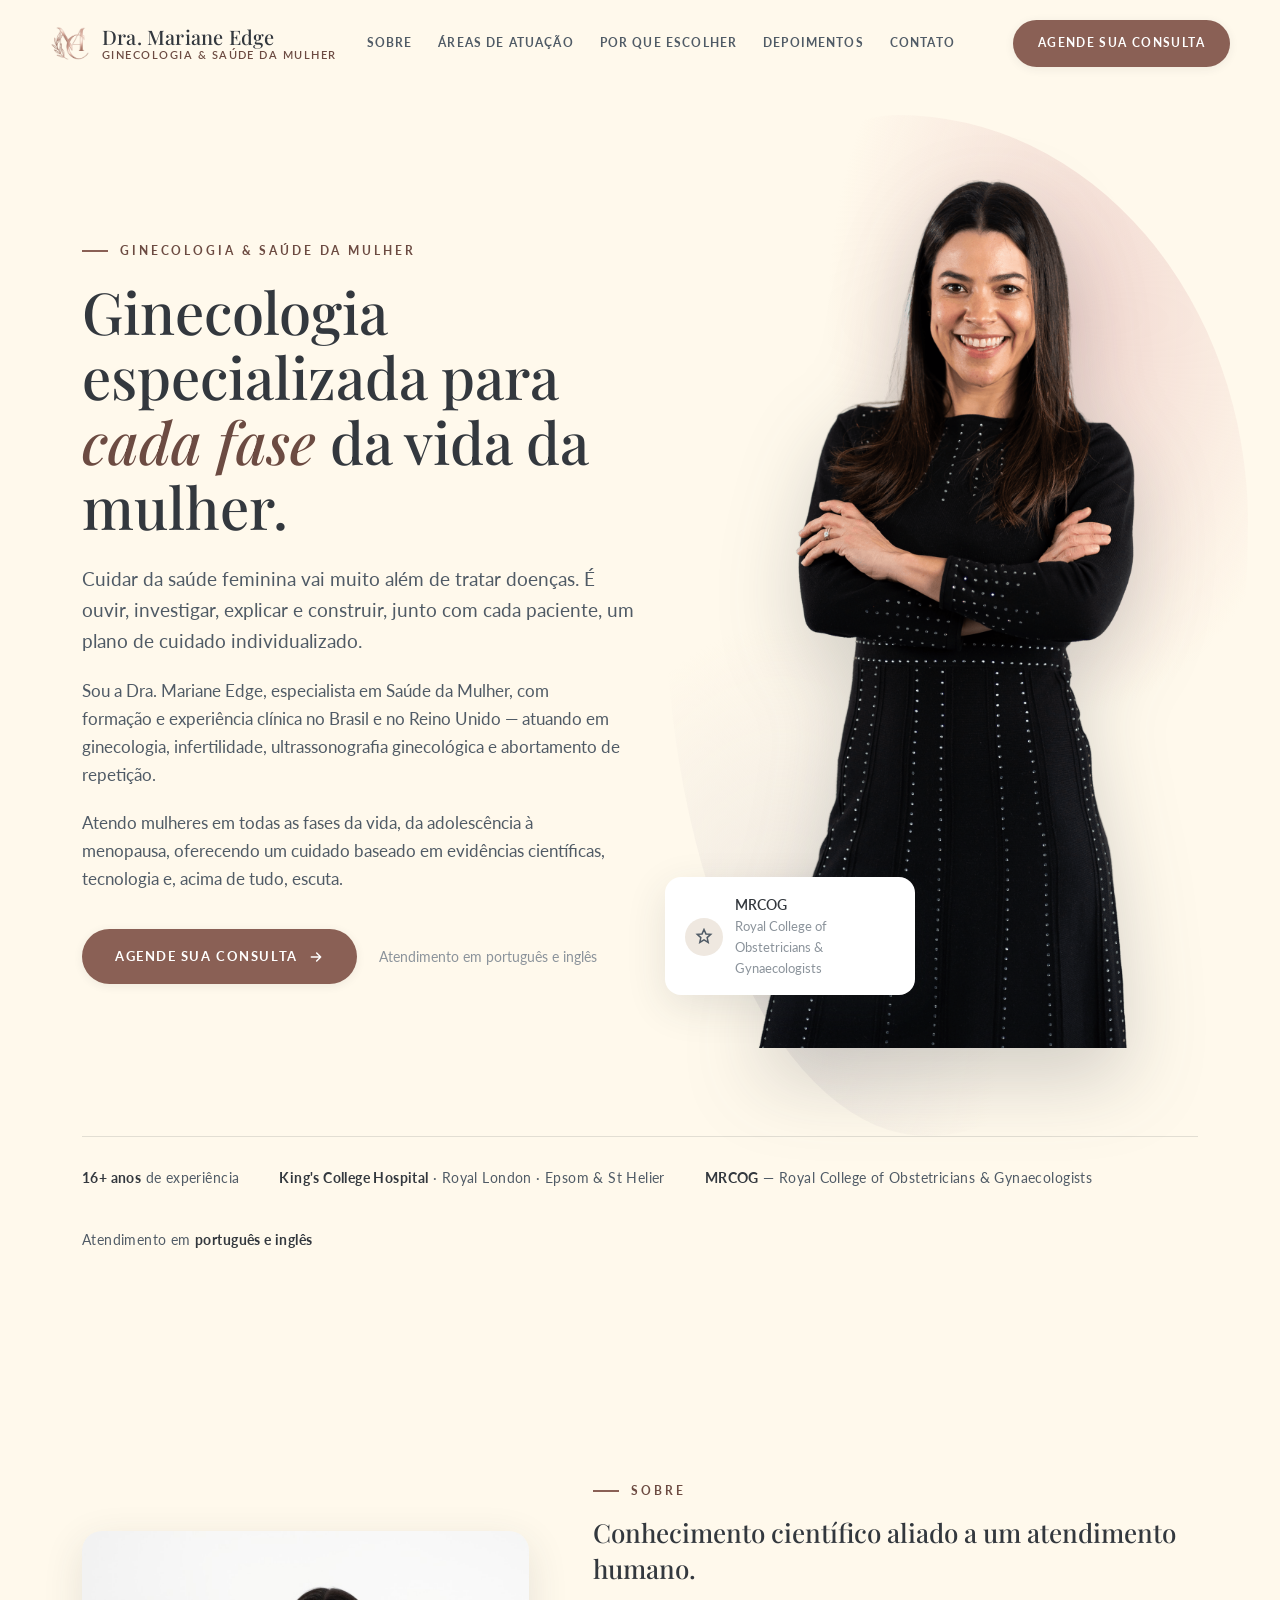
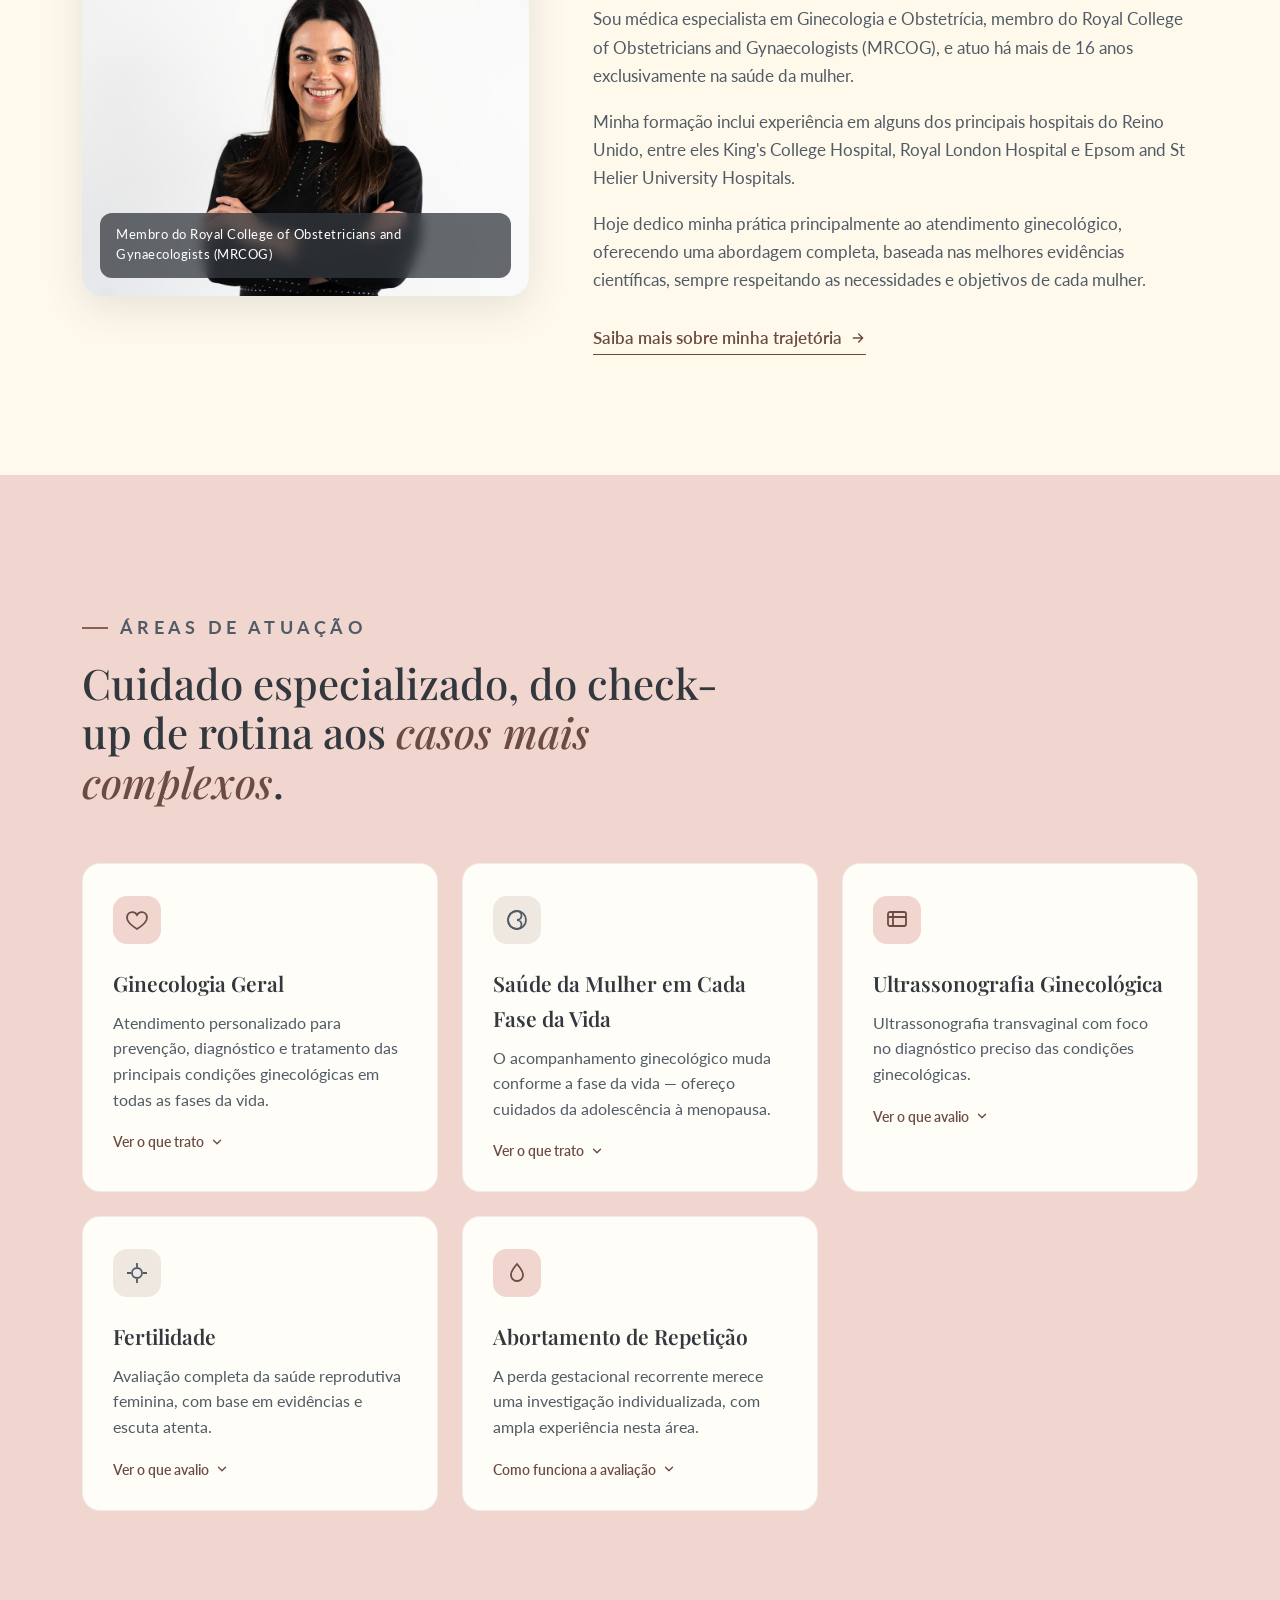
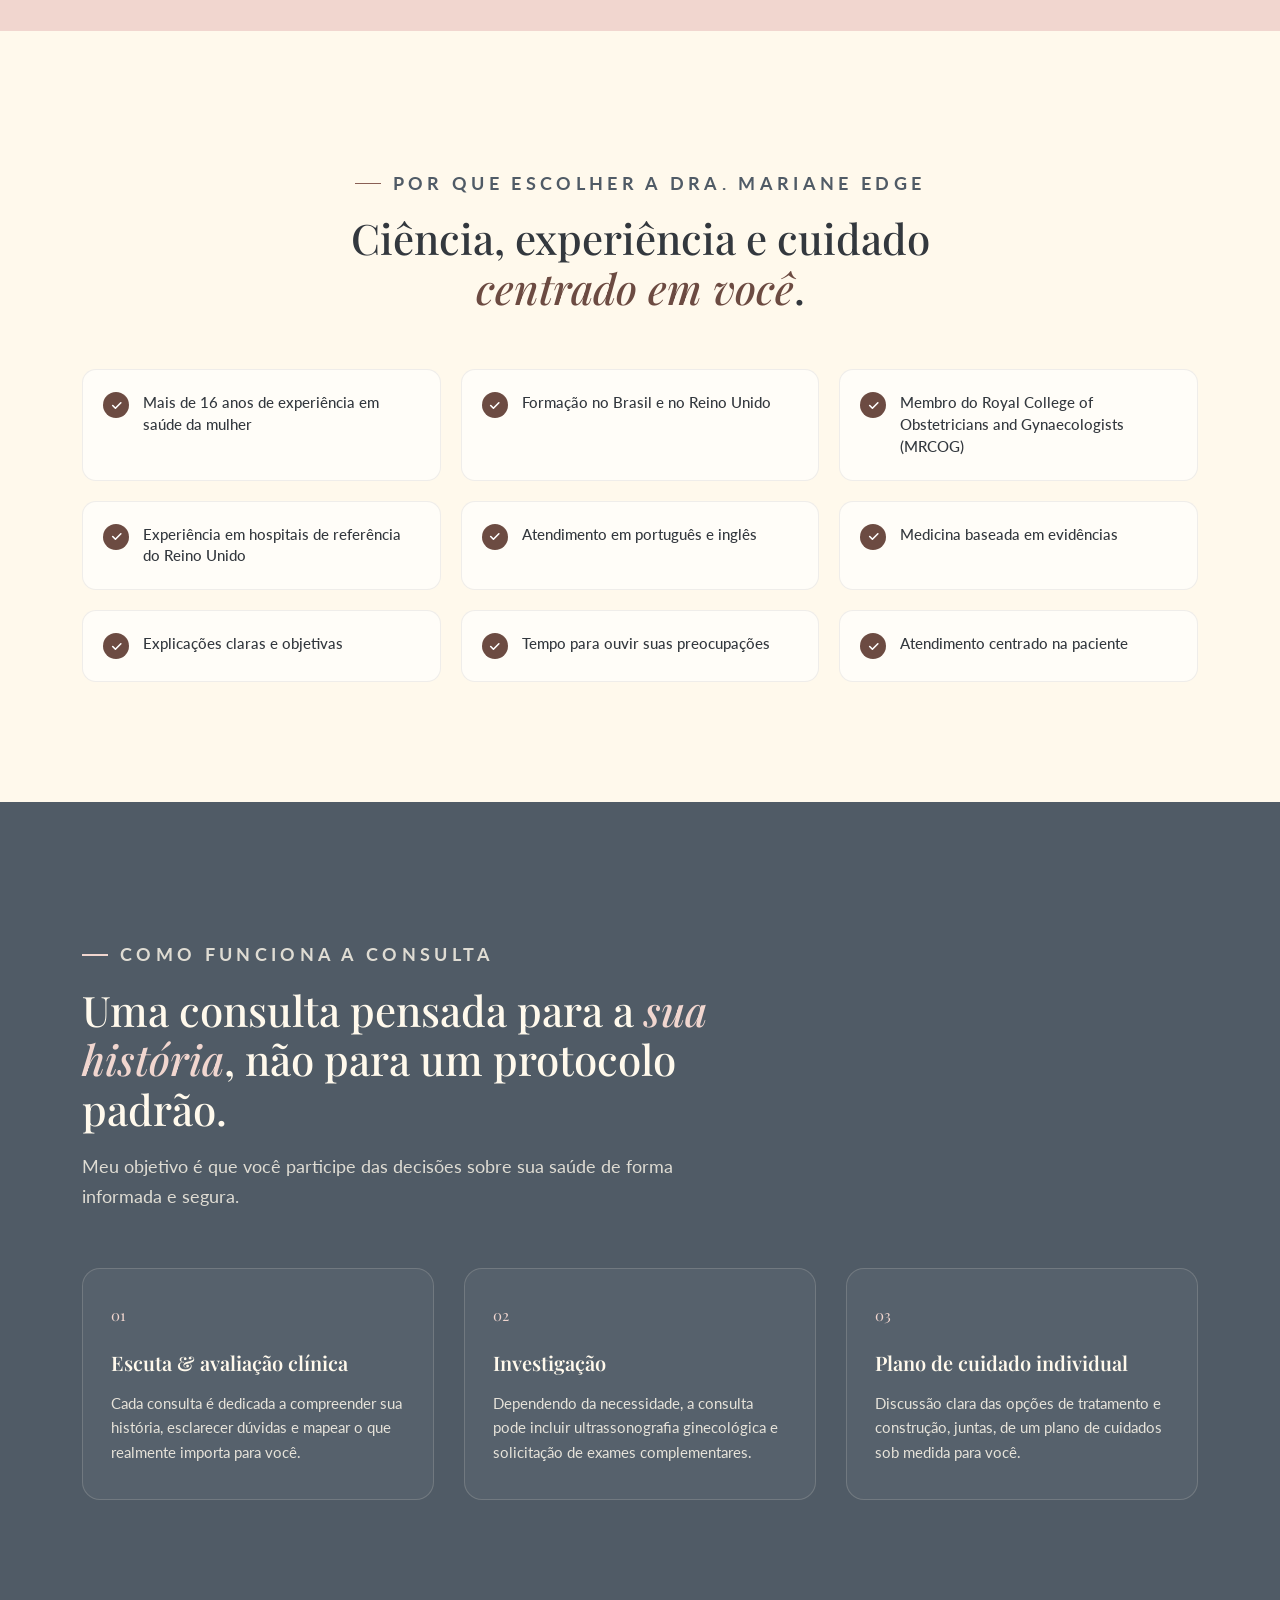
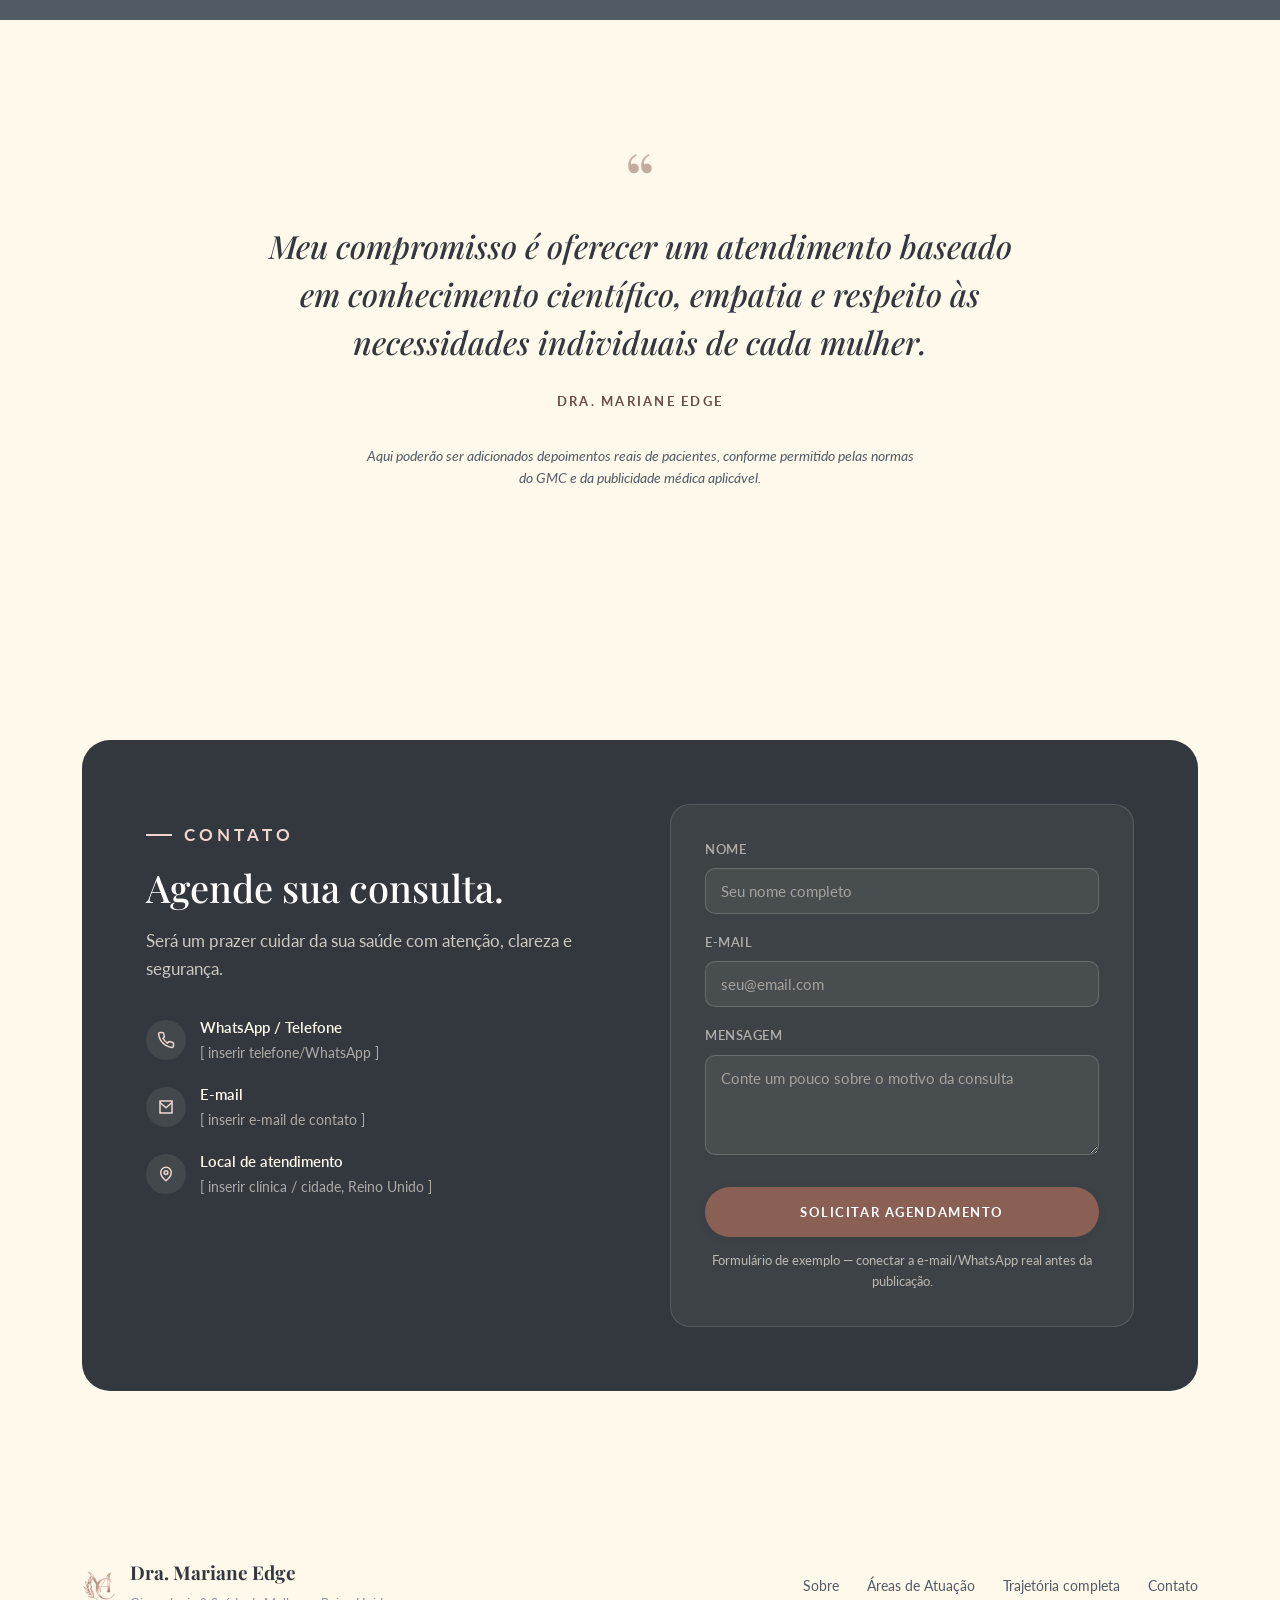
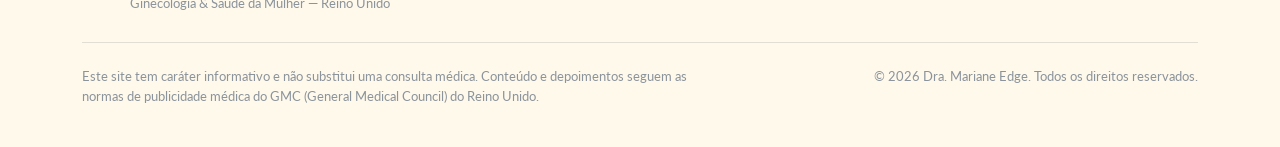
==== commit af60e74c: "Add wordmark logo, new palette (Blush/Rose/Ivory/Sandstone/Slate) - Add the rose-gold MA monogram (b" ====
--- a/index.html
+++ b/index.html
@@ -14,7 +14,10 @@
 
 <nav id="nav">
   <div class="nav-inner">
-    <a href="index.html" class="brand">Dra. Mariane Edge<small>Ginecologia &amp; Saúde da Mulher</small></a>
+    <a href="index.html" class="brand">
+      <img src="assets/logo.png" alt="" class="brand-mark" />
+      <span>Dra. Mariane Edge<small>Ginecologia &amp; Saúde da Mulher</small></span>
+    </a>
     <div class="nav-links">
       <a href="#sobre">Sobre</a>
       <a href="#areas">Áreas de Atuação</a>
@@ -343,8 +346,11 @@
   <div class="container">
     <div class="footer-inner">
       <div class="footer-brand">
-        <strong>Dra. Mariane Edge</strong>
-        <span>Ginecologia &amp; Saúde da Mulher — Reino Unido</span>
+        <img src="assets/logo.png" alt="" class="footer-mark" />
+        <div>
+          <strong>Dra. Mariane Edge</strong>
+          <span>Ginecologia &amp; Saúde da Mulher — Reino Unido</span>
+        </div>
       </div>
       <div class="footer-links">
         <a href="index.html#sobre">Sobre</a>
--- a/css/style.css
+++ b/css/style.css
@@ -1,34 +1,35 @@
 /* ============================================================
    Dra. Mariane Edge — design system
-   Fraunces (display) + Inter (body) · warm ivory / terracotta / sage
+   Playfair Display (display) + Lato (body)
+   Palette: Blush Pearl / Rose Luxe / Ivory Cream / Sandstone / Slate Trace
    ============================================================ */
 
 :root {
-  --ink: #2b241f;
-  --ink-soft: #5b4f45;
-  --ink-faint: #8a7d72;
-
-  --cream: #faf5ee;
-  --cream-deep: #f3e9dc;
-  --card: #fffdfa;
+  --ink: #33383e;
+  --ink-soft: #505b66;
+  --ink-faint: #8b939b;
+
+  --cream: #fff9ec;
+  --cream-deep: #f1d6cf;
+  --card: #fffdf8;
   --white: #ffffff;
 
-  --terracotta: #b15e3e;
-  --terracotta-deep: #8a4530;
-  --terracotta-tint: #f1e0d5;
-
-  --sage: #4b5942;
-  --sage-deep: #37402f;
-  --sage-tint: #e7ebe0;
-
-  --gold: #b9924f;
-
-  --line: rgba(43, 36, 31, 0.12);
-  --line-soft: rgba(43, 36, 31, 0.07);
-
-  --shadow-sm: 0 2px 10px rgba(43, 36, 31, 0.06);
-  --shadow-md: 0 12px 40px rgba(43, 36, 31, 0.10);
-  --shadow-lg: 0 24px 70px rgba(43, 36, 31, 0.16);
+  --terracotta: #8a6055;
+  --terracotta-deep: #6c4b42;
+  --terracotta-tint: #f1d6cf;
+
+  --sage: #c1b4a7;
+  --sage-deep: #505b66;
+  --sage-tint: #efe8e0;
+
+  --gold: #f1d6cf;
+
+  --line: rgba(51, 56, 62, 0.14);
+  --line-soft: rgba(51, 56, 62, 0.08);
+
+  --shadow-sm: 0 2px 10px rgba(51, 56, 62, 0.08);
+  --shadow-md: 0 12px 40px rgba(51, 56, 62, 0.12);
+  --shadow-lg: 0 24px 70px rgba(51, 56, 62, 0.18);
 
   --serif: "Playfair Display", "Didot", "Georgia", serif;
   --sans: "Lato", -apple-system, BlinkMacSystemFont, "Segoe UI", sans-serif;
@@ -166,11 +167,11 @@
   align-items: center;
   justify-content: space-between;
   padding: 20px 32px;
-  background: rgba(250, 245, 238, 0);
+  background: rgba(255, 249, 236, 0);
   transition: background 0.35s ease, box-shadow 0.35s ease, padding 0.35s ease;
 }
 #nav.scrolled {
-  background: rgba(250, 245, 238, 0.92);
+  background: rgba(255, 249, 236, 0.92);
   backdrop-filter: blur(10px);
   box-shadow: 0 1px 0 var(--line);
   padding: 14px 32px;
@@ -184,6 +185,16 @@
   justify-content: space-between;
 }
 .brand {
+  display: flex;
+  align-items: center;
+  gap: 12px;
+}
+.brand-mark {
+  width: 40px;
+  height: auto;
+  flex-shrink: 0;
+}
+.brand span {
   font-family: var(--serif);
   font-size: 20px;
   font-weight: 500;
@@ -306,7 +317,7 @@
 .hero-photo-frame img {
   width: 100%;
   height: auto;
-  filter: drop-shadow(0 30px 40px rgba(43, 36, 31, 0.22));
+  filter: drop-shadow(0 30px 40px rgba(51, 56, 62, 0.22));
 }
 .hero-badge {
   position: absolute;
@@ -371,7 +382,7 @@
   bottom: 18px;
   left: 18px;
   right: 18px;
-  background: rgba(43,36,31,0.75);
+  background: rgba(51,56,62,0.75);
   backdrop-filter: blur(6px);
   color: var(--white);
   padding: 12px 16px;
@@ -495,7 +506,7 @@
   width: 26px;
   height: 26px;
   border-radius: 50%;
-  background: var(--sage);
+  background: var(--terracotta-deep);
   color: var(--white);
   display: flex;
   align-items: center;
@@ -507,10 +518,10 @@
 /* ============ COMO FUNCIONA ============ */
 #como { padding: 120px 0; background: var(--sage-deep); color: var(--cream); }
 #como .section-head h2 { color: var(--cream); }
-#como .section-head h2 em { color: #d7c48a; }
-#como .section-head p { color: rgba(250,245,238,0.82); }
-#como .eyebrow { color: #d7c48a; }
-#como .eyebrow::before { background: #d7c48a; }
+#como .section-head h2 em { color: var(--gold); }
+#como .section-head p { color: rgba(255,249,236,0.82); }
+#como .eyebrow { color: var(--gold); }
+#como .eyebrow::before { background: var(--gold); }
 .como-steps {
   display: grid;
   grid-template-columns: repeat(3, 1fr);
@@ -518,19 +529,19 @@
   margin-top: 10px;
 }
 .step-card {
-  border: 1px solid rgba(250,245,238,0.16);
+  border: 1px solid rgba(255,249,236,0.16);
   border-radius: 18px;
   padding: 34px 28px;
-  background: rgba(250,245,238,0.04);
+  background: rgba(255,249,236,0.04);
 }
 .step-num {
   font-family: var(--serif);
   font-size: 15px;
-  color: #d7c48a;
+  color: var(--gold);
   margin-bottom: 18px;
 }
 .step-card h3 { color: var(--cream); font-size: 20px; margin-bottom: 12px; }
-.step-card p { color: rgba(250,245,238,0.85); font-size: 15px; }
+.step-card p { color: rgba(255,249,236,0.85); font-size: 15px; }
 
 /* ============ DEPOIMENTOS ============ */
 #depoimentos { padding: 120px 0; }
@@ -584,30 +595,30 @@
   padding: 64px;
   color: var(--cream);
 }
-.contato-intro .eyebrow { color: #d7c48a; }
-.contato-intro .eyebrow::before { background: #d7c48a; }
+.contato-intro .eyebrow { color: var(--gold); }
+.contato-intro .eyebrow::before { background: var(--gold); }
 .contato-intro h2 {
   color: var(--white);
   font-size: clamp(28px, 3.6vw, 38px);
   margin-top: 16px;
   line-height: 1.2;
 }
-.contato-intro p { margin-top: 18px; color: rgba(250,245,238,0.75); font-size: 16.5px; max-width: 46ch; }
+.contato-intro p { margin-top: 18px; color: rgba(255,249,236,0.75); font-size: 16.5px; max-width: 46ch; }
 .contato-list { margin-top: 32px; display: flex; flex-direction: column; gap: 18px; }
 .contato-item { display: flex; align-items: center; gap: 14px; }
 .contato-item .ci-icon {
   width: 40px; height: 40px; border-radius: 50%;
-  background: rgba(250,245,238,0.08);
+  background: rgba(255,249,236,0.08);
   display: flex; align-items: center; justify-content: center;
   flex-shrink: 0;
 }
-.contato-item .ci-icon svg { width: 18px; height: 18px; color: #d7c48a; }
+.contato-item .ci-icon svg { width: 18px; height: 18px; color: var(--gold); }
 .contato-item strong { display: block; font-size: 15px; font-weight: 600; }
-.contato-item span { display: block; font-size: 13.5px; color: rgba(250,245,238,0.6); margin-top: 2px; }
+.contato-item span { display: block; font-size: 13.5px; color: rgba(255,249,236,0.6); margin-top: 2px; }
 
 .contato-form {
-  background: rgba(250,245,238,0.05);
-  border: 1px solid rgba(250,245,238,0.14);
+  background: rgba(255,249,236,0.05);
+  border: 1px solid rgba(255,249,236,0.14);
   border-radius: 20px;
   padding: 34px;
 }
@@ -618,14 +629,14 @@
   font-weight: 600;
   letter-spacing: 0.04em;
   text-transform: uppercase;
-  color: rgba(250,245,238,0.6);
+  color: rgba(255,249,236,0.6);
   margin-bottom: 8px;
 }
 .contato-form input,
 .contato-form textarea {
   width: 100%;
-  background: rgba(250,245,238,0.06);
-  border: 1px solid rgba(250,245,238,0.18);
+  background: rgba(255,249,236,0.06);
+  border: 1px solid rgba(255,249,236,0.18);
   border-radius: 10px;
   padding: 13px 15px;
   color: var(--white);
@@ -633,10 +644,10 @@
   font-size: 15px;
 }
 .contato-form input::placeholder,
-.contato-form textarea::placeholder { color: rgba(250,245,238,0.5); }
+.contato-form textarea::placeholder { color: rgba(255,249,236,0.5); }
 .contato-form textarea { resize: vertical; min-height: 100px; }
 .contato-form .btn-primary { width: 100%; justify-content: center; margin-top: 6px; }
-.form-note { margin-top: 14px; font-size: 12.5px; color: rgba(250,245,238,0.65); text-align: center; }
+.form-note { margin-top: 14px; font-size: 12.5px; color: rgba(255,249,236,0.65); text-align: center; }
 
 /* ============ FOOTER ============ */
 footer {
@@ -651,7 +662,9 @@
   padding-bottom: 28px;
   border-bottom: 1px solid var(--line);
 }
-.footer-brand { display: flex; flex-direction: column; gap: 4px; }
+.footer-brand { display: flex; align-items: center; gap: 14px; }
+.footer-mark { width: 34px; height: auto; flex-shrink: 0; }
+.footer-brand div { display: flex; flex-direction: column; gap: 4px; }
 .footer-brand strong { font-family: var(--serif); font-size: 19px; }
 .footer-brand span { font-size: 13px; color: var(--ink-faint); }
 .footer-links { display: flex; gap: 28px; flex-wrap: wrap; }
@@ -709,7 +722,7 @@
 }
 .callout-card .callout-sub {
   font-size: 14px;
-  color: #d7c48a;
+  color: var(--gold);
   margin-bottom: 18px;
 }
 .callout-card ul { list-style: none; margin: 0; padding: 0; }
@@ -717,7 +730,7 @@
   position: relative;
   padding-left: 20px;
   font-size: 14px;
-  color: rgba(250,245,238,0.85);
+  color: rgba(255,249,236,0.85);
   margin-bottom: 11px;
   line-height: 1.5;
 }
@@ -727,7 +740,7 @@
   left: 0; top: 7px;
   width: 6px; height: 6px;
   border-radius: 50%;
-  background: #d7c48a;
+  background: var(--gold);
 }
 .about-body p { color: var(--ink-soft); font-size: 17.5px; margin-bottom: 22px; }
 .about-body p.lead {
